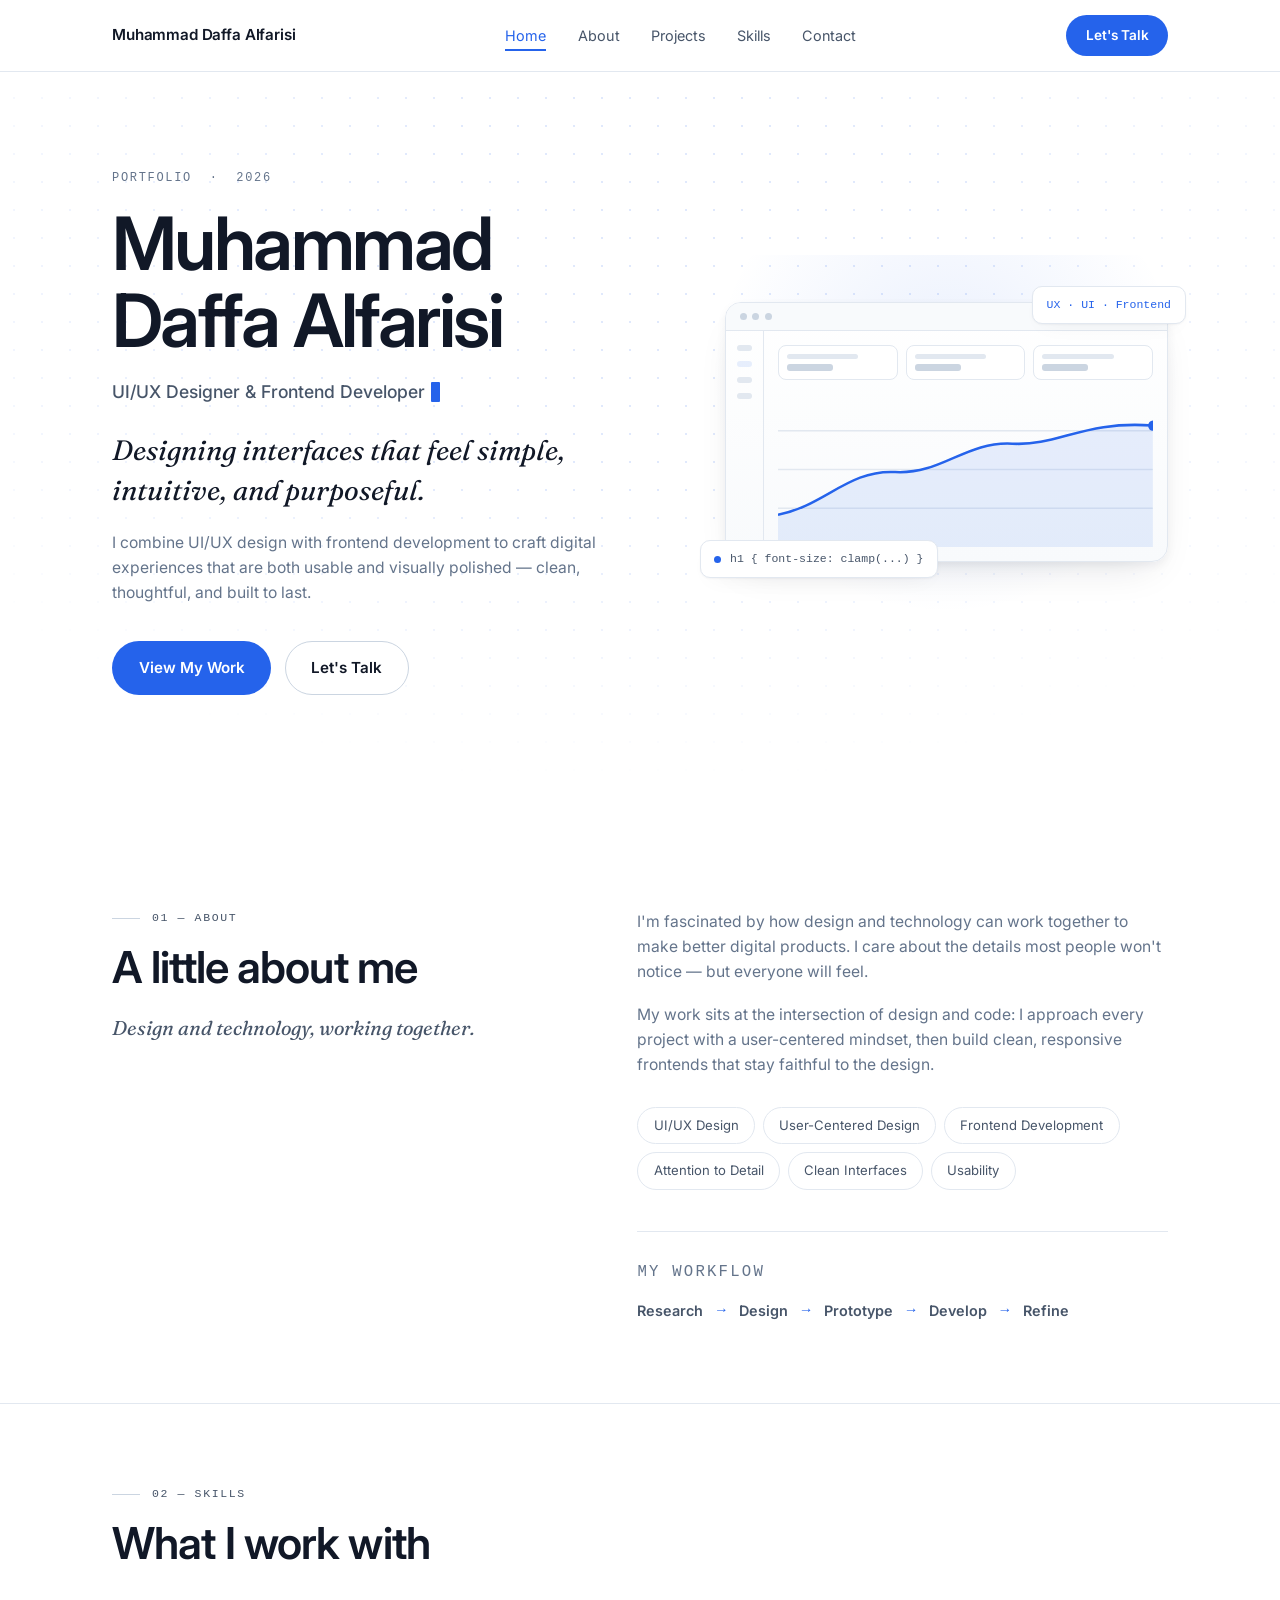
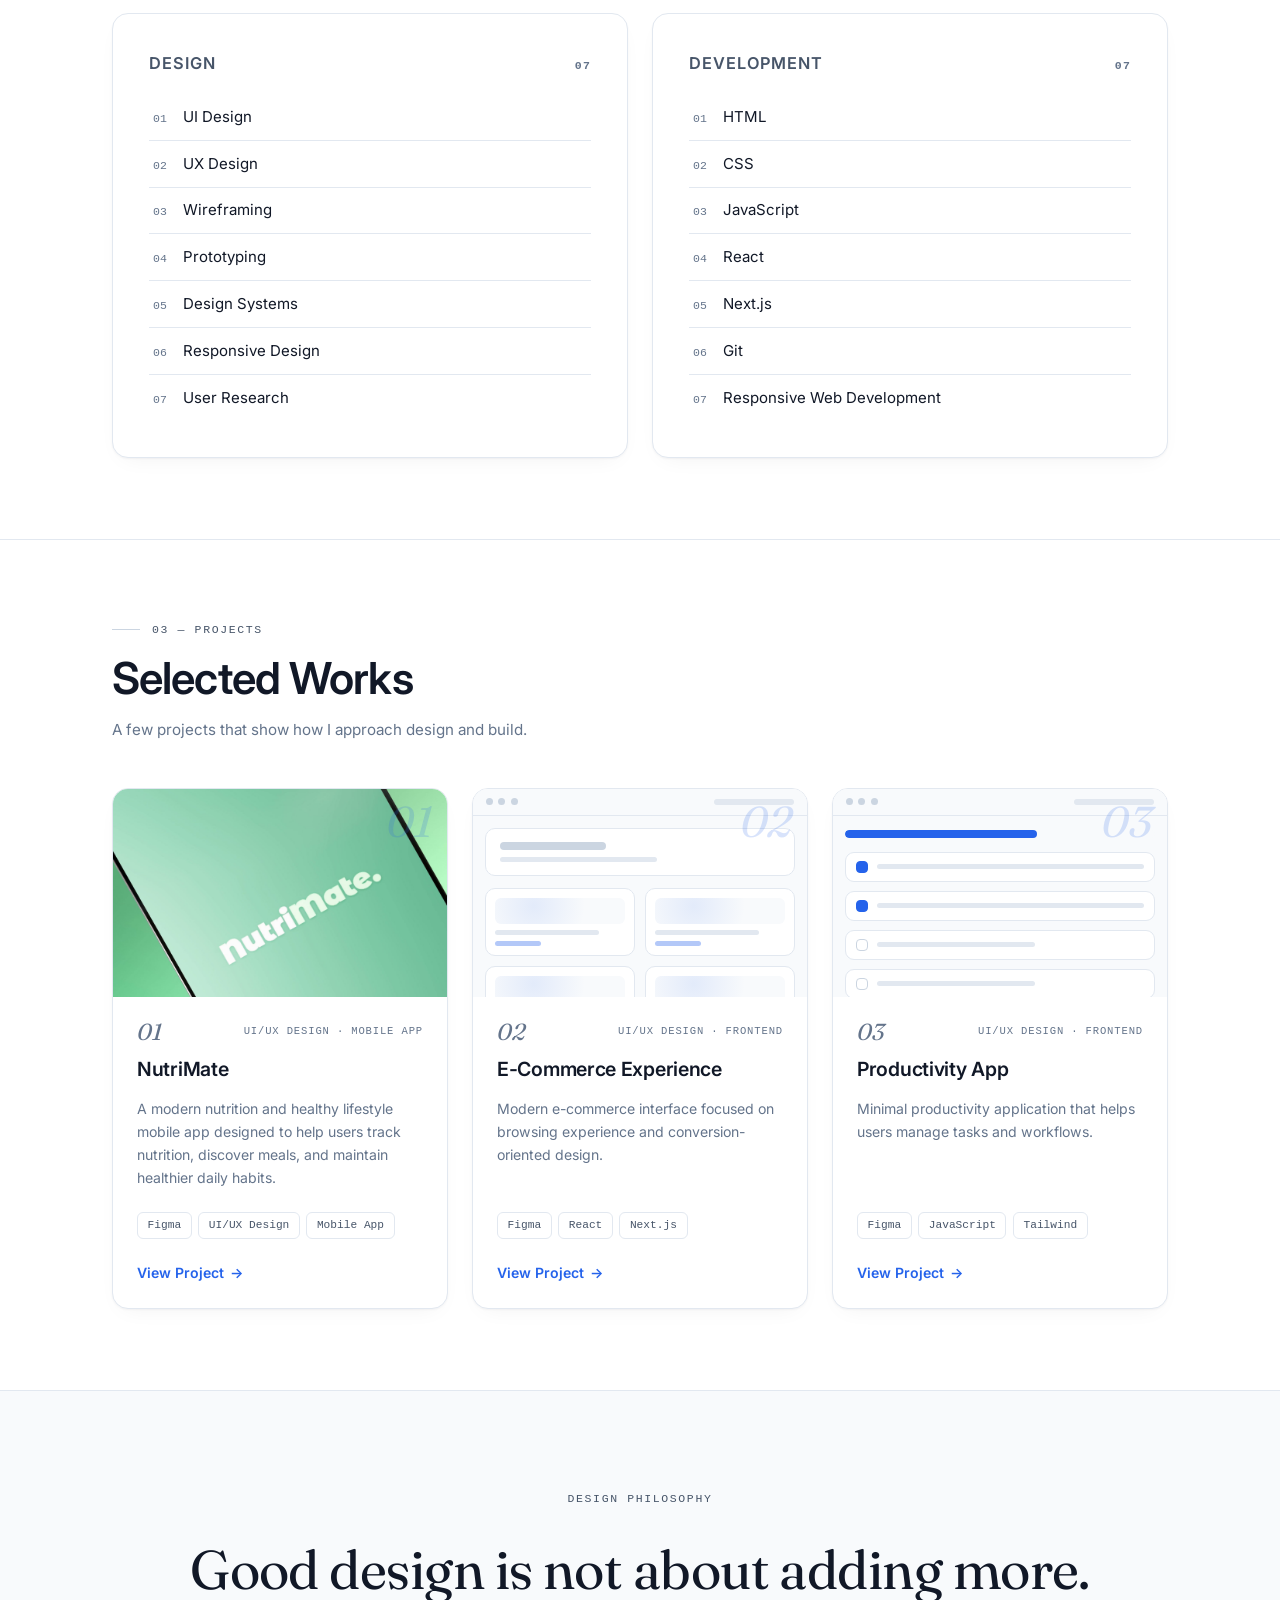
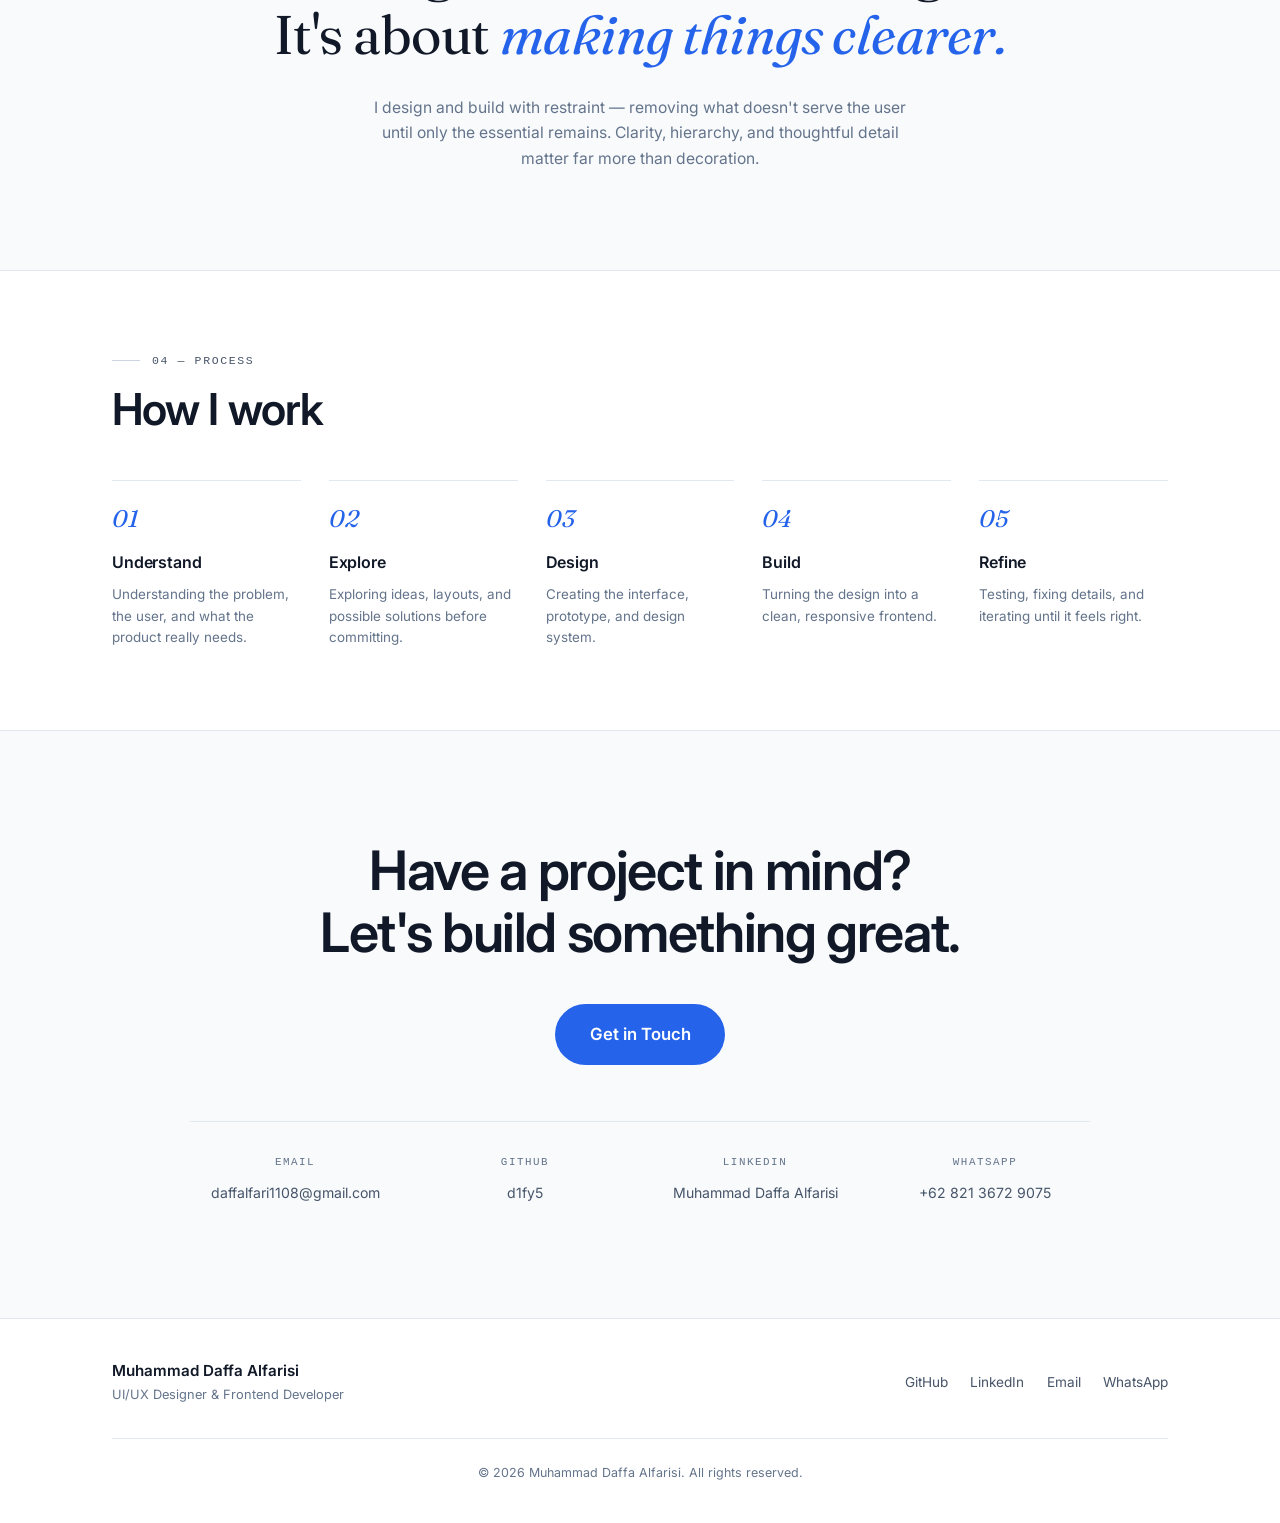
==== index.html @ e3a33951 "Change contact email to daffalfari1108@gmail.com" ====
<!DOCTYPE html>
<html lang="en">
<head>
  <meta charset="UTF-8">
  <meta name="viewport" content="width=device-width, initial-scale=1.0">
  <title>Muhammad Daffa Alfarisi — UI/UX Designer &amp; Frontend Developer</title>
  <meta name="description" content="Portfolio of Muhammad Daffa Alfarisi, a UI/UX Designer and Frontend Developer focused on clean, intuitive, and purposeful digital interfaces.">
  <meta name="theme-color" content="#FFFFFF">
  <meta property="og:title" content="Muhammad Daffa Alfarisi — UI/UX Designer &amp; Frontend Developer">
  <meta property="og:description" content="Designing interfaces that feel simple, intuitive, and purposeful.">
  <meta property="og:type" content="website">
  <link rel="icon" href="data:image/svg+xml,%3Csvg xmlns='http://www.w3.org/2000/svg' viewBox='0 0 32 32'%3E%3Crect width='32' height='32' rx='8' fill='%232563EB'/%3E%3Ctext x='16' y='23' font-family='Georgia' font-size='19' text-anchor='middle' fill='%23FFFFFF' font-style='italic'%3ED%3C/text%3E%3C/svg%3E">
  <link rel="preconnect" href="https://fonts.googleapis.com">
  <link rel="preconnect" href="https://fonts.gstatic.com" crossorigin>
  <link href="https://fonts.googleapis.com/css2?family=Fraunces:ital,opsz,wght@0,9..144,300..700;1,9..144,300..700&family=Inter:wght@400;500;600;700&display=swap" rel="stylesheet">
  <link rel="stylesheet" href="css/styles.css">
  <script type="application/ld+json">
  {
    "@context": "https://schema.org",
    "@type": "Person",
    "name": "Muhammad Daffa Alfarisi",
    "jobTitle": "UI/UX Designer & Frontend Developer",
    "description": "Designing interfaces that feel simple, intuitive, and purposeful.",
    "email": "mailto:daffalfari1108@gmail.com"
  }
  </script>
</head>
<body>
  <a class="skip-link" href="#main">Skip to content</a>

  <header class="site-header" data-header>
    <div class="container nav">
      <a class="nav-brand" href="#home">Muhammad Daffa Alfarisi</a>
      <nav class="nav-links" aria-label="Primary">
        <ul>
          <li><a href="#home">Home</a></li>
          <li><a href="#about">About</a></li>
          <li><a href="#projects">Projects</a></li>
          <li><a href="#skills">Skills</a></li>
          <li><a href="#contact">Contact</a></li>
        </ul>
      </nav>
      <div class="nav-actions">
        <a class="btn btn--primary btn--sm nav-cta" href="#contact">Let's Talk</a>
        <button class="nav-toggle" type="button" aria-label="Open menu" aria-expanded="false" aria-controls="mobile-menu" data-menu-toggle>
          <span></span>
          <span></span>
        </button>
      </div>
    </div>
  </header>

  <div class="mobile-menu" id="mobile-menu" data-menu>
    <nav aria-label="Mobile">
      <ul>
        <li><a href="#home"><span class="menu-index">01</span>Home</a></li>
        <li><a href="#about"><span class="menu-index">02</span>About</a></li>
        <li><a href="#projects"><span class="menu-index">03</span>Projects</a></li>
        <li><a href="#skills"><span class="menu-index">04</span>Skills</a></li>
        <li><a href="#contact"><span class="menu-index">05</span>Contact</a></li>
      </ul>
      <a class="btn btn--primary" href="#contact">Let's Talk</a>
    </nav>
  </div>

  <main id="main">

    <section class="hero" id="home">
      <div class="container hero-grid">
        <div class="hero-copy">
          <p class="hero-eyebrow reveal">Portfolio&nbsp;&nbsp;·&nbsp;&nbsp;2026</p>
          <h1 class="reveal" style="--delay:80ms">Muhammad Daffa Alfarisi</h1>
          <p class="hero-role reveal" style="--delay:160ms">
            UI/UX Designer &amp; Frontend Developer
            <span class="hero-caret" aria-hidden="true"></span>
          </p>
          <p class="hero-headline reveal" style="--delay:240ms">Designing interfaces that feel simple, intuitive, and purposeful.</p>
          <p class="hero-desc reveal" style="--delay:320ms">
            I combine UI/UX design with frontend development to craft digital
            experiences that are both usable and visually polished — clean,
            thoughtful, and built to last.
          </p>
          <div class="hero-actions reveal" style="--delay:400ms">
            <a class="btn btn--primary" href="#projects">View My Work</a>
            <a class="btn btn--ghost" href="#contact">Let's Talk</a>
          </div>
        </div>

        <div class="hero-visual reveal" style="--delay:300ms" aria-hidden="true">
          <div class="mock mock--ui">
            <div class="mock-head">
              <span class="mock-dot"></span>
              <span class="mock-dot"></span>
              <span class="mock-dot"></span>
              <span class="mock-head-line"></span>
            </div>
            <div class="mock-body">
              <div class="mock-side">
                <span class="mock-nav"></span>
                <span class="mock-nav is-active"></span>
                <span class="mock-nav"></span>
                <span class="mock-nav"></span>
              </div>
              <div class="mock-content">
                <div class="mock-stats">
                  <div class="mock-stat">
                    <span class="mock-label"></span>
                    <span class="mock-value"></span>
                  </div>
                  <div class="mock-stat">
                    <span class="mock-label"></span>
                    <span class="mock-value"></span>
                  </div>
                  <div class="mock-stat">
                    <span class="mock-label"></span>
                    <span class="mock-value"></span>
                  </div>
                </div>
                <svg class="mock-chart" viewBox="0 0 320 120" preserveAspectRatio="none">
                  <g class="mock-grid">
                    <line x1="0" y1="30" x2="320" y2="30"/>
                    <line x1="0" y1="60" x2="320" y2="60"/>
                    <line x1="0" y1="90" x2="320" y2="90"/>
                  </g>
                  <path class="mock-area" d="M0,95 C40,88 60,60 100,62 C140,64 160,38 200,40 C240,42 260,22 320,26 L320,120 L0,120 Z"/>
                  <path class="mock-line" d="M0,95 C40,88 60,60 100,62 C140,64 160,38 200,40 C240,42 260,22 320,26"/>
                  <circle class="mock-chart-dot" cx="320" cy="26" r="4"/>
                </svg>
              </div>
            </div>
          </div>
          <div class="hero-chip hero-chip--code"><span class="chip-dot" aria-hidden="true"></span>h1&nbsp;{&nbsp;font-size:&nbsp;clamp(...)&nbsp;}</div>
          <div class="hero-chip hero-chip--tag">UX · UI · Frontend</div>
        </div>
      </div>
    </section>

    <section class="section about" id="about">
      <div class="container about-grid">
        <div class="about-intro reveal">
          <p class="eyebrow">01 — About</p>
          <h2 class="section-title">A little about me</h2>
          <p class="about-lead">Design and technology, working together.</p>
        </div>
        <div class="about-body">
          <p class="reveal">
            I'm fascinated by how design and technology can work together to make
            better digital products. I care about the details most people won't
            notice — but everyone will feel.
          </p>
          <p class="reveal" style="--delay:80ms">
            My work sits at the intersection of design and code: I approach every
            project with a user-centered mindset, then build clean, responsive
            frontends that stay faithful to the design.
          </p>
          <ul class="about-chips reveal" style="--delay:160ms">
            <li>UI/UX Design</li>
            <li>User-Centered Design</li>
            <li>Frontend Development</li>
            <li>Attention to Detail</li>
            <li>Clean Interfaces</li>
            <li>Usability</li>
          </ul>
          <div class="about-flow reveal" style="--delay:240ms">
            <p class="flow-label">My workflow</p>
            <ol class="flow-list">
              <li>Research</li>
              <li aria-hidden="true">→</li>
              <li>Design</li>
              <li aria-hidden="true">→</li>
              <li>Prototype</li>
              <li aria-hidden="true">→</li>
              <li>Develop</li>
              <li aria-hidden="true">→</li>
              <li>Refine</li>
            </ol>
          </div>
        </div>
      </div>
    </section>

    <section class="section skills" id="skills">
      <div class="container">
        <div class="section-head reveal">
          <p class="eyebrow">02 — Skills</p>
          <h2 class="section-title">What I work with</h2>
        </div>
        <div class="skills-grid">
          <div class="skill-panel reveal">
            <h3>Design <span class="skill-count">07</span></h3>
            <ul class="skill-list">
              <li class="skill-item"><span class="skill-index">01</span><span class="skill-name">UI Design</span></li>
              <li class="skill-item"><span class="skill-index">02</span><span class="skill-name">UX Design</span></li>
              <li class="skill-item"><span class="skill-index">03</span><span class="skill-name">Wireframing</span></li>
              <li class="skill-item"><span class="skill-index">04</span><span class="skill-name">Prototyping</span></li>
              <li class="skill-item"><span class="skill-index">05</span><span class="skill-name">Design Systems</span></li>
              <li class="skill-item"><span class="skill-index">06</span><span class="skill-name">Responsive Design</span></li>
              <li class="skill-item"><span class="skill-index">07</span><span class="skill-name">User Research</span></li>
            </ul>
          </div>
          <div class="skill-panel reveal" style="--delay:100ms">
            <h3>Development <span class="skill-count">07</span></h3>
            <ul class="skill-list">
              <li class="skill-item"><span class="skill-index">01</span><span class="skill-name">HTML</span></li>
              <li class="skill-item"><span class="skill-index">02</span><span class="skill-name">CSS</span></li>
              <li class="skill-item"><span class="skill-index">03</span><span class="skill-name">JavaScript</span></li>
              <li class="skill-item"><span class="skill-index">04</span><span class="skill-name">React</span></li>
              <li class="skill-item"><span class="skill-index">05</span><span class="skill-name">Next.js</span></li>
              <li class="skill-item"><span class="skill-index">06</span><span class="skill-name">Git</span></li>
              <li class="skill-item"><span class="skill-index">07</span><span class="skill-name">Responsive Web Development</span></li>
            </ul>
          </div>
        </div>
      </div>
    </section>

    <section class="section projects" id="projects">
      <div class="container">
        <div class="section-head reveal">
          <p class="eyebrow">03 — Projects</p>
          <h2 class="section-title">Selected Works</h2>
          <p class="section-sub">A few projects that show how I approach design and build.</p>
        </div>
        <div class="projects-grid">

          <article class="project project--link reveal" data-href="projects/nutrimate.html">
            <div class="project-preview project-preview--video" data-index="01" aria-label="View project: NutriMate">
              <video class="project-video" muted playsinline loop preload="metadata" poster="assets/nutrimate-cover.jpg" aria-hidden="true">
                <source src="assets/nutrimate-mockup.mp4" type="video/mp4">
              </video>
              <div class="art art--dashboard">
                <div class="art-head">
                  <span class="art-window-dot"></span>
                  <span class="art-window-dot"></span>
                  <span class="art-window-dot"></span>
                  <span class="art-head-line"></span>
                </div>
                <div class="art-layout">
                  <div class="art-sidebar">
                    <span class="art-nav"></span>
                    <span class="art-nav is-active"></span>
                    <span class="art-nav"></span>
                    <span class="art-nav"></span>
                  </div>
                  <div class="art-content">
                    <div class="art-stats">
                      <div class="art-stat"><span class="art-label"></span><span class="art-value"></span></div>
                      <div class="art-stat"><span class="art-label"></span><span class="art-value"></span></div>
                      <div class="art-stat"><span class="art-label"></span><span class="art-value"></span></div>
                    </div>
                    <svg class="art-chart" viewBox="0 0 320 120" preserveAspectRatio="none">
                      <g class="art-grid">
                        <line x1="0" y1="30" x2="320" y2="30"/>
                        <line x1="0" y1="60" x2="320" y2="60"/>
                        <line x1="0" y1="90" x2="320" y2="90"/>
                      </g>
                      <path class="art-area" d="M0,95 C40,88 60,60 100,62 C140,64 160,38 200,40 C240,42 260,22 320,26 L320,120 L0,120 Z"/>
                      <path class="art-line" d="M0,95 C40,88 60,60 100,62 C140,64 160,38 200,40 C240,42 260,22 320,26"/>
                      <circle class="art-chart-dot" cx="320" cy="26" r="4"/>
                    </svg>
                  </div>
                </div>
              </div>
            </div>
            <div class="project-body">
              <div class="project-meta">
                <span class="project-index">01</span>
                <span class="project-category">UI/UX Design · Mobile App</span>
              </div>
              <h3 class="project-title">NutriMate</h3>
              <p class="project-desc">A modern nutrition and healthy lifestyle mobile app designed to help users track nutrition, discover meals, and maintain healthier daily habits.</p>
              <ul class="project-tech">
                <li>Figma</li>
                <li>UI/UX Design</li>
                <li>Mobile App</li>
              </ul>
              <span class="project-link">View Project <span class="arrow" aria-hidden="true">→</span></span>
            </div>
          </article>

          <article class="project reveal" style="--delay:100ms">
            <a class="project-preview" href="#" data-index="02" aria-label="View project: E-Commerce Experience">
              <div class="art art--store">
                <div class="art-head">
                  <span class="art-window-dot"></span>
                  <span class="art-window-dot"></span>
                  <span class="art-window-dot"></span>
                  <span class="art-head-line"></span>
                </div>
                <div class="art-banner">
                  <span class="art-banner-title"></span>
                  <span class="art-banner-sub"></span>
                </div>
                <div class="art-tiles">
                  <div class="art-tile">
                    <span class="art-tile-img"></span>
                    <span class="art-tile-line"></span>
                    <span class="art-tile-price"></span>
                  </div>
                  <div class="art-tile">
                    <span class="art-tile-img"></span>
                    <span class="art-tile-line"></span>
                    <span class="art-tile-price"></span>
                  </div>
                  <div class="art-tile">
                    <span class="art-tile-img"></span>
                    <span class="art-tile-line"></span>
                    <span class="art-tile-price"></span>
                  </div>
                  <div class="art-tile">
                    <span class="art-tile-img"></span>
                    <span class="art-tile-line"></span>
                    <span class="art-tile-price"></span>
                  </div>
                </div>
              </div>
            </a>
            <div class="project-body">
              <div class="project-meta">
                <span class="project-index">02</span>
                <span class="project-category">UI/UX Design · Frontend</span>
              </div>
              <h3 class="project-title">E-Commerce Experience</h3>
              <p class="project-desc">Modern e-commerce interface focused on browsing experience and conversion-oriented design.</p>
              <ul class="project-tech">
                <li>Figma</li>
                <li>React</li>
                <li>Next.js</li>
              </ul>
              <a class="project-link" href="#">View Project <span class="arrow" aria-hidden="true">→</span></a>
            </div>
          </article>

          <article class="project reveal" style="--delay:200ms">
            <a class="project-preview" href="#" data-index="03" aria-label="View project: Productivity App">
              <div class="art art--todo">
                <div class="art-head">
                  <span class="art-window-dot"></span>
                  <span class="art-window-dot"></span>
                  <span class="art-window-dot"></span>
                  <span class="art-head-line"></span>
                </div>
                <div class="art-todo">
                  <div class="art-progress"><div class="art-progress-bar"></div></div>
                  <ul class="art-tasks">
                    <li class="art-task"><span class="art-check is-done"></span><span class="art-task-line"></span></li>
                    <li class="art-task"><span class="art-check is-done"></span><span class="art-task-line"></span></li>
                    <li class="art-task"><span class="art-check"></span><span class="art-task-line is-long"></span></li>
                    <li class="art-task"><span class="art-check"></span><span class="art-task-line is-long"></span></li>
                  </ul>
                </div>
              </div>
            </a>
            <div class="project-body">
              <div class="project-meta">
                <span class="project-index">03</span>
                <span class="project-category">UI/UX Design · Frontend</span>
              </div>
              <h3 class="project-title">Productivity App</h3>
              <p class="project-desc">Minimal productivity application that helps users manage tasks and workflows.</p>
              <ul class="project-tech">
                <li>Figma</li>
                <li>JavaScript</li>
                <li>Tailwind</li>
              </ul>
              <a class="project-link" href="#">View Project <span class="arrow" aria-hidden="true">→</span></a>
            </div>
          </article>

        </div>
      </div>
    </section>

    <section class="section philosophy" id="philosophy">
      <div class="container">
        <p class="philosophy-kicker eyebrow eyebrow--center reveal">Design Philosophy</p>
        <h2 class="philosophy-statement reveal" style="--delay:100ms">
          Good design is not about adding more.<br>
          It's about <em>making things clearer.</em>
        </h2>
        <p class="philosophy-copy reveal" style="--delay:200ms">
          I design and build with restraint — removing what doesn't serve the user
          until only the essential remains. Clarity, hierarchy, and thoughtful
          detail matter far more than decoration.
        </p>
      </div>
    </section>

    <section class="section workflow" id="workflow">
      <div class="container">
        <div class="section-head reveal">
          <p class="eyebrow">04 — Process</p>
          <h2 class="section-title">How I work</h2>
        </div>
        <ol class="workflow-grid">
          <li class="workflow-step reveal">
            <span class="workflow-index">01</span>
            <h3 class="workflow-title">Understand</h3>
            <p class="workflow-desc">Understanding the problem, the user, and what the product really needs.</p>
          </li>
          <li class="workflow-step reveal" style="--delay:80ms">
            <span class="workflow-index">02</span>
            <h3 class="workflow-title">Explore</h3>
            <p class="workflow-desc">Exploring ideas, layouts, and possible solutions before committing.</p>
          </li>
          <li class="workflow-step reveal" style="--delay:160ms">
            <span class="workflow-index">03</span>
            <h3 class="workflow-title">Design</h3>
            <p class="workflow-desc">Creating the interface, prototype, and design system.</p>
          </li>
          <li class="workflow-step reveal" style="--delay:240ms">
            <span class="workflow-index">04</span>
            <h3 class="workflow-title">Build</h3>
            <p class="workflow-desc">Turning the design into a clean, responsive frontend.</p>
          </li>
          <li class="workflow-step reveal" style="--delay:320ms">
            <span class="workflow-index">05</span>
            <h3 class="workflow-title">Refine</h3>
            <p class="workflow-desc">Testing, fixing details, and iterating until it feels right.</p>
          </li>
        </ol>
      </div>
    </section>

    <section class="section contact" id="contact">
      <div class="container">
        <h2 class="contact-title reveal">Have a project in mind?<br>Let's build something great.</h2>
        <div class="contact-actions reveal" style="--delay:120ms">
          <a class="btn btn--primary btn--lg" href="https://mail.google.com/mail/?view=cm&amp;fs=1&amp;to=daffalfari1108@gmail.com&amp;su=Portfolio%20Inquiry%20%E2%80%94%20Muhammad%20Daffa%20Alfarisi" target="_blank" rel="noopener noreferrer">Get in Touch</a>
        </div>
        <ul class="contact-list reveal" style="--delay:200ms">
          <li class="contact-item">
            <span class="contact-label">Email</span>
            <a class="contact-value" href="mailto:daffalfari1108@gmail.com?subject=Portfolio%20Inquiry%20%E2%80%94%20Muhammad%20Daffa%20Alfarisi">daffalfari1108@gmail.com</a>
          </li>
          <li class="contact-item">
            <span class="contact-label">GitHub</span>
            <a class="contact-value" href="https://github.com/d1fy5" target="_blank" rel="noopener noreferrer">d1fy5</a>
          </li>
          <li class="contact-item">
            <span class="contact-label">LinkedIn</span>
            <a class="contact-value" href="https://www.linkedin.com/in/muhammad-daffa-alfarisi-499421376" target="_blank" rel="noopener noreferrer">Muhammad Daffa Alfarisi</a>
          </li>
          <li class="contact-item">
            <span class="contact-label">WhatsApp</span>
            <a class="contact-value" href="https://wa.me/6282136729075?text=Halo%20Muhammad%20Daffa%2C%20saya%20tertarik%20dengan%20portfolio%20Anda%20dan%20ingin%20berdiskusi%20mengenai%20sebuah%20project." target="_blank" rel="noopener noreferrer">+62 821 3672 9075</a>
          </li>
        </ul>
      </div>
    </section>

  </main>

  <footer class="site-footer">
    <div class="container">
      <div class="footer-inner">
        <div class="footer-brand">
          <p class="footer-name">Muhammad Daffa Alfarisi</p>
          <p class="footer-role">UI/UX Designer &amp; Frontend Developer</p>
        </div>
        <ul class="footer-links">
          <li><a href="https://github.com/d1fy5" target="_blank" rel="noopener noreferrer">GitHub</a></li>
          <li><a href="https://www.linkedin.com/in/muhammad-daffa-alfarisi-499421376" target="_blank" rel="noopener noreferrer">LinkedIn</a></li>
          <li><a href="mailto:daffalfari1108@gmail.com">Email</a></li>
          <li><a href="https://wa.me/6282136729075" target="_blank" rel="noopener noreferrer">WhatsApp</a></li>
        </ul>
      </div>
      <p class="footer-copy">© 2026 Muhammad Daffa Alfarisi. All rights reserved.</p>
    </div>
  </footer>

  <script src="js/main.js"></script>
</body>
</html>
---- css/styles.css ----
:root {
  --bg-primary: #FFFFFF;
  --bg-secondary: #F8FAFC;
  --bg: #FFFFFF;
  --bg-elev: #FFFFFF;
  --bg-soft: #F8FAFC;
  --text-primary: #111827;
  --text-secondary: #64748B;
  --border-color: #E2E8F0;
  --primary-blue: #2563EB;
  --primary-blue-hover: #1D4ED8;
  --soft-blue: #EFF6FF;
  --blue-border: #BFDBFE;

  --border: #E2E8F0;
  --border-strong: #CBD5E1;
  --text: #111827;
  --text-soft: #475569;
  --text-muted: #64748B;
  --accent: #2563EB;
  --accent-hover: #1D4ED8;
  --accent-strong: #1D4ED8;
  --accent-deep: #1E40AF;
  --accent-soft: rgba(37, 99, 235, 0.1);
  --skeleton: #E2E8F0;

  --font-sans: "Inter", system-ui, -apple-system, "Segoe UI", sans-serif;
  --font-serif: "Fraunces", Georgia, "Times New Roman", serif;
  --font-mono: ui-monospace, "SF Mono", "Cascadia Mono", Menlo, Consolas, monospace;
  --container: 1120px;
  --nav-h: 72px;
  --radius: 16px;
  --shadow-soft: 0 1px 2px rgba(15, 23, 42, 0.04), 0 8px 24px -12px rgba(15, 23, 42, 0.08);
  --shadow-lift: 0 4px 10px rgba(15, 23, 42, 0.05), 0 18px 40px -18px rgba(15, 23, 42, 0.14);
}

*,
*::before,
*::after {
  box-sizing: border-box;
}

html {
  scroll-behavior: smooth;
  scroll-padding-top: calc(var(--nav-h) + 16px);
}

body {
  margin: 0;
  overflow-x: hidden;
  background: var(--bg-primary);
  color: var(--text-primary);
  font-family: var(--font-sans);
  font-size: 1rem;
  line-height: 1.6;
  -webkit-font-smoothing: antialiased;
  text-rendering: optimizeLegibility;
}

body.menu-open {
  overflow: hidden;
}

::selection {
  background: var(--accent-deep);
  color: #FFFFFF;
}

::-webkit-scrollbar {
  width: 10px;
}

::-webkit-scrollbar-track {
  background: var(--bg-primary);
}

::-webkit-scrollbar-thumb {
  background: var(--border-strong);
  border-radius: 5px;
}

img {
  display: block;
  max-width: 100%;
  height: auto;
}

svg {
  display: block;
  max-width: 100%;
}

ul,
ol {
  margin: 0;
  padding: 0;
  list-style: none;
}

a {
  color: inherit;
  text-decoration: none;
}

h1,
h2,
h3,
p {
  margin: 0;
}

h1,
h2,
h3 {
  text-wrap: balance;
}

:focus-visible {
  outline: 2px solid var(--accent);
  outline-offset: 3px;
  border-radius: 4px;
}

.container {
  width: 100%;
  max-width: var(--container);
  margin-inline: auto;
  padding-inline: clamp(1.25rem, 4vw, 2rem);
}

.skip-link {
  position: absolute;
  left: 1rem;
  top: -100%;
  z-index: 300;
  background: var(--primary-blue);
  color: #FFFFFF;
  font-weight: 600;
  font-size: 0.9rem;
  padding: 0.6rem 1.1rem;
  border-radius: 8px;
  transition: top 0.2s ease;
}

.skip-link:focus {
  top: 1rem;
}

.btn {
  display: inline-flex;
  align-items: center;
  justify-content: center;
  gap: 0.5rem;
  border: 1px solid transparent;
  border-radius: 999px;
  font-family: var(--font-sans);
  font-weight: 600;
  font-size: 0.95rem;
  padding: 0.85rem 1.6rem;
  cursor: pointer;
  transition: background 0.25s ease, color 0.25s ease, border-color 0.25s ease, transform 0.25s ease, box-shadow 0.25s ease;
}

.btn--sm {
  font-size: 0.85rem;
  padding: 0.55rem 1.15rem;
}

.btn--lg {
  font-size: 1.05rem;
  padding: 1rem 2.1rem;
}

.btn--primary {
  background: var(--primary-blue);
  color: #FFFFFF;
}

.btn--primary:hover {
  background: var(--primary-blue-hover);
  transform: translateY(-2px);
  box-shadow: 0 14px 30px -14px rgba(37, 99, 235, 0.5);
}

.btn--primary:active {
  background: var(--primary-blue-hover);
  transform: translateY(0);
}

.btn--ghost {
  background: #FFFFFF;
  border-color: var(--border-strong);
  color: var(--text-primary);
}

.btn--ghost:hover {
  background: var(--soft-blue);
  border-color: var(--accent);
  transform: translateY(-2px);
}

.btn--ghost:active {
  border-color: var(--accent-strong);
  transform: translateY(0);
}

.eyebrow {
  display: flex;
  align-items: center;
  gap: 0.75rem;
  font-family: var(--font-mono);
  font-size: 0.72rem;
  letter-spacing: 0.14em;
  text-transform: uppercase;
  color: var(--text-soft);
}

.eyebrow::before {
  content: "";
  width: 1.75rem;
  height: 1px;
  background: var(--border-strong);
}

.eyebrow--center {
  justify-content: center;
}

.eyebrow--center::before {
  display: none;
}

.section {
  padding-block: clamp(3.5rem, 9vh, 7.5rem);
}

.section + .section {
  border-top: 1px solid var(--border-color);
}

.section-title {
  margin-top: 0.9rem;
  font-size: clamp(1.9rem, 3.6vw, 2.75rem);
  font-weight: 600;
  letter-spacing: -0.02em;
  line-height: 1.15;
  color: var(--text-primary);
}

.section-head {
  margin-bottom: clamp(2.25rem, 5vh, 3.5rem);
}

.section-sub {
  margin-top: 0.9rem;
  max-width: 46ch;
  color: var(--text-muted);
  font-size: 0.95rem;
}

.reveal {
  opacity: 0;
  transform: translateY(24px);
  transition: opacity 0.7s ease, transform 0.7s ease;
  transition-delay: var(--delay, 0ms);
}

.reveal.is-visible {
  opacity: 1;
  transform: none;
}

.site-header {
  position: fixed;
  inset: 0 0 auto 0;
  z-index: 100;
  height: var(--nav-h);
  display: flex;
  align-items: center;
  background: var(--bg-primary);
  border-bottom: 1px solid var(--border-color);
  transition: background 0.3s ease, border-color 0.3s ease, box-shadow 0.3s ease, backdrop-filter 0.3s ease;
}

.site-header.is-scrolled {
  background: rgba(255, 255, 255, 0.85);
  -webkit-backdrop-filter: blur(12px);
  backdrop-filter: blur(12px);
  border-bottom-color: var(--border-color);
  box-shadow: 0 1px 12px rgba(15, 23, 42, 0.05);
}

.nav {
  display: flex;
  align-items: center;
  justify-content: space-between;
  gap: 1.5rem;
}

.nav-brand {
  font-weight: 600;
  font-size: 0.95rem;
  letter-spacing: -0.01em;
  color: var(--text-primary);
  white-space: nowrap;
  transition: color 0.25s ease;
}

.nav-brand:hover {
  color: var(--accent);
}

.nav-links ul {
  display: flex;
  align-items: center;
  gap: 0.35rem;
}

.nav-links a {
  position: relative;
  display: inline-block;
  padding: 0.45rem 0.8rem;
  font-size: 0.9rem;
  color: var(--text-soft);
  border-radius: 6px;
  transition: color 0.25s ease;
}

.nav-links a::after {
  content: "";
  position: absolute;
  left: 0.8rem;
  right: 0.8rem;
  bottom: 0.2rem;
  height: 2px;
  background: var(--accent);
  transform: scaleX(0);
  transform-origin: left;
  transition: transform 0.3s ease;
}

.nav-links a:hover {
  color: var(--accent);
}

.nav-links a:hover::after,
.nav-links a.is-active::after {
  transform: scaleX(1);
}

.nav-links a.is-active {
  color: var(--accent);
}

.nav-actions {
  display: flex;
  align-items: center;
  gap: 0.75rem;
}

.nav-toggle {
  display: none;
  position: relative;
  z-index: 110;
  width: 44px;
  height: 44px;
  border: 1px solid var(--border-color);
  border-radius: 10px;
  background: transparent;
  cursor: pointer;
  flex-direction: column;
  align-items: center;
  justify-content: center;
  gap: 6px;
}

.nav-toggle span {
  display: block;
  width: 18px;
  height: 2px;
  border-radius: 2px;
  background: var(--text-primary);
  transition: transform 0.3s ease, opacity 0.3s ease;
}

.nav-toggle.is-active span:nth-child(1) {
  transform: translateY(4px) rotate(45deg);
}

.nav-toggle.is-active span:nth-child(2) {
  transform: translateY(-4px) rotate(-45deg);
}

.mobile-menu {
  position: fixed;
  inset: 0;
  z-index: 95;
  background: rgba(255, 255, 255, 0.98);
  -webkit-backdrop-filter: blur(14px);
  backdrop-filter: blur(14px);
  display: flex;
  overflow-y: auto;
  overscroll-behavior: contain;
  opacity: 0;
  visibility: hidden;
  transition: opacity 0.35s ease, visibility 0.35s;
}

.mobile-menu.is-open {
  opacity: 1;
  visibility: visible;
}

.mobile-menu nav {
  margin: auto;
  display: flex;
  flex-direction: column;
  align-items: center;
  gap: 2.25rem;
  padding: calc(var(--nav-h) + 1.25rem) 1.5rem calc(1.25rem + env(safe-area-inset-bottom));
}

.mobile-menu ul {
  display: flex;
  flex-direction: column;
  align-items: center;
  gap: 0.25rem;
}

.mobile-menu a {
  display: inline-flex;
  align-items: baseline;
  gap: 0.75rem;
  padding: 0.45rem 0.75rem;
  font-size: clamp(1.55rem, 6vw, 2.1rem);
  font-weight: 600;
  letter-spacing: -0.02em;
  color: var(--text-primary);
  border-radius: 8px;
  transition: color 0.25s ease;
}

.mobile-menu a:hover {
  color: var(--accent);
}

.mobile-menu .menu-index {
  font-family: var(--font-mono);
  font-size: 0.78rem;
  color: var(--text-muted);
}

.hero {
  position: relative;
  min-height: calc(100vh - var(--nav-h));
  min-height: calc(100svh - var(--nav-h));
  display: flex;
  align-items: center;
  padding-block: clamp(4.5rem, 12vh, 9rem) clamp(3.5rem, 8vh, 6rem);
  overflow: hidden;
  background: var(--bg-primary);
}

.hero::before {
  content: "";
  position: absolute;
  inset: 0;
  background-image: radial-gradient(circle, rgba(37, 99, 235, 0.14) 1px, transparent 1px);
  background-size: 28px 28px;
  -webkit-mask-image: radial-gradient(ellipse 90% 80% at 50% 35%, #000 30%, transparent 75%);
  mask-image: radial-gradient(ellipse 90% 80% at 50% 35%, #000 30%, transparent 75%);
  pointer-events: none;
}

.hero-grid {
  position: relative;
  display: grid;
  grid-template-columns: 1.1fr 0.9fr;
  gap: clamp(2.5rem, 6vw, 4.5rem);
  align-items: center;
}

.hero-eyebrow {
  font-family: var(--font-mono);
  font-size: 0.75rem;
  letter-spacing: 0.14em;
  text-transform: uppercase;
  color: var(--text-muted);
}

.hero-copy h1 {
  margin-top: 1.1rem;
  font-size: clamp(2.05rem, 6.4vw, 4.6rem);
  font-weight: 600;
  letter-spacing: -0.035em;
  line-height: 1.04;
  color: var(--text-primary);
}

.hero-role {
  margin-top: 1.15rem;
  display: flex;
  align-items: center;
  gap: 0.4rem;
  font-size: 1.1rem;
  font-weight: 500;
  color: var(--text-soft);
}

.hero-caret {
  display: inline-block;
  width: 9px;
  height: 1.15em;
  border-radius: 1px;
  background: var(--accent);
  animation: blink 1.1s steps(1) infinite;
}

@keyframes blink {
  0%, 49% { opacity: 1; }
  50%, 100% { opacity: 0; }
}

.hero-headline {
  margin-top: 1.6rem;
  font-family: var(--font-serif);
  font-style: italic;
  font-weight: 400;
  font-size: clamp(1.2rem, 2.6vw, 1.75rem);
  line-height: 1.4;
  color: var(--text-primary);
}

.hero-desc {
  margin-top: 1.25rem;
  max-width: 36rem;
  color: var(--text-muted);
  font-size: 0.98rem;
}

.hero-actions {
  margin-top: 2.25rem;
  display: flex;
  flex-wrap: wrap;
  gap: 0.85rem;
}

.hero-visual {
  position: relative;
  animation: float 8s ease-in-out infinite;
}

.hero-visual::before {
  content: "";
  position: absolute;
  inset: -18%;
  background: radial-gradient(circle at 50% 35%, rgba(37, 99, 235, 0.1), transparent 62%);
  pointer-events: none;
}

@keyframes float {
  0%, 100% { transform: translateY(0); }
  50% { transform: translateY(-10px); }
}

.mock {
  position: relative;
  background: linear-gradient(180deg, #FFFFFF, var(--bg-soft));
  border: 1px solid var(--border-color);
  border-radius: var(--radius);
  overflow: hidden;
  box-shadow: var(--shadow-lift);
}

.mock-head {
  display: flex;
  align-items: center;
  gap: 0.35rem;
  padding: 0.65rem 0.85rem;
  border-bottom: 1px solid var(--border-color);
  background: var(--bg-soft);
}

.mock-dot {
  width: 7px;
  height: 7px;
  border-radius: 50%;
  background: var(--border-strong);
}

.mock-head-line {
  margin-left: auto;
  width: 90px;
  max-width: 30%;
  height: 6px;
  border-radius: 3px;
  background: var(--skeleton);
}

.mock-body {
  display: flex;
  min-height: 230px;
}

.mock-side {
  width: 38px;
  flex-shrink: 0;
  display: flex;
  flex-direction: column;
  gap: 10px;
  padding: 14px 11px;
  border-right: 1px solid var(--border-color);
}

.mock-nav {
  height: 6px;
  border-radius: 3px;
  background: var(--border-color);
}

.mock-nav.is-active {
  background: var(--accent-soft);
}

.mock-content {
  flex: 1;
  display: flex;
  flex-direction: column;
  gap: 12px;
  padding: 14px;
}

.mock-stats {
  display: grid;
  grid-template-columns: repeat(3, 1fr);
  gap: 8px;
}

.mock-stat {
  display: flex;
  flex-direction: column;
  gap: 5px;
  padding: 8px;
  background: #FFFFFF;
  border: 1px solid var(--border-color);
  border-radius: 8px;
}

.mock-label {
  width: 70%;
  height: 5px;
  border-radius: 3px;
  background: var(--skeleton);
}

.mock-value {
  width: 45%;
  height: 7px;
  border-radius: 3px;
  background: var(--border-strong);
}

.mock-chart {
  flex: 1;
  width: 100%;
  min-height: 80px;
}

.mock-grid line {
  stroke: var(--border-color);
  stroke-width: 1;
}

.mock-area {
  fill: var(--accent-soft);
}

.mock-line {
  fill: none;
  stroke: var(--accent);
  stroke-width: 2;
}

.mock-chart-dot {
  fill: var(--accent);
}

.hero-chip {
  position: absolute;
  display: flex;
  align-items: center;
  gap: 0.55rem;
  background: #FFFFFF;
  border: 1px solid var(--border-color);
  border-radius: 10px;
  padding: 0.55rem 0.85rem;
  font-family: var(--font-mono);
  font-size: 0.72rem;
  color: var(--text-soft);
  box-shadow: var(--shadow-soft);
}

.hero-chip--code {
  bottom: -1rem;
  left: -1.6rem;
  animation: float 7s ease-in-out 1.2s infinite;
}

.hero-chip--tag {
  top: -0.95rem;
  right: -1.1rem;
  color: var(--accent);
  animation: float 6s ease-in-out 0.6s infinite;
}

.chip-dot {
  width: 7px;
  height: 7px;
  border-radius: 50%;
  background: var(--accent);
}

.about-grid {
  display: grid;
  grid-template-columns: 1fr 1.15fr;
  gap: clamp(2rem, 5vw, 4.5rem);
}

.about-lead {
  margin-top: 1.25rem;
  font-family: var(--font-serif);
  font-style: italic;
  font-size: 1.25rem;
  color: var(--text-soft);
}

.about-body {
  display: flex;
  flex-direction: column;
  gap: 1.1rem;
}

.about-body p {
  color: var(--text-muted);
  font-size: 0.98rem;
  max-width: 56ch;
}

.about-body p strong {
  color: var(--text-primary);
  font-weight: 600;
}

.about-chips {
  display: flex;
  flex-wrap: wrap;
  gap: 0.5rem;
  margin-top: 0.75rem;
}

.about-chips li {
  padding: 0.45rem 0.95rem;
  border: 1px solid var(--border-color);
  border-radius: 999px;
  font-size: 0.82rem;
  color: var(--text-soft);
  background: #FFFFFF;
  transition: border-color 0.25s ease, color 0.25s ease;
}

.about-chips li:hover {
  border-color: var(--accent);
  color: var(--accent);
}

.about-flow {
  margin-top: 1.5rem;
  padding-top: 1.75rem;
  border-top: 1px solid var(--border-color);
}

.flow-label {
  font-family: var(--font-mono);
  font-size: 0.7rem;
  letter-spacing: 0.14em;
  text-transform: uppercase;
  color: var(--text-muted);
}

.flow-list {
  display: flex;
  flex-wrap: wrap;
  align-items: center;
  gap: 0.4rem 0.85rem;
  margin-top: 0.85rem;
}

.flow-list li {
  font-weight: 600;
  font-size: 0.9rem;
  color: var(--text-soft);
}

.flow-list li[aria-hidden="true"] {
  font-family: var(--font-mono);
  color: var(--accent);
  font-weight: 400;
}

.skills-grid {
  display: grid;
  grid-template-columns: 1fr 1fr;
  gap: 1.5rem;
}

.skill-panel {
  background: var(--bg-elev);
  border: 1px solid var(--border-color);
  border-radius: var(--radius);
  padding: clamp(1.5rem, 3vw, 2.25rem);
  box-shadow: var(--shadow-soft);
  transition: border-color 0.3s ease, box-shadow 0.3s ease, transform 0.3s ease;
}

.skill-panel:hover {
  border-color: var(--border-strong);
  box-shadow: var(--shadow-lift);
  transform: translateY(-2px);
}

.skill-panel h3 {
  display: flex;
  align-items: baseline;
  justify-content: space-between;
  font-size: 1.02rem;
  font-weight: 600;
  letter-spacing: 0.06em;
  text-transform: uppercase;
  color: var(--text-soft);
}

.skill-count {
  font-family: var(--font-mono);
  font-size: 0.72rem;
  letter-spacing: 0.1em;
  color: var(--text-muted);
}

.skill-list {
  margin-top: 1.1rem;
}

.skill-item {
  display: flex;
  align-items: baseline;
  gap: 1rem;
  padding: 0.68rem 0.25rem;
  border-bottom: 1px solid var(--border-color);
  transition: padding-left 0.3s ease;
}

.skill-item:last-child {
  border-bottom: none;
}

.skill-item:hover {
  padding-left: 0.6rem;
}

.skill-index {
  font-family: var(--font-mono);
  font-size: 0.72rem;
  color: var(--text-muted);
}

.skill-name {
  font-size: 0.94rem;
  color: var(--text-primary);
  transition: color 0.25s ease;
}

.skill-item:hover .skill-name {
  color: var(--accent);
}

.projects-grid {
  display: grid;
  grid-template-columns: repeat(3, 1fr);
  gap: 1.5rem;
}

.project {
  display: flex;
  flex-direction: column;
  background: var(--bg-elev);
  border: 1px solid var(--border-color);
  border-radius: var(--radius);
  overflow: hidden;
  box-shadow: var(--shadow-soft);
  transition: border-color 0.3s ease, transform 0.3s ease, box-shadow 0.3s ease;
}

.project:hover {
  border-color: var(--border-strong);
  transform: translateY(-4px);
  box-shadow: var(--shadow-lift);
}

.project--link {
  cursor: pointer;
}

.project-preview {
  position: relative;
  display: block;
  aspect-ratio: 16 / 10;
  overflow: hidden;
  background: var(--bg-soft);
}

.project-preview::after {
  content: attr(data-index);
  position: absolute;
  top: 0.7rem;
  right: 0.95rem;
  font-family: var(--font-serif);
  font-style: italic;
  font-size: 2.7rem;
  line-height: 1;
  color: rgba(37, 99, 235, 0.18);
  pointer-events: none;
  z-index: 2;
}

.project-preview--video {
  cursor: pointer;
}

.project-video {
  position: absolute;
  inset: 0;
  width: 100%;
  height: 100%;
  object-fit: cover;
  z-index: 1;
  pointer-events: none;
  opacity: 1;
  transition: opacity 0.3s ease;
}

.project-preview--video .art {
  opacity: 0;
  height: 0;
  overflow: hidden;
  transition: opacity 0.2s ease;
}

.project-preview--video:hover .project-video,
.project-preview--video.is-playing .project-video {
  opacity: 1;
}

.art {
  position: absolute;
  inset: 0;
  display: flex;
  flex-direction: column;
  transform: scale(1);
  transition: transform 0.65s cubic-bezier(0.2, 0.6, 0.2, 1);
}

.project:hover .art {
  transform: scale(1.035);
}

.art-head {
  display: flex;
  align-items: center;
  gap: 0.35rem;
  padding: 0.6rem 0.8rem;
  border-bottom: 1px solid var(--border-color);
  background: var(--bg-soft);
}

.art-window-dot {
  width: 7px;
  height: 7px;
  border-radius: 50%;
  background: var(--border-strong);
}

.art-head-line {
  margin-left: auto;
  width: 80px;
  max-width: 30%;
  height: 6px;
  border-radius: 3px;
  background: var(--skeleton);
}

.art-layout {
  flex: 1;
  display: flex;
  min-height: 0;
}

.art-sidebar {
  width: 34px;
  flex-shrink: 0;
  display: flex;
  flex-direction: column;
  gap: 9px;
  padding: 12px 10px;
  border-right: 1px solid var(--border-color);
}

.art-nav {
  height: 6px;
  border-radius: 3px;
  background: var(--border-color);
}

.art-nav.is-active {
  background: var(--accent-soft);
}

.art-content {
  flex: 1;
  display: flex;
  flex-direction: column;
  gap: 10px;
  padding: 12px;
  min-height: 0;
}

.art-stats {
  display: grid;
  grid-template-columns: repeat(3, 1fr);
  gap: 8px;
}

.art-stat {
  display: flex;
  flex-direction: column;
  gap: 5px;
  padding: 7px 8px;
  background: #FFFFFF;
  border: 1px solid var(--border-color);
  border-radius: 8px;
}

.art-label {
  width: 70%;
  height: 5px;
  border-radius: 3px;
  background: var(--skeleton);
}

.art-value {
  width: 45%;
  height: 7px;
  border-radius: 3px;
  background: var(--border-strong);
}

.art-chart {
  flex: 1;
  width: 100%;
  min-height: 0;
}

.art-grid line {
  stroke: var(--border-color);
  stroke-width: 1;
}

.art-area {
  fill: var(--accent-soft);
}

.art-line {
  fill: none;
  stroke: var(--accent);
  stroke-width: 2;
}

.art-chart-dot {
  fill: var(--accent);
}

.art-banner {
  display: flex;
  flex-direction: column;
  gap: 7px;
  margin: 12px 12px 0;
  padding: 13px 14px;
  background: #FFFFFF;
  border: 1px solid var(--border-color);
  border-radius: 10px;
}

.art-banner-title {
  width: 38%;
  height: 8px;
  border-radius: 4px;
  background: var(--border-strong);
}

.art-banner-sub {
  width: 56%;
  height: 5px;
  border-radius: 3px;
  background: var(--skeleton);
}

.art-tiles {
  flex: 1;
  display: grid;
  grid-template-columns: repeat(2, 1fr);
  gap: 10px;
  padding: 12px;
  min-height: 0;
}

.art-tile {
  display: flex;
  flex-direction: column;
  gap: 6px;
  padding: 9px;
  background: #FFFFFF;
  border: 1px solid var(--border-color);
  border-radius: 10px;
}

.art-tile-img {
  position: relative;
  flex: 1;
  min-height: 26px;
  border-radius: 6px;
  background: var(--bg-soft);
  overflow: hidden;
}

.art-tile-img::after {
  content: "";
  position: absolute;
  inset: 0;
  background: radial-gradient(circle at 30% 30%, var(--accent-soft), transparent 55%);
}

.art-tile-line {
  width: 80%;
  height: 5px;
  border-radius: 3px;
  background: var(--skeleton);
}

.art-tile-price {
  width: 35%;
  height: 5px;
  border-radius: 3px;
  background: rgba(37, 99, 235, 0.35);
}

.art-todo {
  flex: 1;
  display: flex;
  flex-direction: column;
  gap: 14px;
  padding: 14px 12px 12px;
  min-height: 0;
}

.art-progress {
  height: 8px;
  border-radius: 4px;
  background: var(--bg-soft);
  overflow: hidden;
}

.art-progress-bar {
  width: 62%;
  height: 100%;
  border-radius: 4px;
  background: var(--accent);
}

.art-tasks {
  flex: 1;
  display: flex;
  flex-direction: column;
  gap: 9px;
  min-height: 0;
}

.art-task {
  display: flex;
  align-items: center;
  gap: 9px;
  padding: 8px 10px;
  background: #FFFFFF;
  border: 1px solid var(--border-color);
  border-radius: 9px;
}

.art-check {
  width: 12px;
  height: 12px;
  flex-shrink: 0;
  border: 1px solid var(--border-strong);
  border-radius: 4px;
}

.art-check.is-done {
  background: var(--accent);
  border-color: var(--accent);
}

.art-task-line {
  flex: 1;
  height: 5px;
  border-radius: 3px;
  background: var(--skeleton);
}

.art-task-line.is-long {
  max-width: 55%;
}

.project-body {
  display: flex;
  flex-direction: column;
  gap: 0.7rem;
  flex: 1;
  padding: 1.4rem 1.5rem 1.5rem;
}

.project-meta {
  display: flex;
  align-items: center;
  justify-content: space-between;
  gap: 1rem;
}

.project-index {
  font-family: var(--font-serif);
  font-style: italic;
  font-size: 1.45rem;
  line-height: 1;
  color: var(--text-muted);
}

.project-category {
  font-family: var(--font-mono);
  font-size: 0.66rem;
  letter-spacing: 0.08em;
  text-transform: uppercase;
  color: var(--text-muted);
}

.project-title {
  font-size: 1.22rem;
  font-weight: 600;
  letter-spacing: -0.015em;
  color: var(--text-primary);
}

.project-desc {
  font-size: 0.88rem;
  line-height: 1.65;
  color: var(--text-muted);
}

.project-tech {
  display: flex;
  flex-wrap: wrap;
  gap: 0.4rem;
  margin-top: auto;
  padding-top: 0.7rem;
}

.project-tech li {
  font-family: var(--font-mono);
  font-size: 0.7rem;
  color: var(--text-soft);
  border: 1px solid var(--border-color);
  border-radius: 6px;
  padding: 0.24rem 0.6rem;
}

.project-link {
  display: inline-flex;
  align-items: center;
  gap: 0.4rem;
  width: fit-content;
  margin-top: 0.7rem;
  font-weight: 600;
  font-size: 0.88rem;
  color: var(--accent);
  border-radius: 6px;
}

.project-link .arrow {
  transition: transform 0.3s ease;
}

.project:hover .project-link .arrow {
  transform: translateX(4px);
}

.philosophy {
  background: var(--bg-secondary);
  text-align: center;
  padding-block: clamp(4rem, 11vh, 8.5rem);
}

.philosophy-statement {
  margin-top: 1.75rem;
  font-family: var(--font-serif);
  font-weight: 400;
  font-size: clamp(1.7rem, 4.8vw, 3.4rem);
  line-height: 1.2;
  letter-spacing: -0.01em;
  color: var(--text-primary);
}

.philosophy-statement em {
  font-style: italic;
  color: var(--accent);
}

.philosophy-copy {
  margin: 1.75rem auto 0;
  max-width: 54ch;
  color: var(--text-muted);
  font-size: 0.98rem;
}

.workflow-grid {
  display: grid;
  grid-template-columns: repeat(5, 1fr);
  gap: 1.75rem;
}

.workflow-step {
  padding-top: 1.2rem;
  border-top: 1px solid var(--border-color);
  transition: border-color 0.3s ease;
}

.workflow-step:hover {
  border-top-color: var(--accent);
}

.workflow-index {
  font-family: var(--font-serif);
  font-style: italic;
  font-size: 1.5rem;
  color: var(--accent);
}

.workflow-title {
  margin-top: 0.7rem;
  font-size: 1rem;
  font-weight: 600;
  letter-spacing: -0.01em;
  color: var(--text-primary);
}

.workflow-desc {
  margin-top: 0.55rem;
  font-size: 0.84rem;
  line-height: 1.6;
  color: var(--text-muted);
}

.contact {
  text-align: center;
  padding-block: clamp(4.5rem, 12vh, 9rem);
  background: var(--bg-secondary);
}

.contact-title {
  font-size: clamp(1.8rem, 5.2vw, 3.4rem);
  font-weight: 600;
  letter-spacing: -0.025em;
  line-height: 1.15;
  color: var(--text-primary);
}

.contact-actions {
  margin-top: 2.5rem;
  display: flex;
  justify-content: center;
}

.contact-list {
  margin: 3.5rem auto 0;
  max-width: 900px;
  display: grid;
  grid-template-columns: repeat(4, 1fr);
  gap: 1.25rem;
  padding-top: 2rem;
  border-top: 1px solid var(--border-color);
}

.contact-item {
  display: flex;
  flex-direction: column;
  align-items: center;
  gap: 0.4rem;
}

.contact-label {
  font-family: var(--font-mono);
  font-size: 0.68rem;
  letter-spacing: 0.14em;
  text-transform: uppercase;
  color: var(--text-muted);
}

.contact-value {
  display: inline-flex;
  align-items: center;
  padding: 0.3rem 0.2rem;
  cursor: pointer;
  font-size: 0.88rem;
  color: var(--text-soft);
  border-radius: 6px;
  transition: color 0.25s ease;
}

.contact-value:hover {
  color: var(--accent);
}

.site-footer {
  border-top: 1px solid var(--border-color);
  padding-block: 2.5rem;
  background: var(--bg-primary);
}

.footer-inner {
  display: flex;
  flex-wrap: wrap;
  align-items: center;
  justify-content: space-between;
  gap: 1.25rem;
}

.footer-name {
  font-weight: 600;
  font-size: 0.95rem;
  color: var(--text-primary);
}

.footer-role {
  margin-top: 0.15rem;
  font-size: 0.8rem;
  color: var(--text-muted);
}

.footer-links {
  display: flex;
  align-items: center;
  gap: 1.4rem;
}

.footer-links a {
  font-size: 0.85rem;
  color: var(--text-soft);
  border-radius: 6px;
  transition: color 0.25s ease;
}

.footer-links a:hover {
  color: var(--accent);
}

.footer-copy {
  margin-top: 2rem;
  padding-top: 1.5rem;
  border-top: 1px solid var(--border-color);
  text-align: center;
  font-size: 0.78rem;
  color: var(--text-muted);
}

@media (max-width: 1024px) {
  .projects-grid {
    grid-template-columns: repeat(2, 1fr);
  }

  .workflow-grid {
    grid-template-columns: repeat(3, 1fr);
  }

  .contact-list {
    grid-template-columns: repeat(2, 1fr);
  }
}

@media (max-width: 960px) {
  .hero-grid {
    grid-template-columns: 1fr;
  }

  .hero-visual {
    max-width: 540px;
    margin-inline: auto;
    width: 100%;
  }

  .about-grid {
    grid-template-columns: 1fr;
  }
}

@media (max-width: 860px) {
  .nav-links,
  .nav-cta {
    display: none;
  }

  .nav-toggle {
    display: flex;
  }
}

@media (max-width: 768px) {
  .skills-grid {
    grid-template-columns: 1fr;
  }

  .workflow-grid {
    grid-template-columns: 1fr;
  }

  .contact-list {
    grid-template-columns: 1fr;
    gap: 1.5rem;
  }

  .contact-value {
    min-height: 44px;
  }

  .footer-inner {
    flex-direction: column;
    align-items: flex-start;
  }

  .footer-links {
    gap: 1.25rem;
  }

  .footer-links a {
    display: inline-flex;
    align-items: center;
    min-height: 44px;
    padding: 0.4rem 0.25rem;
  }

  .footer-copy {
    text-align: left;
  }

  .project-link {
    align-items: center;
    min-height: 44px;
    margin-top: 0.4rem;
    padding: 0.45rem 0;
  }
}

@media (max-width: 640px) {
  .projects-grid {
    grid-template-columns: 1fr;
  }

  .hero-chip--code {
    display: none;
  }

  .hero-chip--tag {
    top: -0.85rem;
    right: 0.75rem;
  }

  .mock-side {
    display: none;
  }
}

@media (max-width: 480px) {
  :root {
    --nav-h: 60px;
  }

  .nav-brand {
    font-size: 0.88rem;
  }

  .hero-role {
    font-size: 1rem;
  }

  .hero-actions {
    flex-direction: column;
    flex-wrap: nowrap;
    align-items: stretch;
  }

  .hero-actions .btn {
    width: 100%;
  }

  .mock-body {
    min-height: 190px;
  }

  .project-body {
    padding: 1.25rem;
  }

  .mobile-menu nav {
    gap: 1.75rem;
  }

  .contact-actions .btn {
    width: 100%;
    max-width: 420px;
  }
}

@media (prefers-reduced-motion: reduce) {
  html {
    scroll-behavior: auto;
  }

  *,
  *::before,
  *::after {
    animation-duration: 0.01ms !important;
    animation-iteration-count: 1 !important;
    transition-duration: 0.01ms !important;
  }

  .reveal {
    opacity: 1;
    transform: none;
  }
}
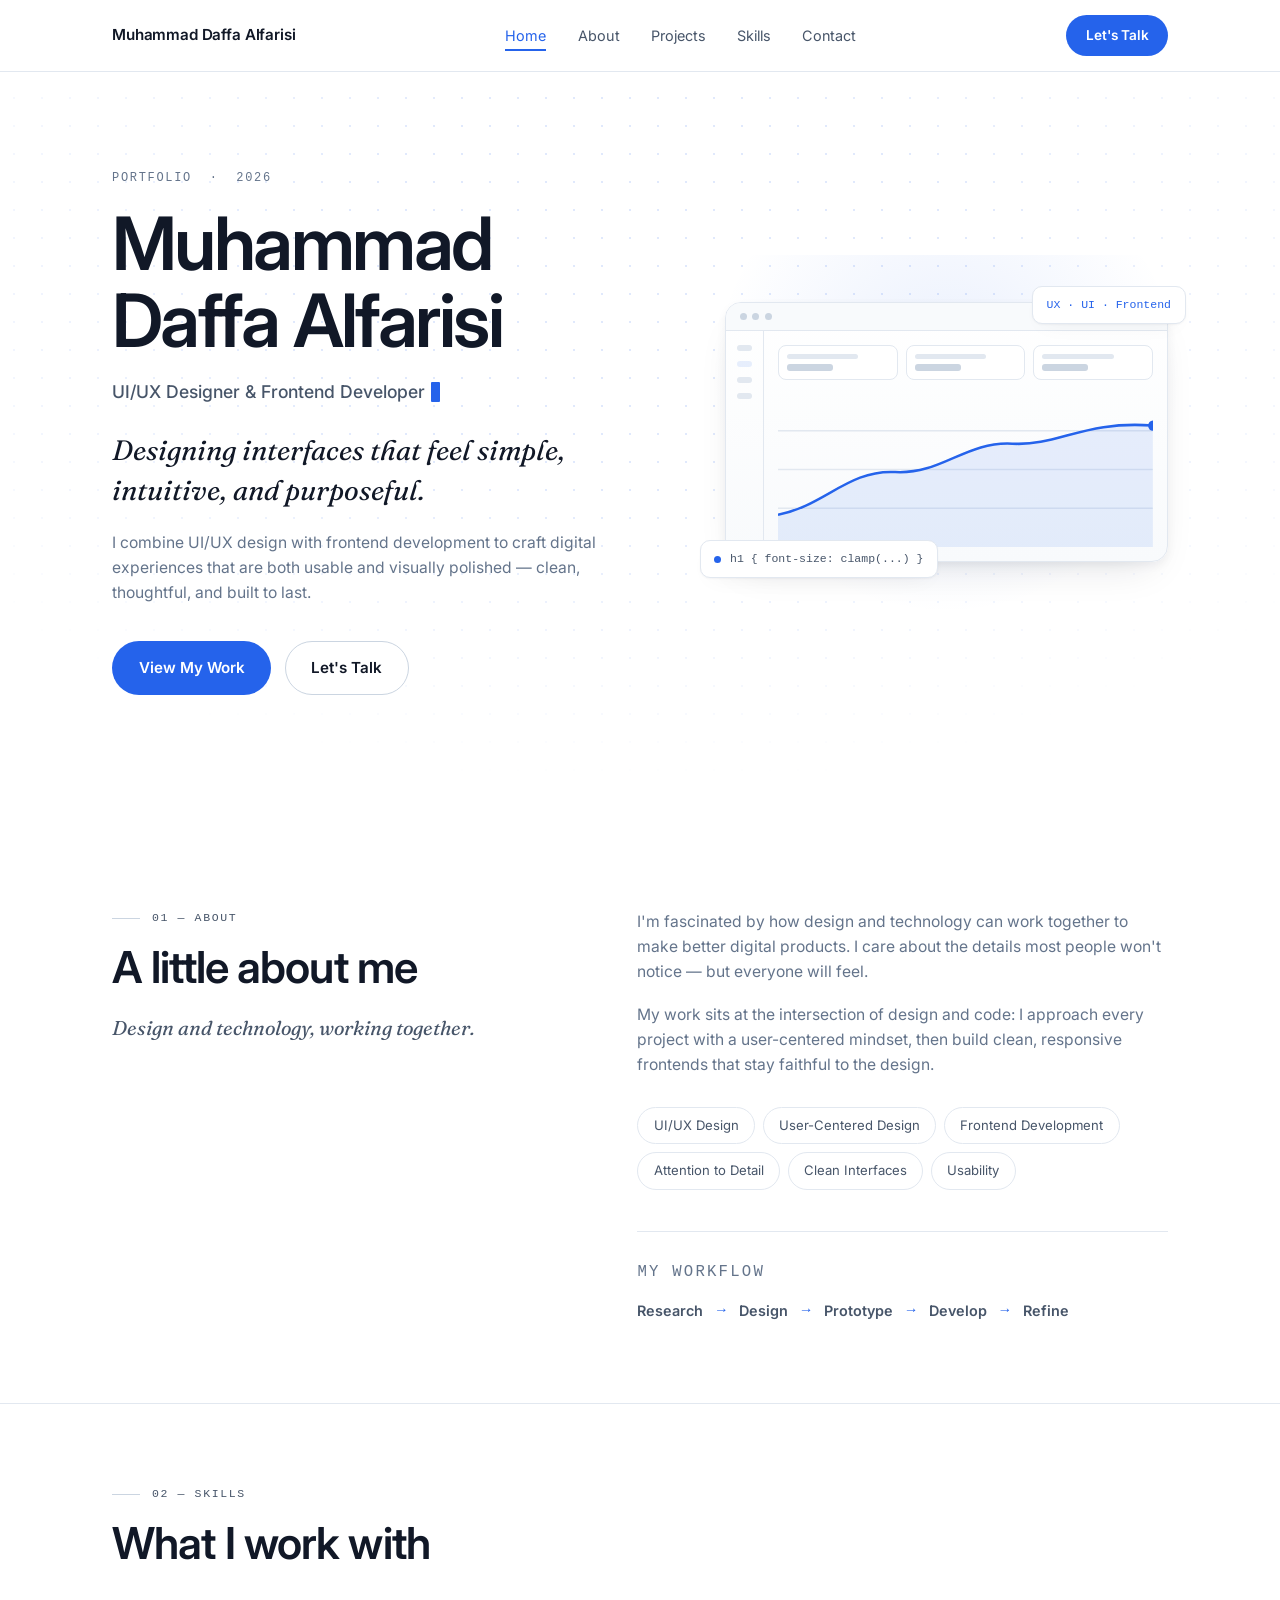
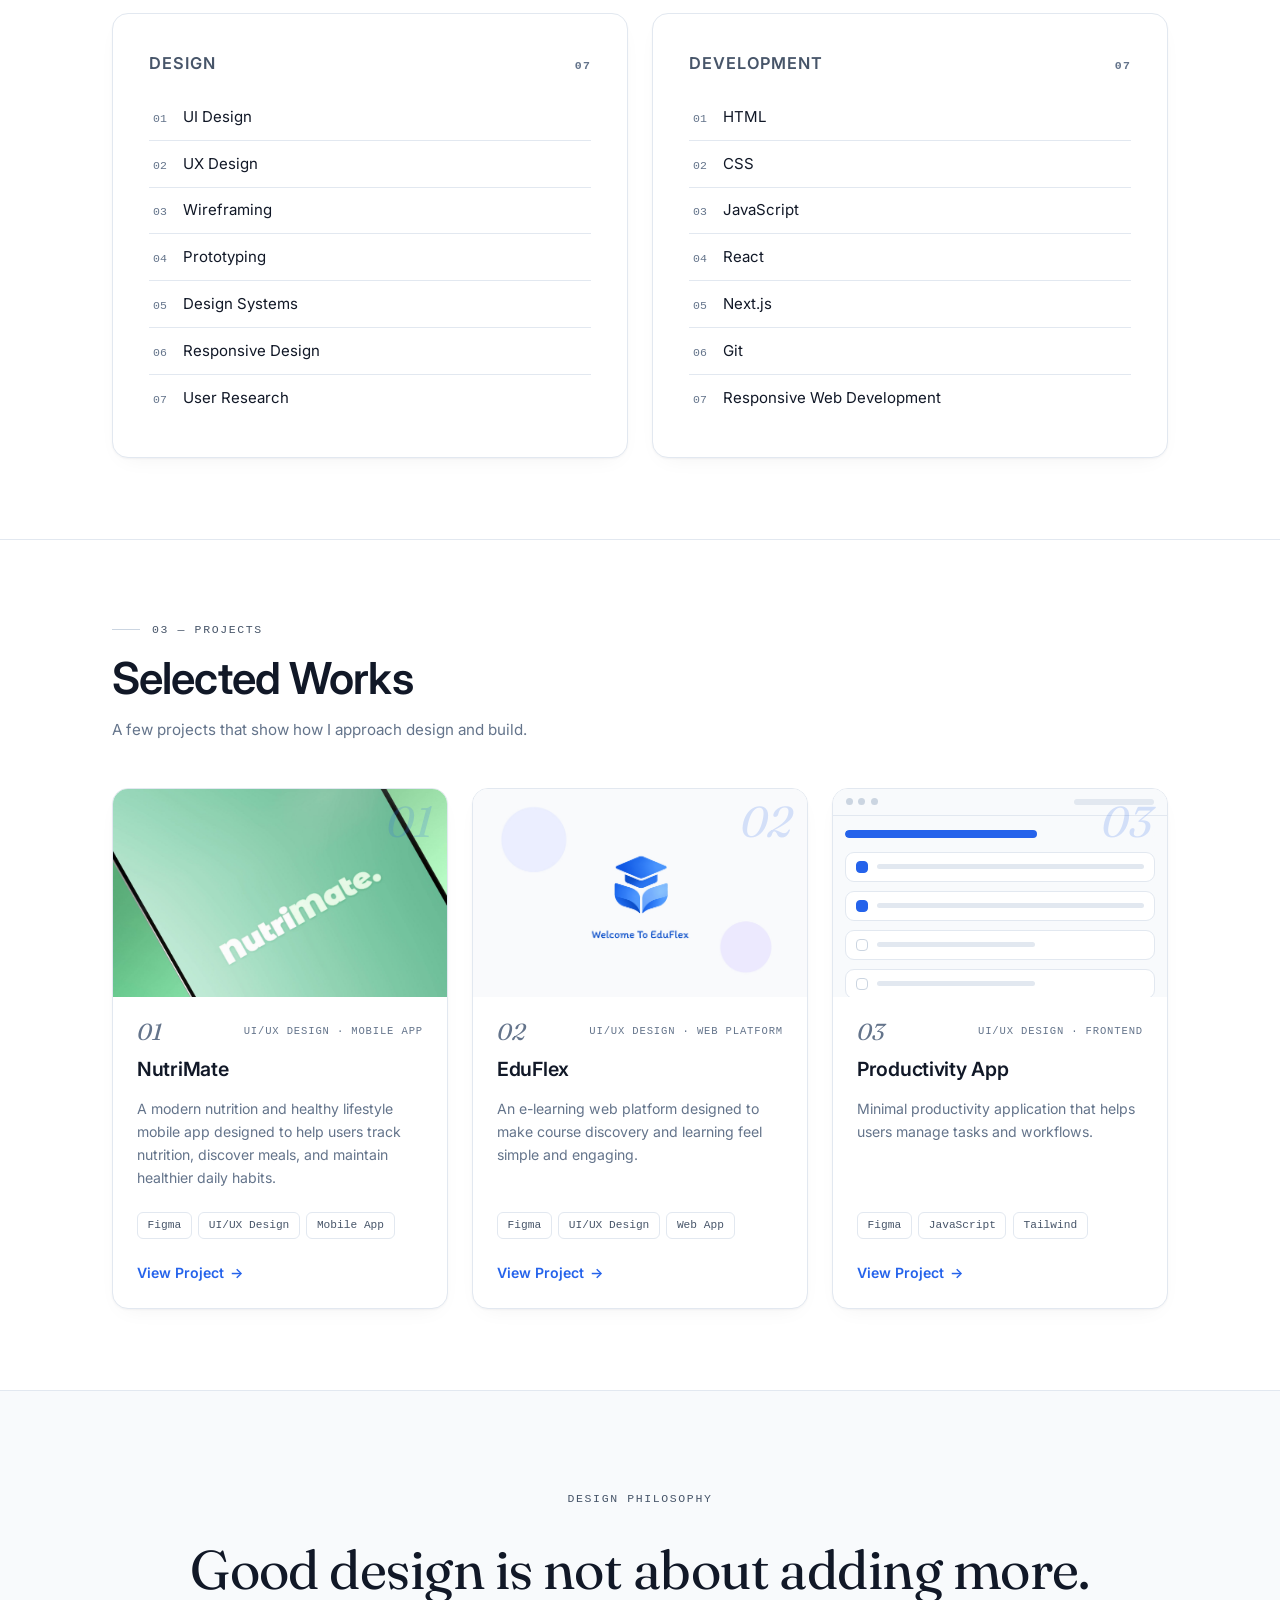
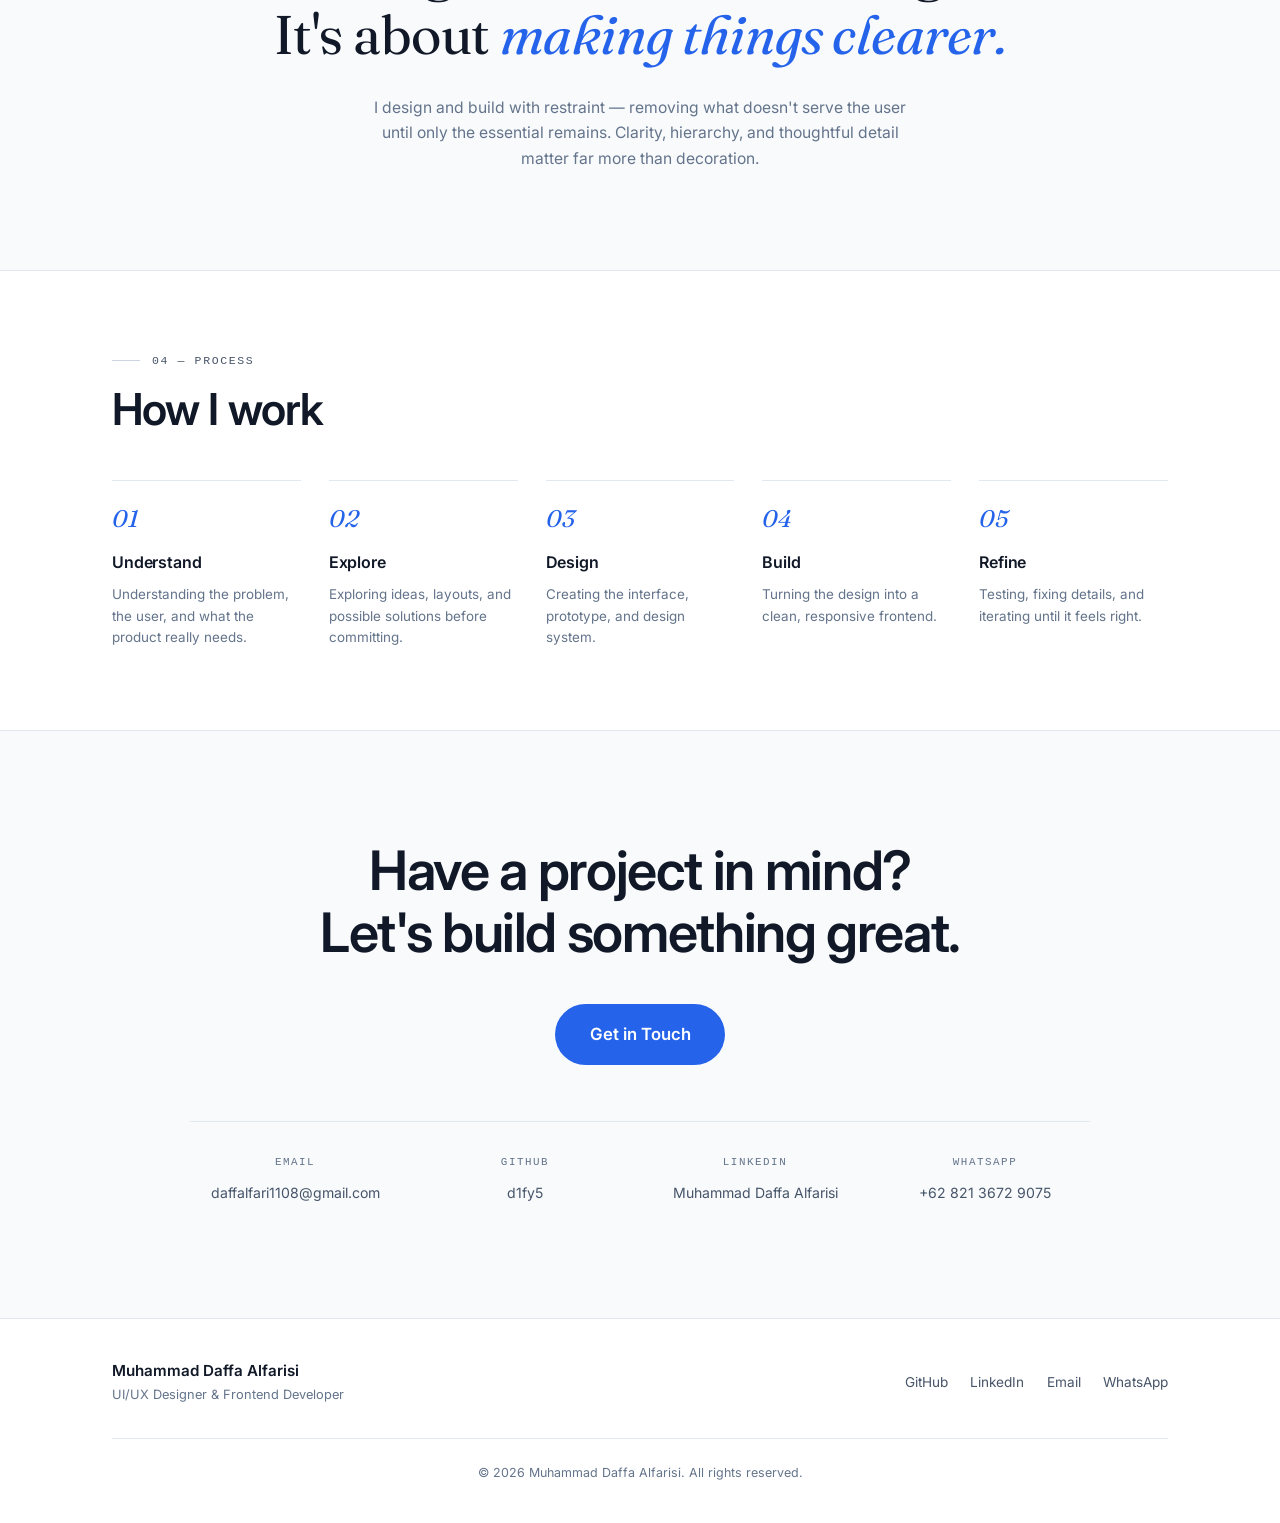
==== commit 10cb7264: "Add EduFlex project page and homepage card" ====
--- a/index.html
+++ b/index.html
@@ -279,55 +279,22 @@
           </article>
 
           <article class="project reveal" style="--delay:100ms">
-            <a class="project-preview" href="#" data-index="02" aria-label="View project: E-Commerce Experience">
-              <div class="art art--store">
-                <div class="art-head">
-                  <span class="art-window-dot"></span>
-                  <span class="art-window-dot"></span>
-                  <span class="art-window-dot"></span>
-                  <span class="art-head-line"></span>
-                </div>
-                <div class="art-banner">
-                  <span class="art-banner-title"></span>
-                  <span class="art-banner-sub"></span>
-                </div>
-                <div class="art-tiles">
-                  <div class="art-tile">
-                    <span class="art-tile-img"></span>
-                    <span class="art-tile-line"></span>
-                    <span class="art-tile-price"></span>
-                  </div>
-                  <div class="art-tile">
-                    <span class="art-tile-img"></span>
-                    <span class="art-tile-line"></span>
-                    <span class="art-tile-price"></span>
-                  </div>
-                  <div class="art-tile">
-                    <span class="art-tile-img"></span>
-                    <span class="art-tile-line"></span>
-                    <span class="art-tile-price"></span>
-                  </div>
-                  <div class="art-tile">
-                    <span class="art-tile-img"></span>
-                    <span class="art-tile-line"></span>
-                    <span class="art-tile-price"></span>
-                  </div>
-                </div>
-              </div>
+            <a class="project-preview" href="projects/eduflex.html" data-index="02" aria-label="View project: EduFlex">
+              <img class="project-thumb" src="assets/eduflex/splash-screen.jpg" alt="EduFlex splash screen" loading="lazy">
             </a>
             <div class="project-body">
               <div class="project-meta">
                 <span class="project-index">02</span>
-                <span class="project-category">UI/UX Design · Frontend</span>
-              </div>
-              <h3 class="project-title">E-Commerce Experience</h3>
-              <p class="project-desc">Modern e-commerce interface focused on browsing experience and conversion-oriented design.</p>
+                <span class="project-category">UI/UX Design · Web Platform</span>
+              </div>
+              <h3 class="project-title">EduFlex</h3>
+              <p class="project-desc">An e-learning web platform designed to make course discovery and learning feel simple and engaging.</p>
               <ul class="project-tech">
                 <li>Figma</li>
-                <li>React</li>
-                <li>Next.js</li>
+                <li>UI/UX Design</li>
+                <li>Web App</li>
               </ul>
-              <a class="project-link" href="#">View Project <span class="arrow" aria-hidden="true">→</span></a>
+              <a class="project-link" href="projects/eduflex.html">View Project <span class="arrow" aria-hidden="true">→</span></a>
             </div>
           </article>
 
--- a/css/styles.css
+++ b/css/styles.css
@@ -960,6 +960,20 @@
   opacity: 1;
 }
 
+.project-thumb {
+  position: absolute;
+  inset: 0;
+  width: 100%;
+  height: 100%;
+  object-fit: cover;
+  z-index: 1;
+  transition: transform 0.65s cubic-bezier(0.2, 0.6, 0.2, 1);
+}
+
+.project:hover .project-thumb {
+  transform: scale(1.035);
+}
+
 .art {
   position: absolute;
   inset: 0;
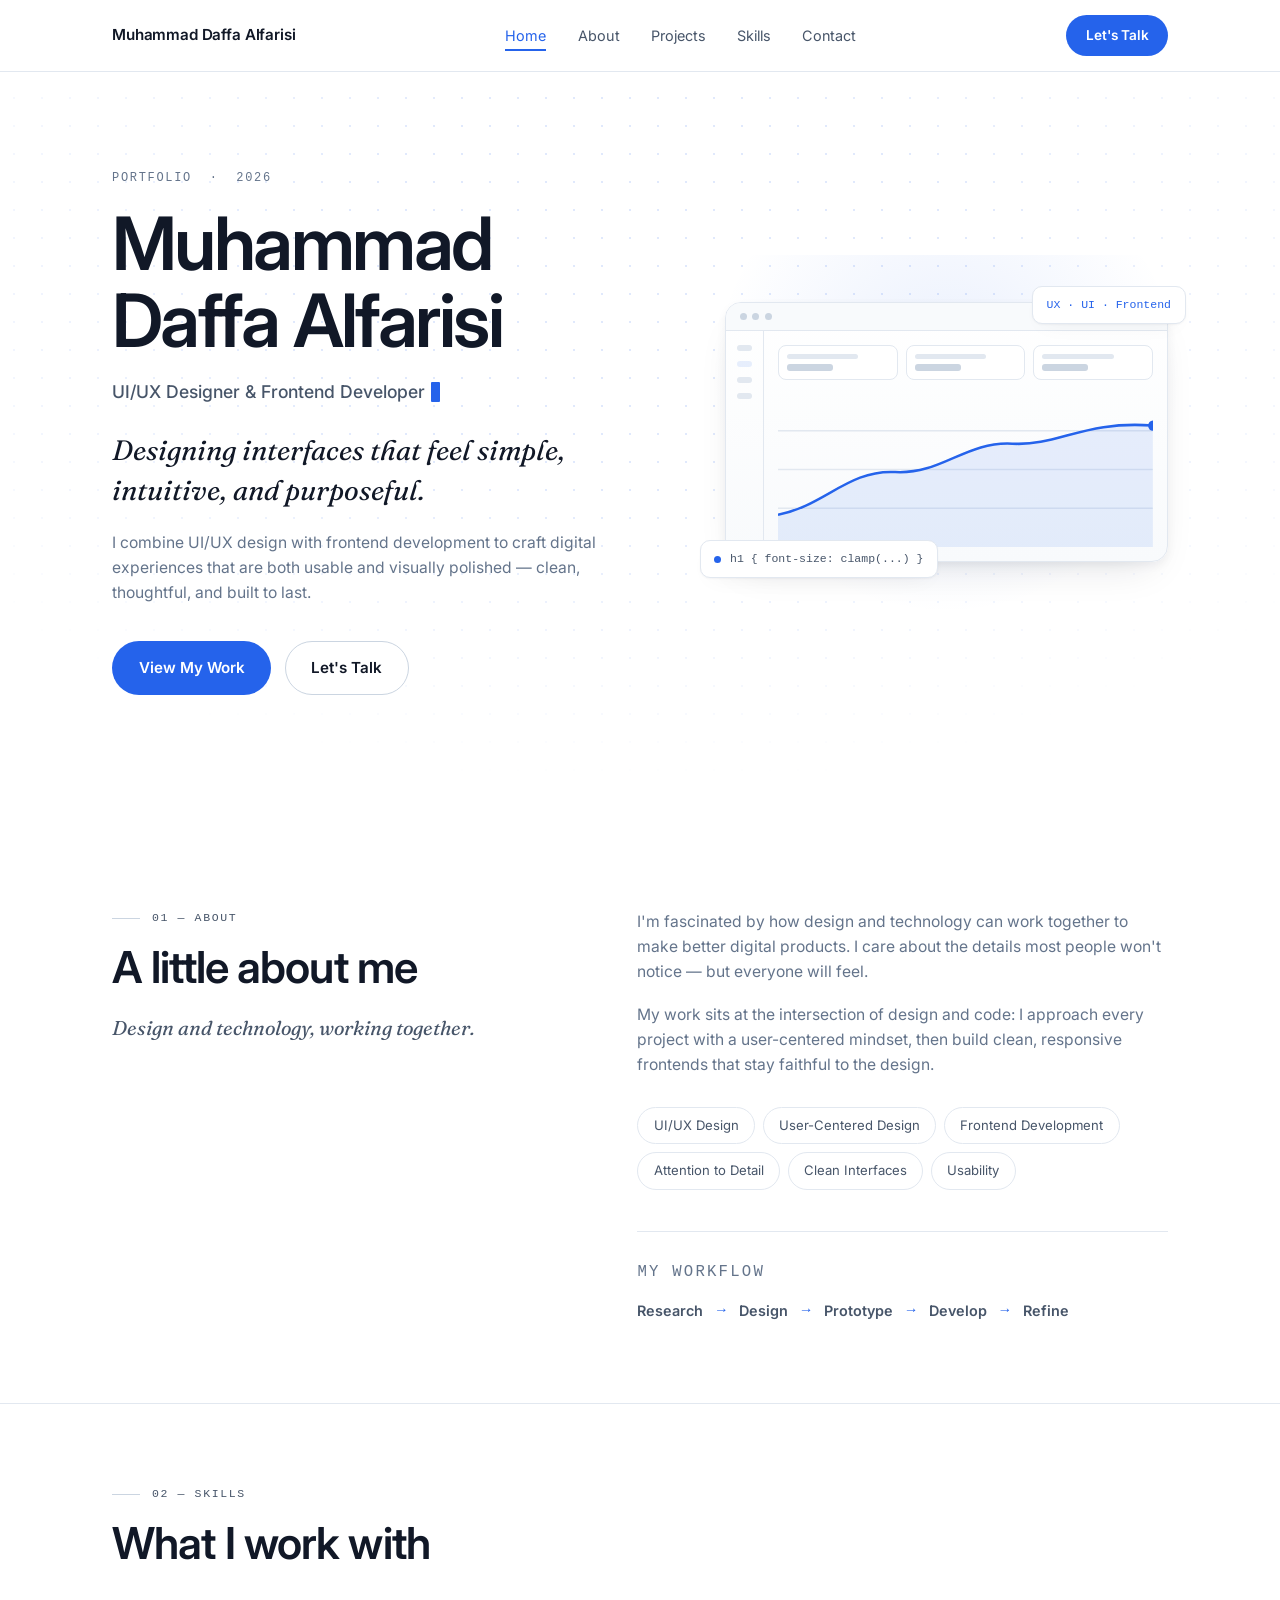
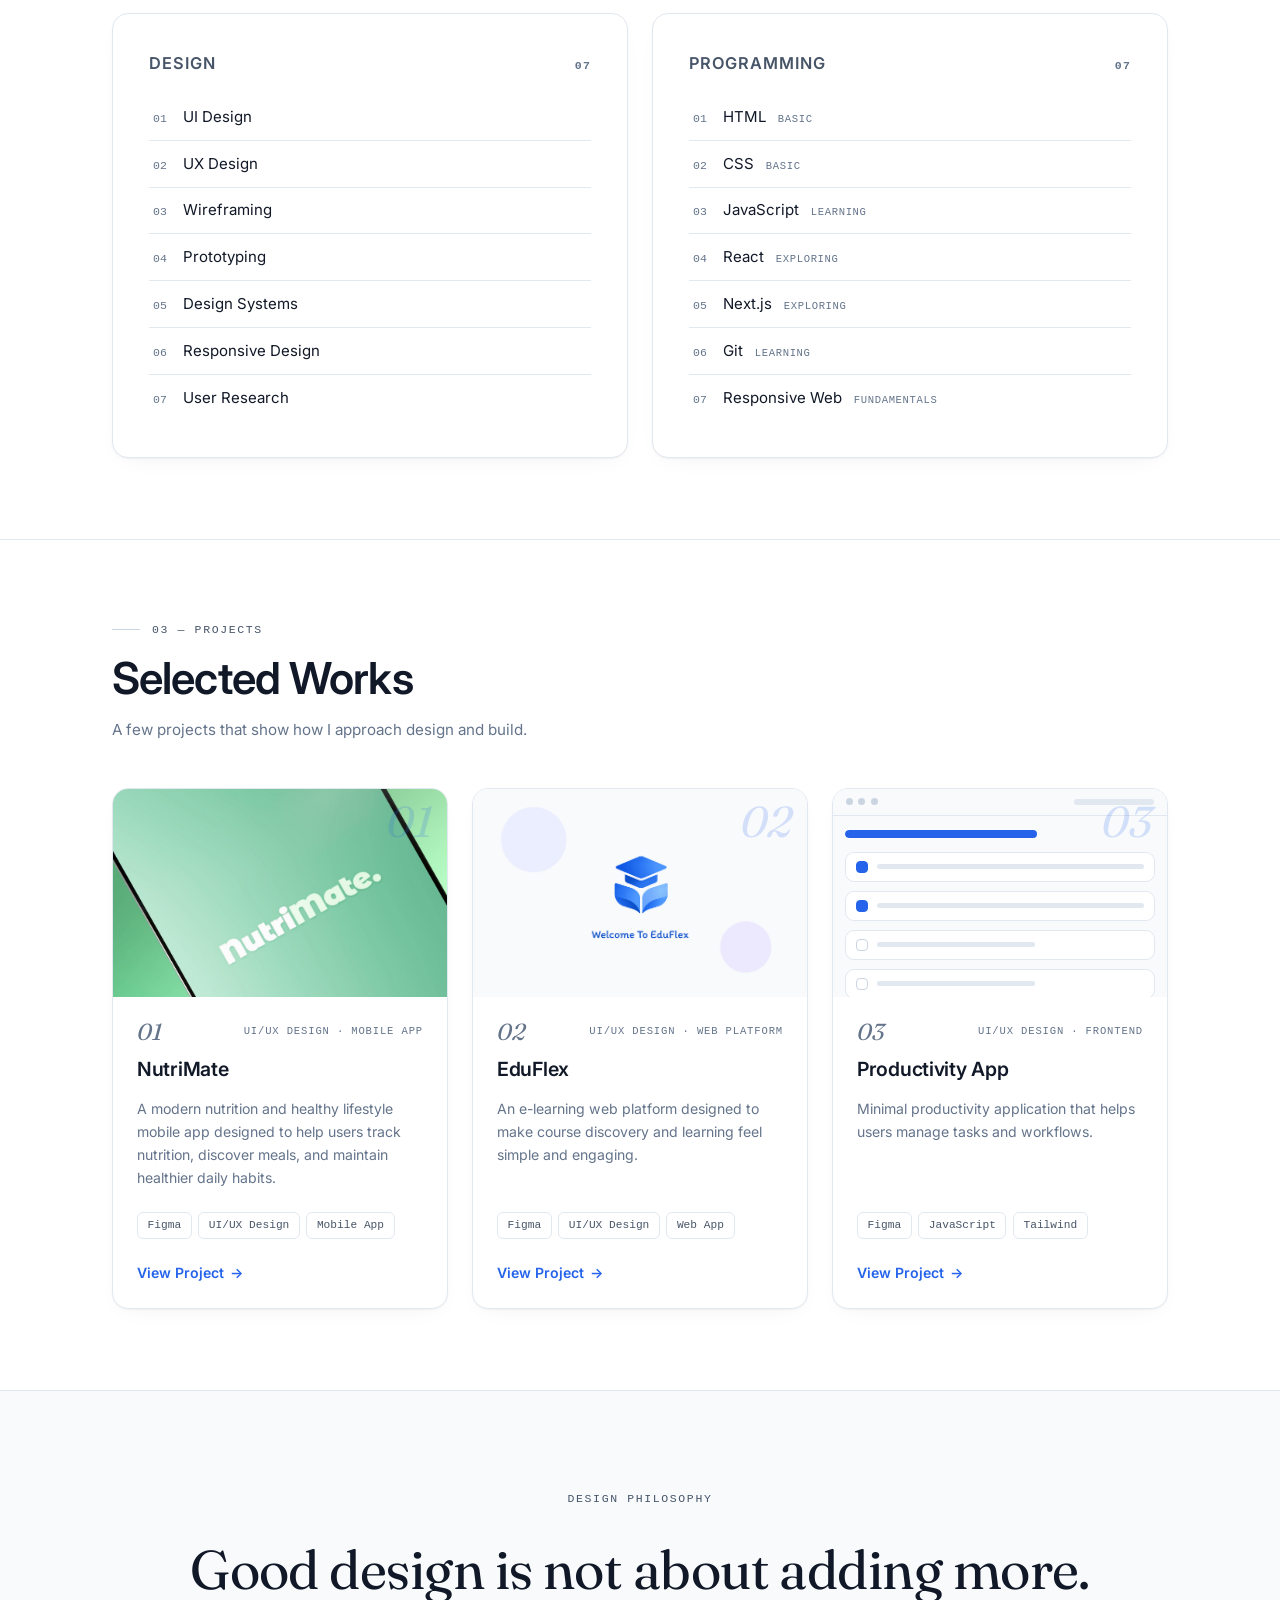
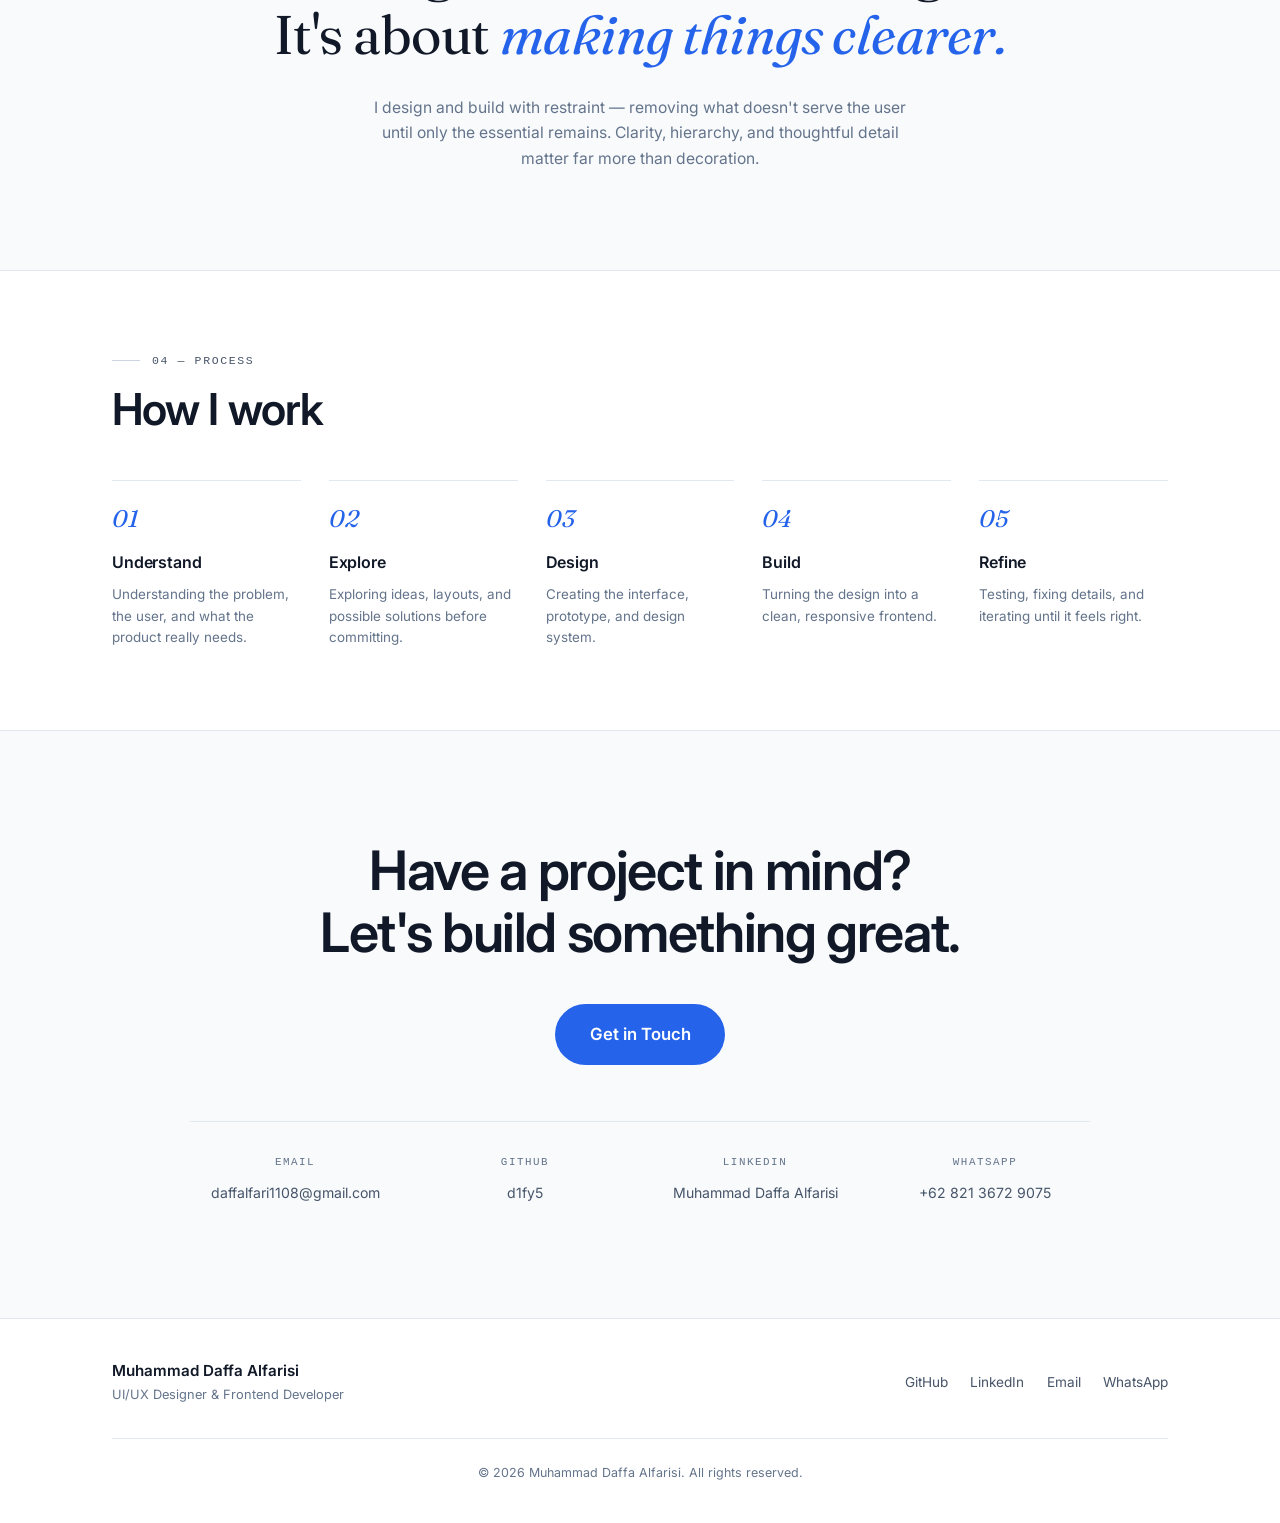
==== commit 0edd0bf3: "Reframe Development skills to beginner-level Programming" ====
--- a/index.html
+++ b/index.html
@@ -199,15 +199,15 @@
             </ul>
           </div>
           <div class="skill-panel reveal" style="--delay:100ms">
-            <h3>Development <span class="skill-count">07</span></h3>
+            <h3>Programming <span class="skill-count">07</span></h3>
             <ul class="skill-list">
-              <li class="skill-item"><span class="skill-index">01</span><span class="skill-name">HTML</span></li>
-              <li class="skill-item"><span class="skill-index">02</span><span class="skill-name">CSS</span></li>
-              <li class="skill-item"><span class="skill-index">03</span><span class="skill-name">JavaScript</span></li>
-              <li class="skill-item"><span class="skill-index">04</span><span class="skill-name">React</span></li>
-              <li class="skill-item"><span class="skill-index">05</span><span class="skill-name">Next.js</span></li>
-              <li class="skill-item"><span class="skill-index">06</span><span class="skill-name">Git</span></li>
-              <li class="skill-item"><span class="skill-index">07</span><span class="skill-name">Responsive Web Development</span></li>
+              <li class="skill-item"><span class="skill-index">01</span><span class="skill-name">HTML <span class="skill-level">Basic</span></span></li>
+              <li class="skill-item"><span class="skill-index">02</span><span class="skill-name">CSS <span class="skill-level">Basic</span></span></li>
+              <li class="skill-item"><span class="skill-index">03</span><span class="skill-name">JavaScript <span class="skill-level">Learning</span></span></li>
+              <li class="skill-item"><span class="skill-index">04</span><span class="skill-name">React <span class="skill-level">Exploring</span></span></li>
+              <li class="skill-item"><span class="skill-index">05</span><span class="skill-name">Next.js <span class="skill-level">Exploring</span></span></li>
+              <li class="skill-item"><span class="skill-index">06</span><span class="skill-name">Git <span class="skill-level">Learning</span></span></li>
+              <li class="skill-item"><span class="skill-index">07</span><span class="skill-name">Responsive Web <span class="skill-level">Fundamentals</span></span></li>
             </ul>
           </div>
         </div>
--- a/css/styles.css
+++ b/css/styles.css
@@ -879,6 +879,15 @@
   transition: color 0.25s ease;
 }
 
+.skill-level {
+  margin-left: 0.5rem;
+  font-family: var(--font-mono);
+  font-size: 0.66rem;
+  letter-spacing: 0.06em;
+  text-transform: uppercase;
+  color: var(--text-muted);
+}
+
 .skill-item:hover .skill-name {
   color: var(--accent);
 }
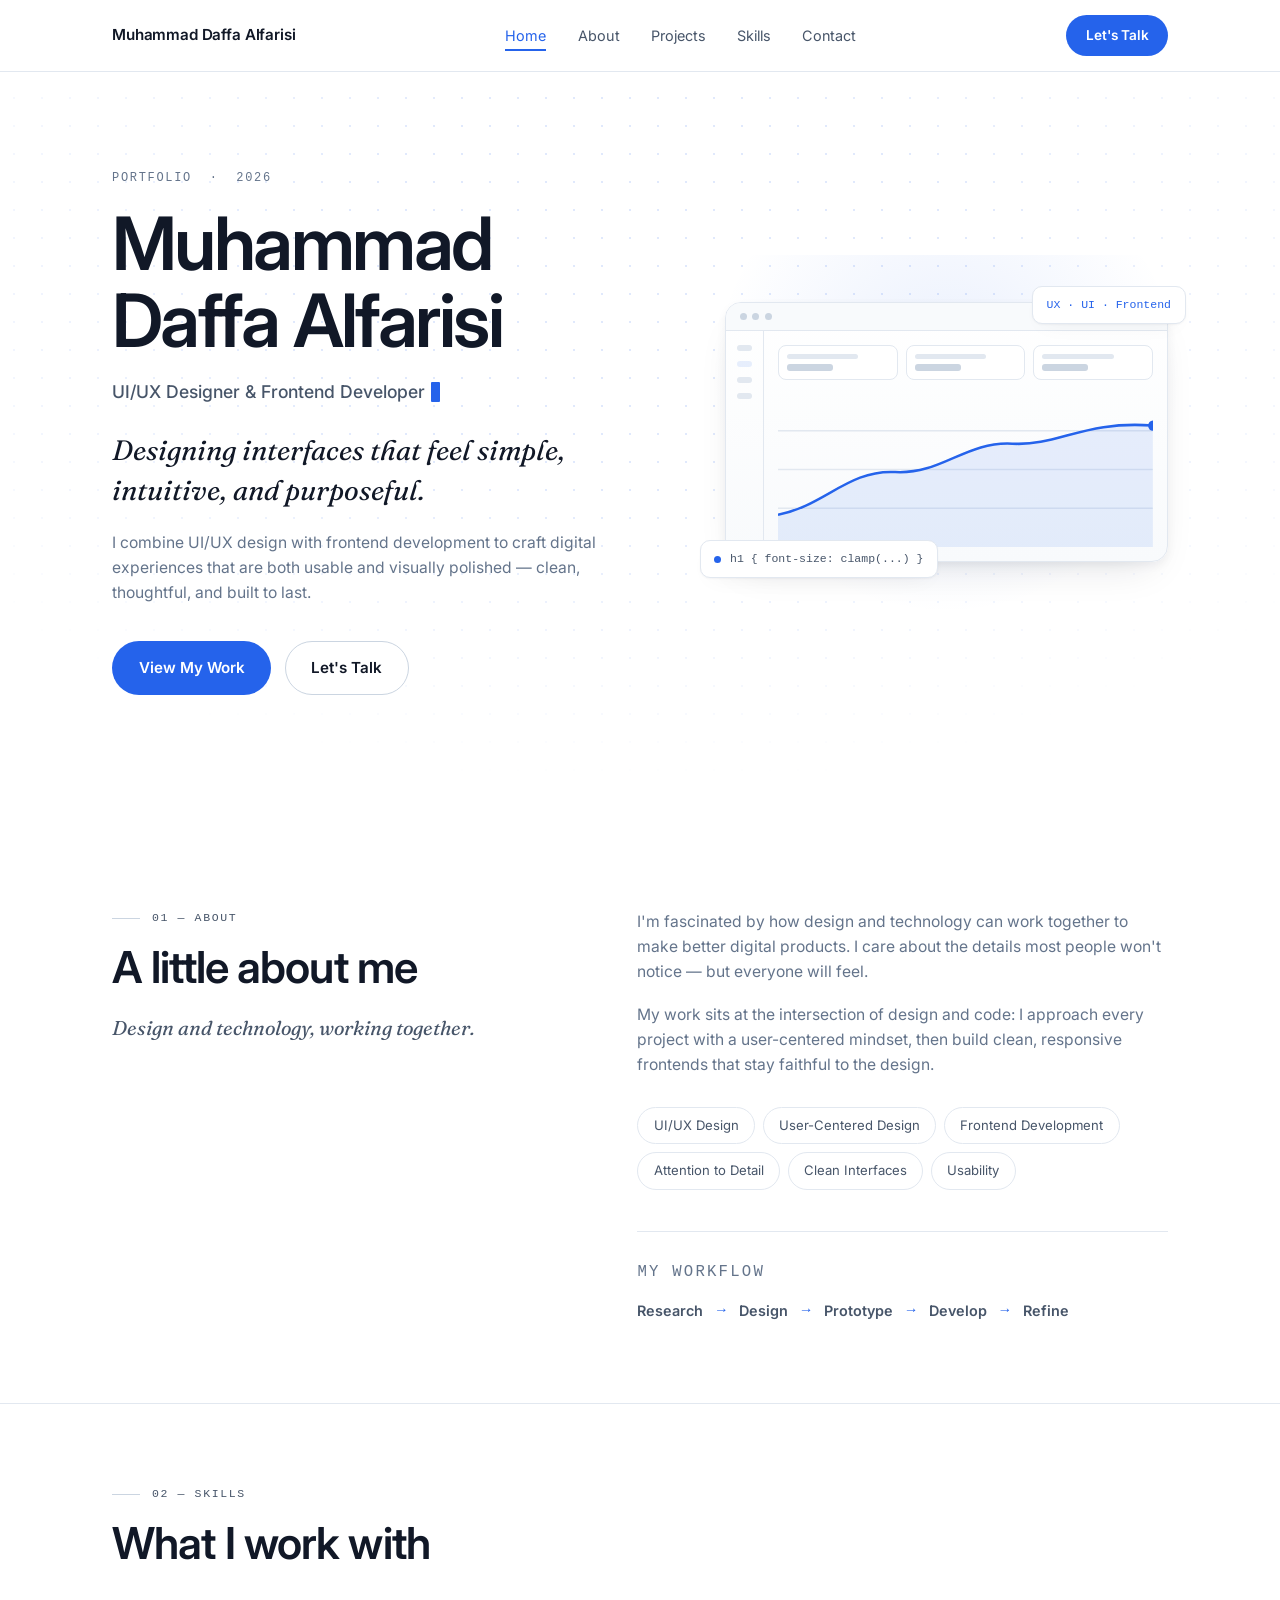
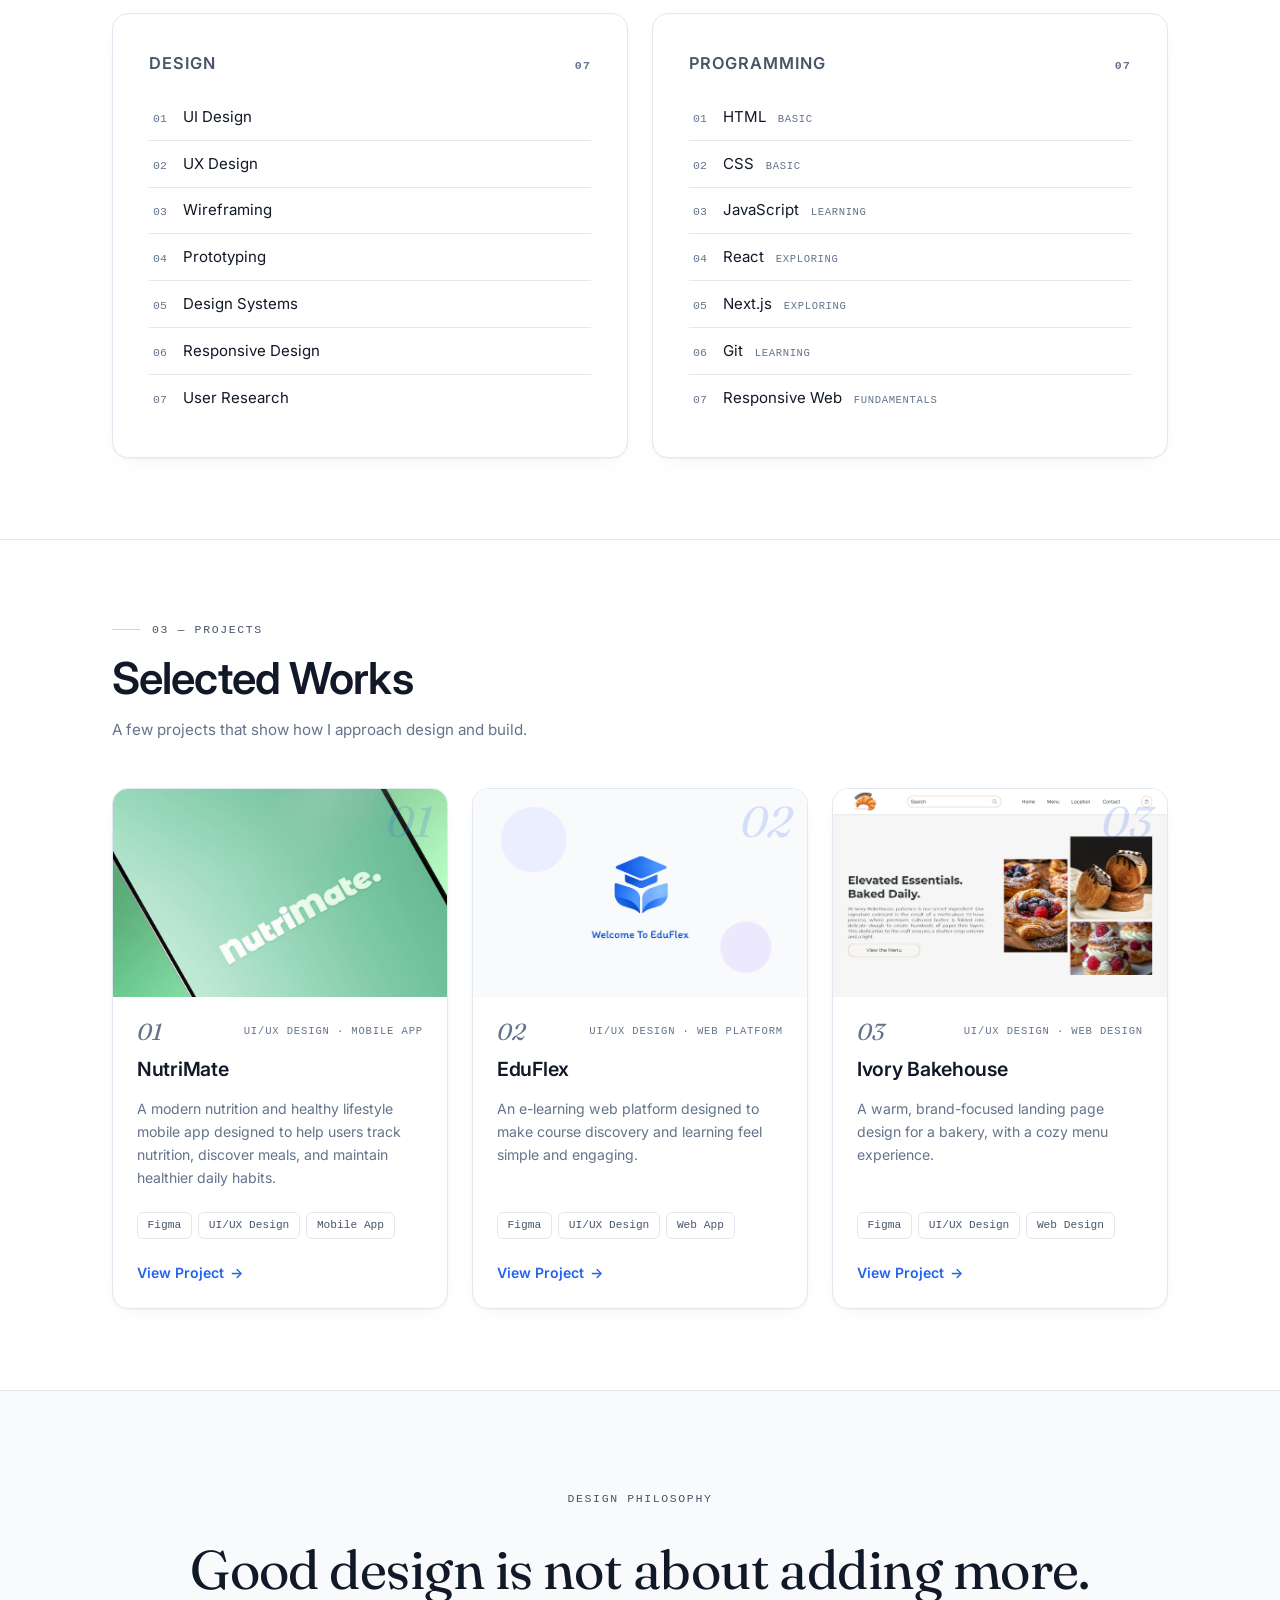
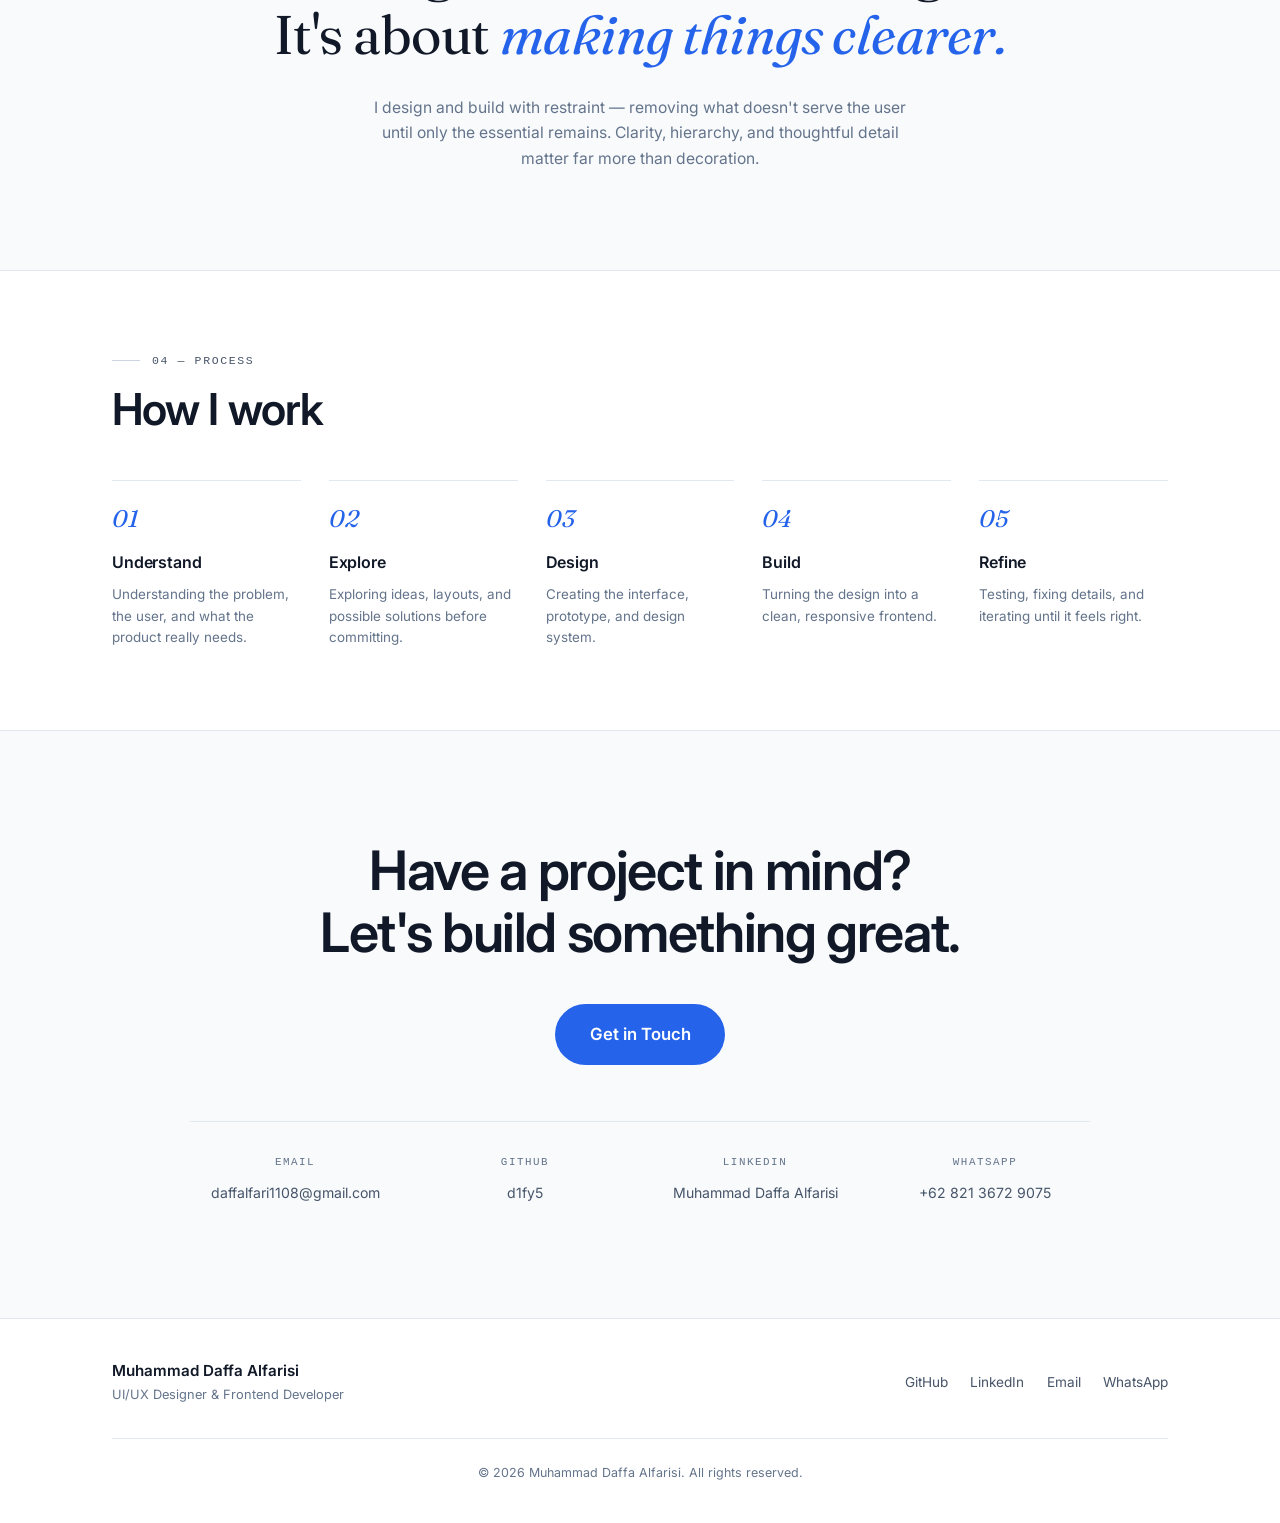
==== commit 77643c29: "Add Ivory Bakehouse project and detail page" ====
--- a/index.html
+++ b/index.html
@@ -299,38 +299,22 @@
           </article>
 
           <article class="project reveal" style="--delay:200ms">
-            <a class="project-preview" href="#" data-index="03" aria-label="View project: Productivity App">
-              <div class="art art--todo">
-                <div class="art-head">
-                  <span class="art-window-dot"></span>
-                  <span class="art-window-dot"></span>
-                  <span class="art-window-dot"></span>
-                  <span class="art-head-line"></span>
-                </div>
-                <div class="art-todo">
-                  <div class="art-progress"><div class="art-progress-bar"></div></div>
-                  <ul class="art-tasks">
-                    <li class="art-task"><span class="art-check is-done"></span><span class="art-task-line"></span></li>
-                    <li class="art-task"><span class="art-check is-done"></span><span class="art-task-line"></span></li>
-                    <li class="art-task"><span class="art-check"></span><span class="art-task-line is-long"></span></li>
-                    <li class="art-task"><span class="art-check"></span><span class="art-task-line is-long"></span></li>
-                  </ul>
-                </div>
-              </div>
+            <a class="project-preview" href="projects/ivory-bakehouse.html" data-index="03" aria-label="View project: Ivory Bakehouse">
+              <img class="project-thumb project-thumb--top" src="assets/bakery/home-page.jpg" alt="Ivory Bakehouse homepage" loading="lazy">
             </a>
             <div class="project-body">
               <div class="project-meta">
                 <span class="project-index">03</span>
-                <span class="project-category">UI/UX Design · Frontend</span>
-              </div>
-              <h3 class="project-title">Productivity App</h3>
-              <p class="project-desc">Minimal productivity application that helps users manage tasks and workflows.</p>
+                <span class="project-category">UI/UX Design · Web Design</span>
+              </div>
+              <h3 class="project-title">Ivory Bakehouse</h3>
+              <p class="project-desc">A warm, brand-focused landing page design for a bakery, with a cozy menu experience.</p>
               <ul class="project-tech">
                 <li>Figma</li>
-                <li>JavaScript</li>
-                <li>Tailwind</li>
+                <li>UI/UX Design</li>
+                <li>Web Design</li>
               </ul>
-              <a class="project-link" href="#">View Project <span class="arrow" aria-hidden="true">→</span></a>
+              <a class="project-link" href="projects/ivory-bakehouse.html">View Project <span class="arrow" aria-hidden="true">→</span></a>
             </div>
           </article>
 
--- a/css/styles.css
+++ b/css/styles.css
@@ -983,6 +983,10 @@
   transform: scale(1.035);
 }
 
+.project-thumb--top {
+  object-position: top center;
+}
+
 .art {
   position: absolute;
   inset: 0;
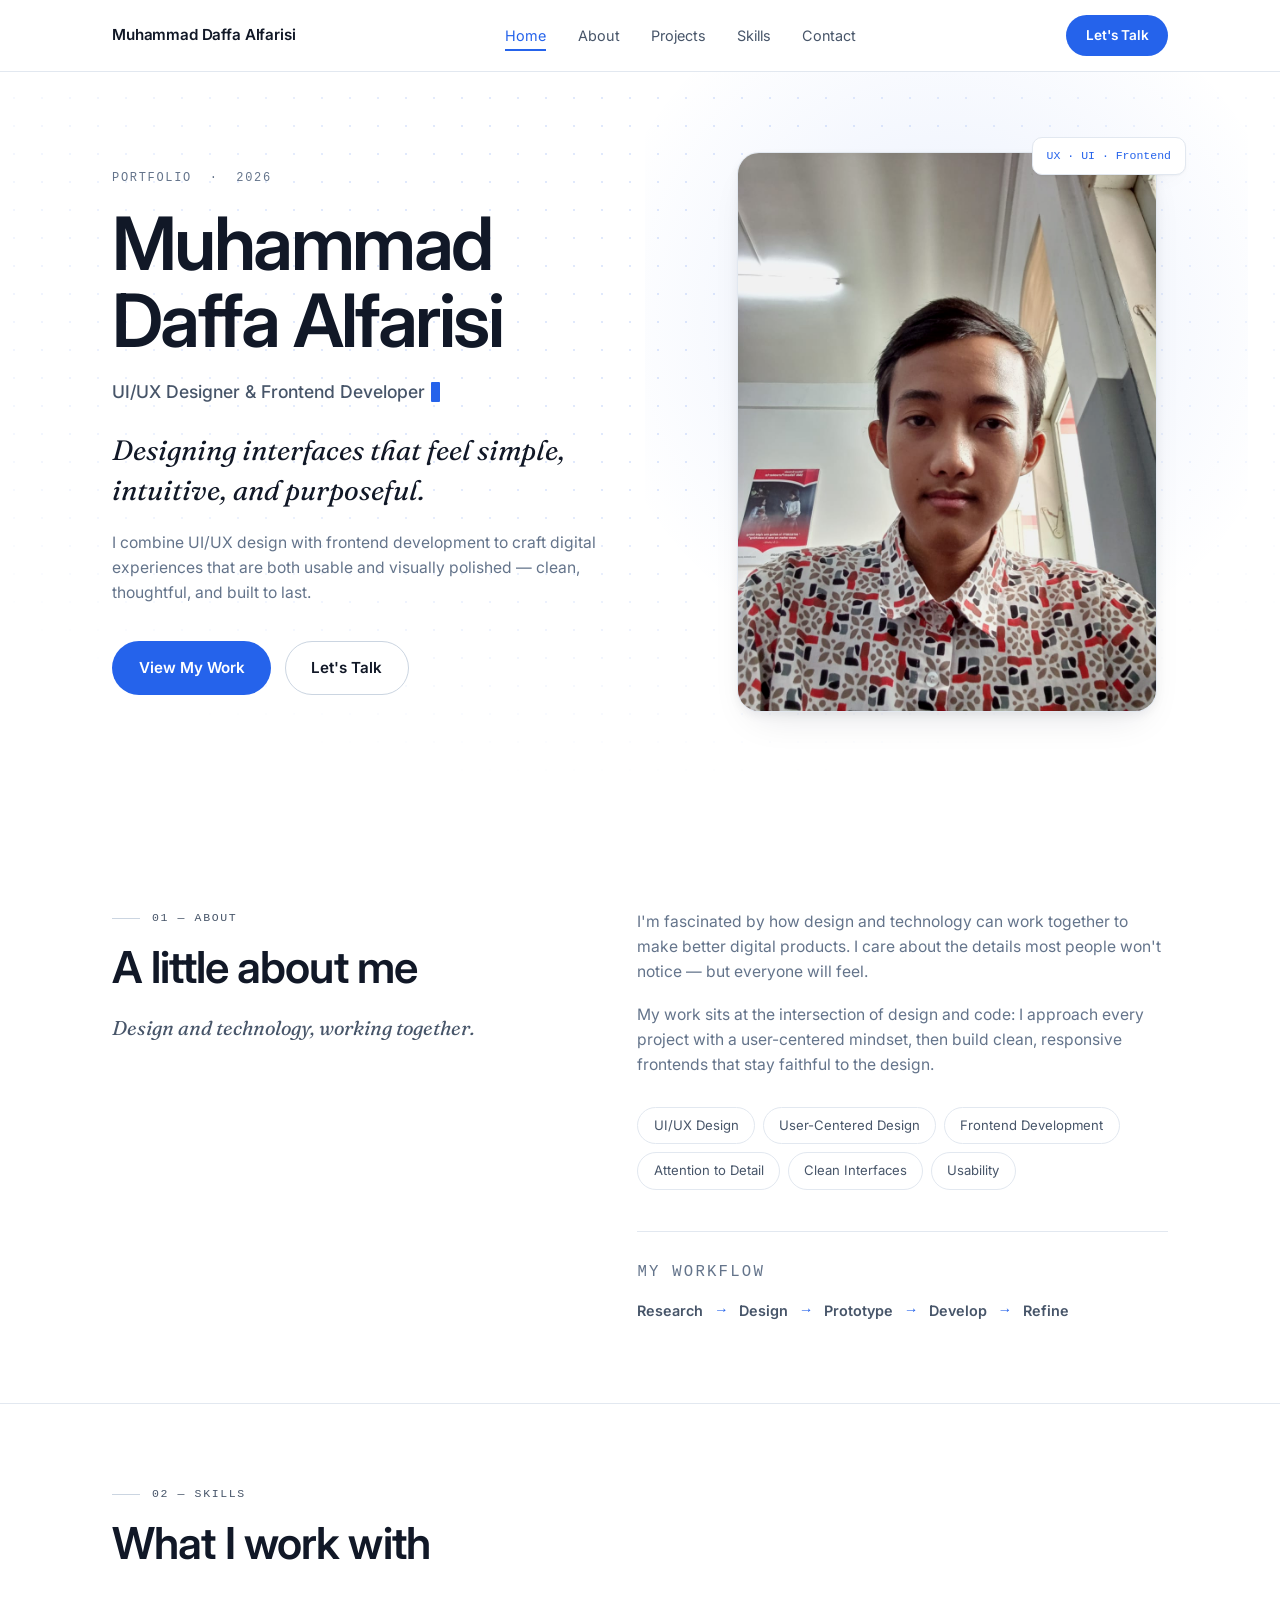
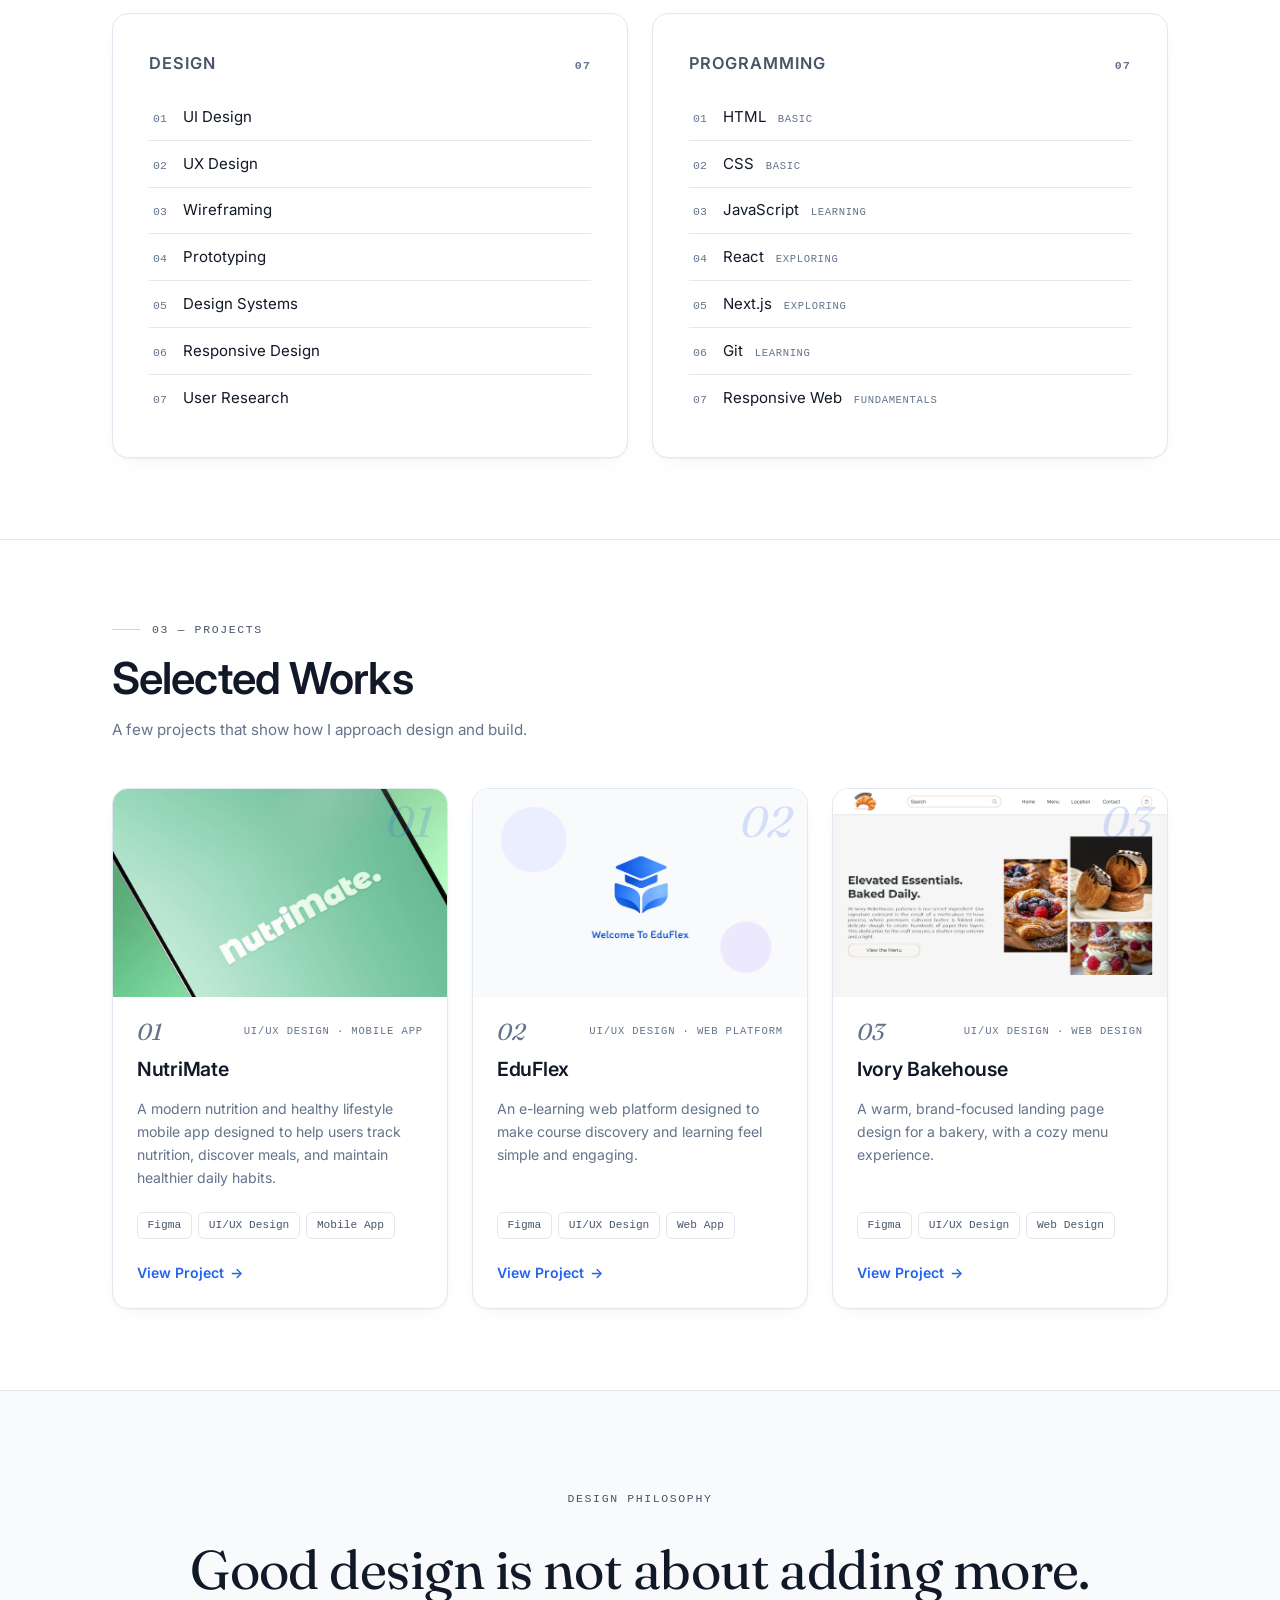
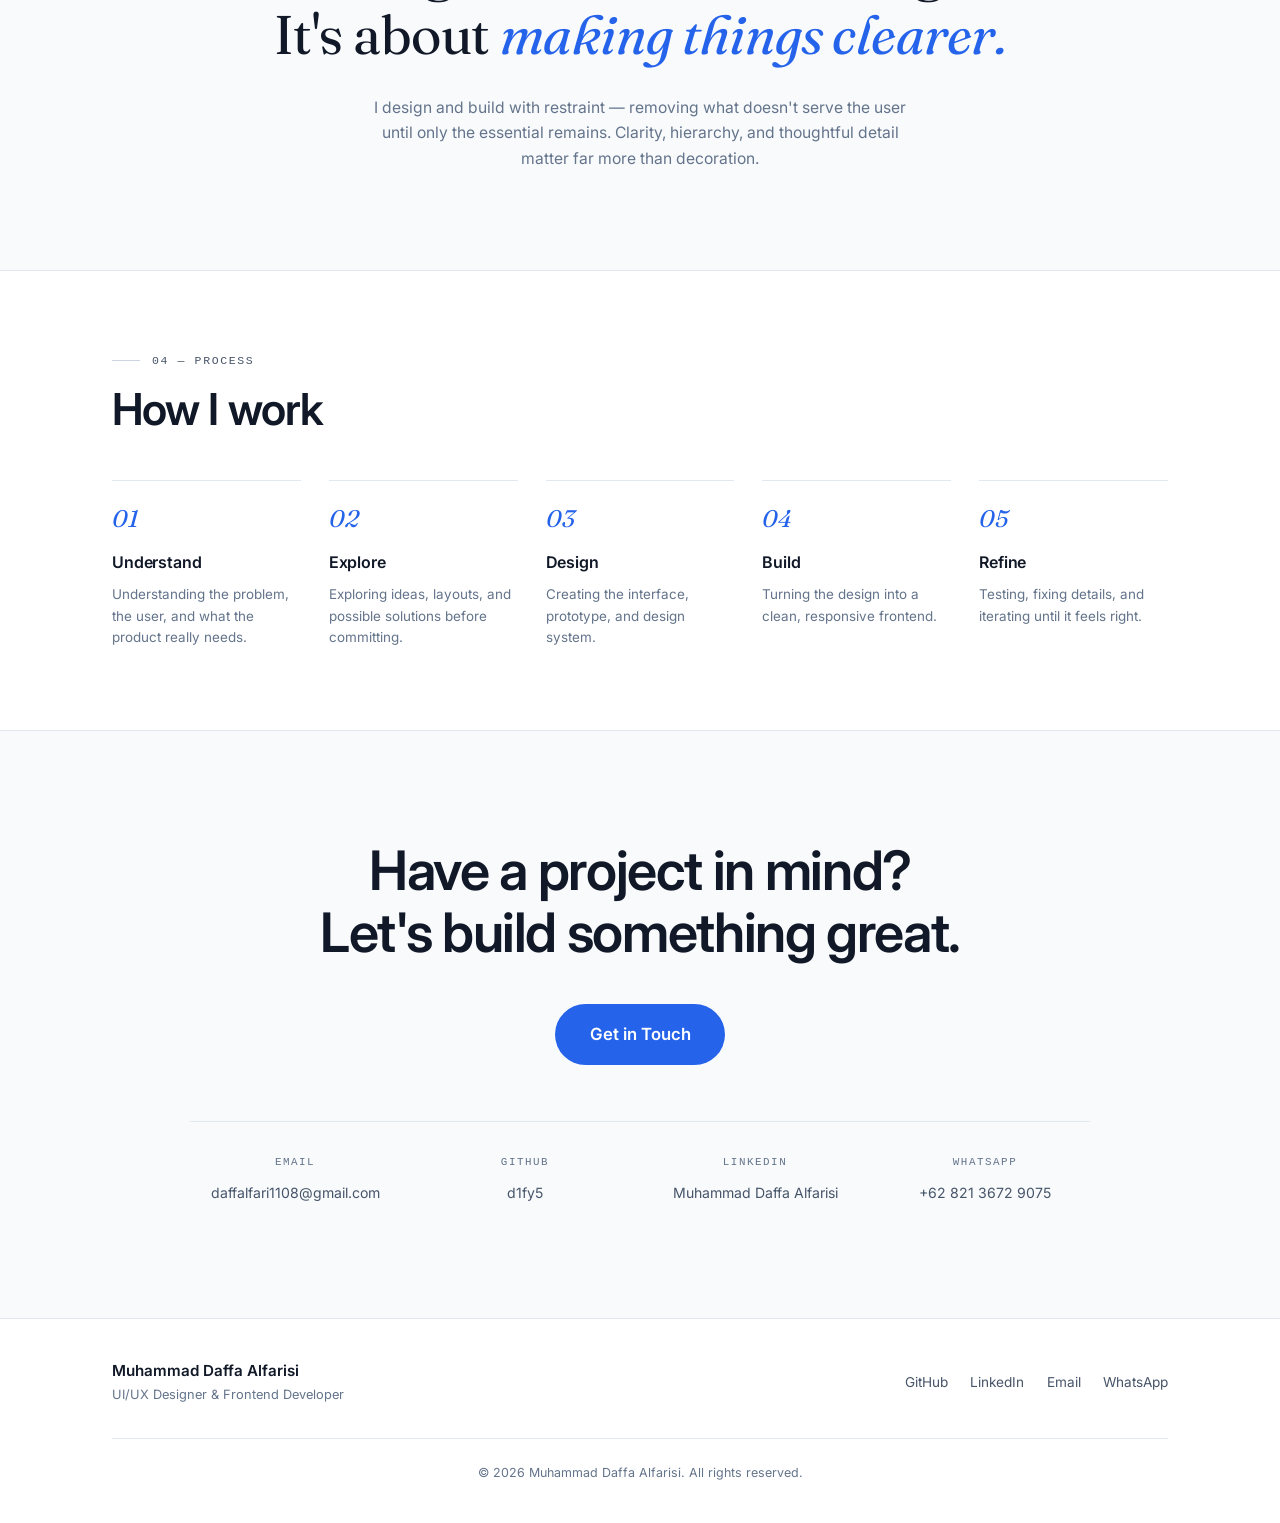
==== commit 328f75f8: "Replace hero mockup with profile photo, normalize brightness" ====
--- a/index.html
+++ b/index.html
@@ -87,49 +87,9 @@
         </div>
 
         <div class="hero-visual reveal" style="--delay:300ms" aria-hidden="true">
-          <div class="mock mock--ui">
-            <div class="mock-head">
-              <span class="mock-dot"></span>
-              <span class="mock-dot"></span>
-              <span class="mock-dot"></span>
-              <span class="mock-head-line"></span>
-            </div>
-            <div class="mock-body">
-              <div class="mock-side">
-                <span class="mock-nav"></span>
-                <span class="mock-nav is-active"></span>
-                <span class="mock-nav"></span>
-                <span class="mock-nav"></span>
-              </div>
-              <div class="mock-content">
-                <div class="mock-stats">
-                  <div class="mock-stat">
-                    <span class="mock-label"></span>
-                    <span class="mock-value"></span>
-                  </div>
-                  <div class="mock-stat">
-                    <span class="mock-label"></span>
-                    <span class="mock-value"></span>
-                  </div>
-                  <div class="mock-stat">
-                    <span class="mock-label"></span>
-                    <span class="mock-value"></span>
-                  </div>
-                </div>
-                <svg class="mock-chart" viewBox="0 0 320 120" preserveAspectRatio="none">
-                  <g class="mock-grid">
-                    <line x1="0" y1="30" x2="320" y2="30"/>
-                    <line x1="0" y1="60" x2="320" y2="60"/>
-                    <line x1="0" y1="90" x2="320" y2="90"/>
-                  </g>
-                  <path class="mock-area" d="M0,95 C40,88 60,60 100,62 C140,64 160,38 200,40 C240,42 260,22 320,26 L320,120 L0,120 Z"/>
-                  <path class="mock-line" d="M0,95 C40,88 60,60 100,62 C140,64 160,38 200,40 C240,42 260,22 320,26"/>
-                  <circle class="mock-chart-dot" cx="320" cy="26" r="4"/>
-                </svg>
-              </div>
-            </div>
-          </div>
-          <div class="hero-chip hero-chip--code"><span class="chip-dot" aria-hidden="true"></span>h1&nbsp;{&nbsp;font-size:&nbsp;clamp(...)&nbsp;}</div>
+          <div class="hero-photo">
+            <img class="hero-photo-img" src="assets/me.jpg" alt="Portrait of Muhammad Daffa Alfarisi" loading="eager">
+          </div>
           <div class="hero-chip hero-chip--tag">UX · UI · Frontend</div>
         </div>
       </div>
--- a/css/styles.css
+++ b/css/styles.css
@@ -710,7 +710,27 @@
   top: -0.95rem;
   right: -1.1rem;
   color: var(--accent);
-  animation: float 6s ease-in-out 0.6s infinite;
+}
+
+.hero-photo {
+  position: relative;
+  width: 100%;
+  max-width: 420px;
+  margin-inline: auto;
+  aspect-ratio: 3 / 4;
+  border-radius: calc(var(--radius) + 6px);
+  overflow: hidden;
+  border: 1px solid var(--border-color);
+  box-shadow: var(--shadow-lift);
+  background: var(--bg-soft);
+}
+
+.hero-photo-img {
+  display: block;
+  width: 100%;
+  height: 100%;
+  object-fit: cover;
+  filter: brightness(0.93) contrast(1.05);
 }
 
 .chip-dot {
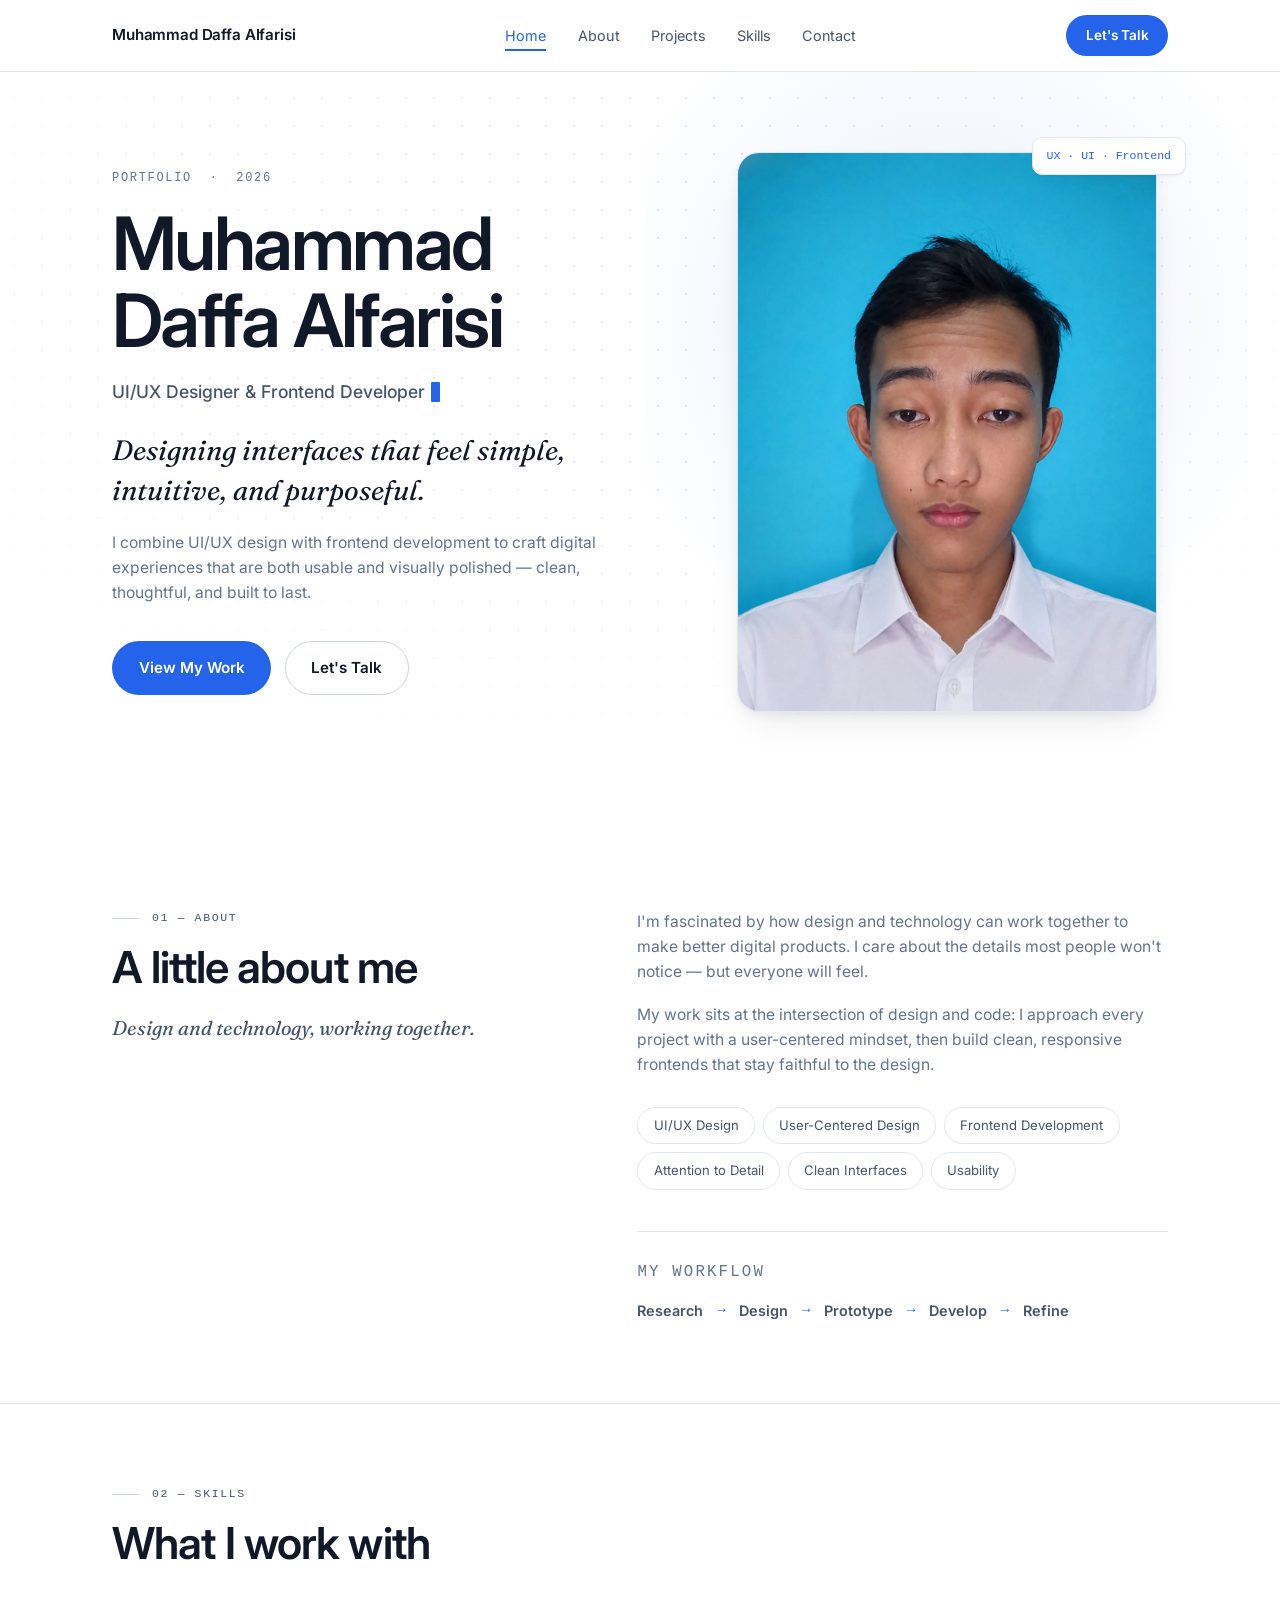
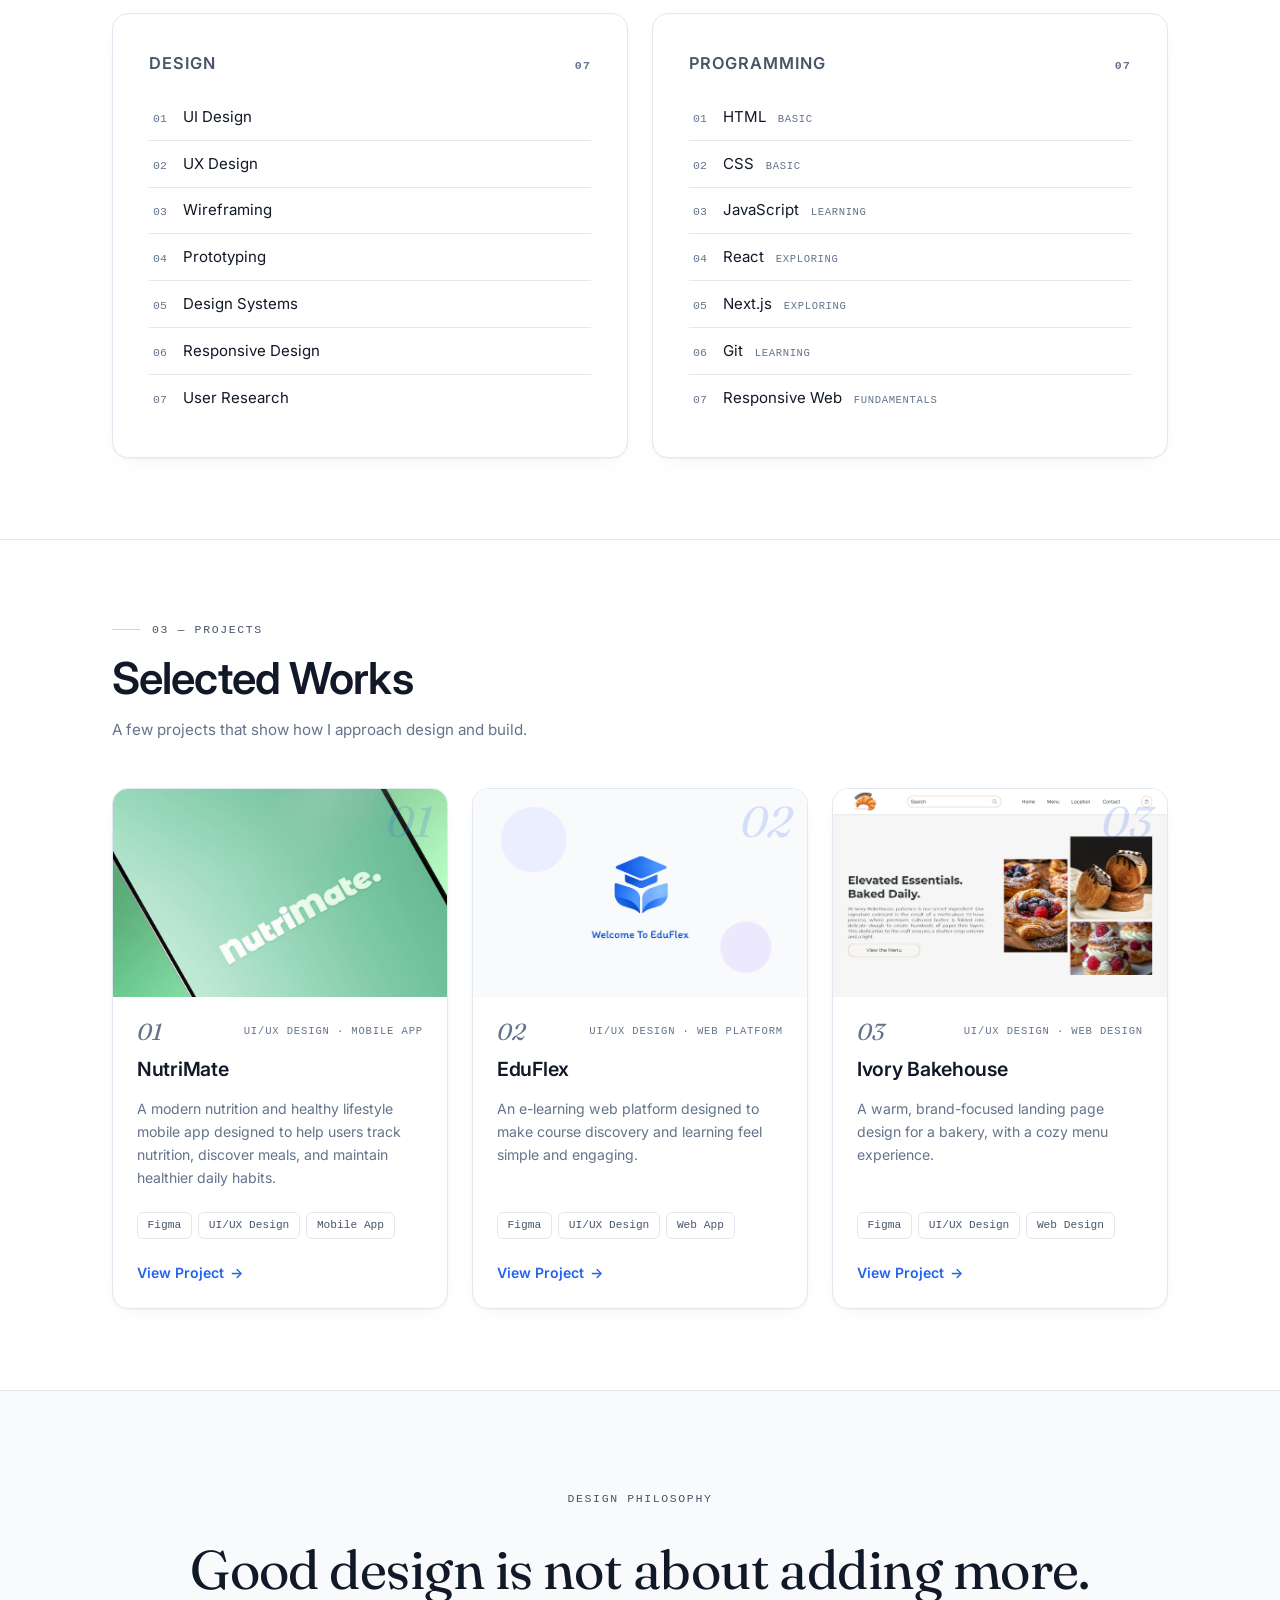
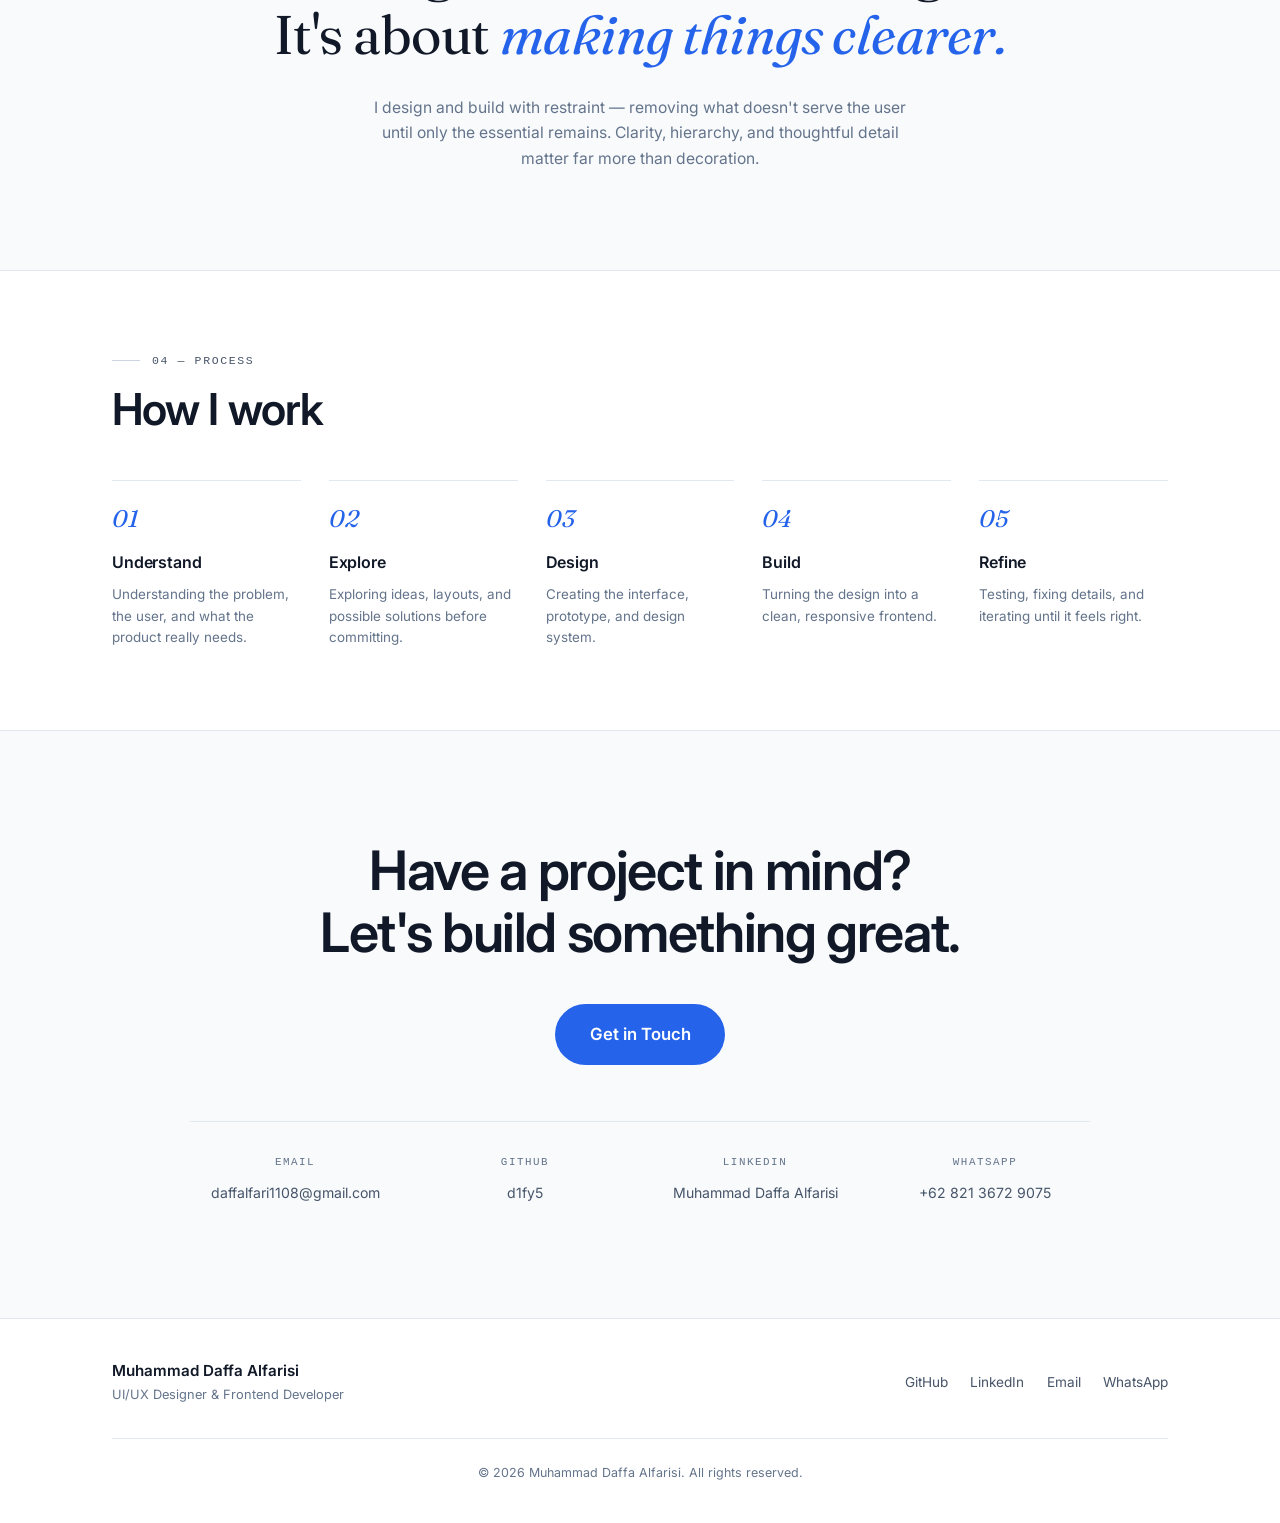
==== commit 64c594c3: "Swap hero profile photo to Me_Better" ====
--- a/index.html
+++ b/index.html
@@ -88,7 +88,7 @@
 
         <div class="hero-visual reveal" style="--delay:300ms" aria-hidden="true">
           <div class="hero-photo">
-            <img class="hero-photo-img" src="assets/me.jpg" alt="Portrait of Muhammad Daffa Alfarisi" loading="eager">
+            <img class="hero-photo-img" src="assets/me.jpg?v=2" alt="Portrait of Muhammad Daffa Alfarisi" loading="eager">
           </div>
           <div class="hero-chip hero-chip--tag">UX · UI · Frontend</div>
         </div>
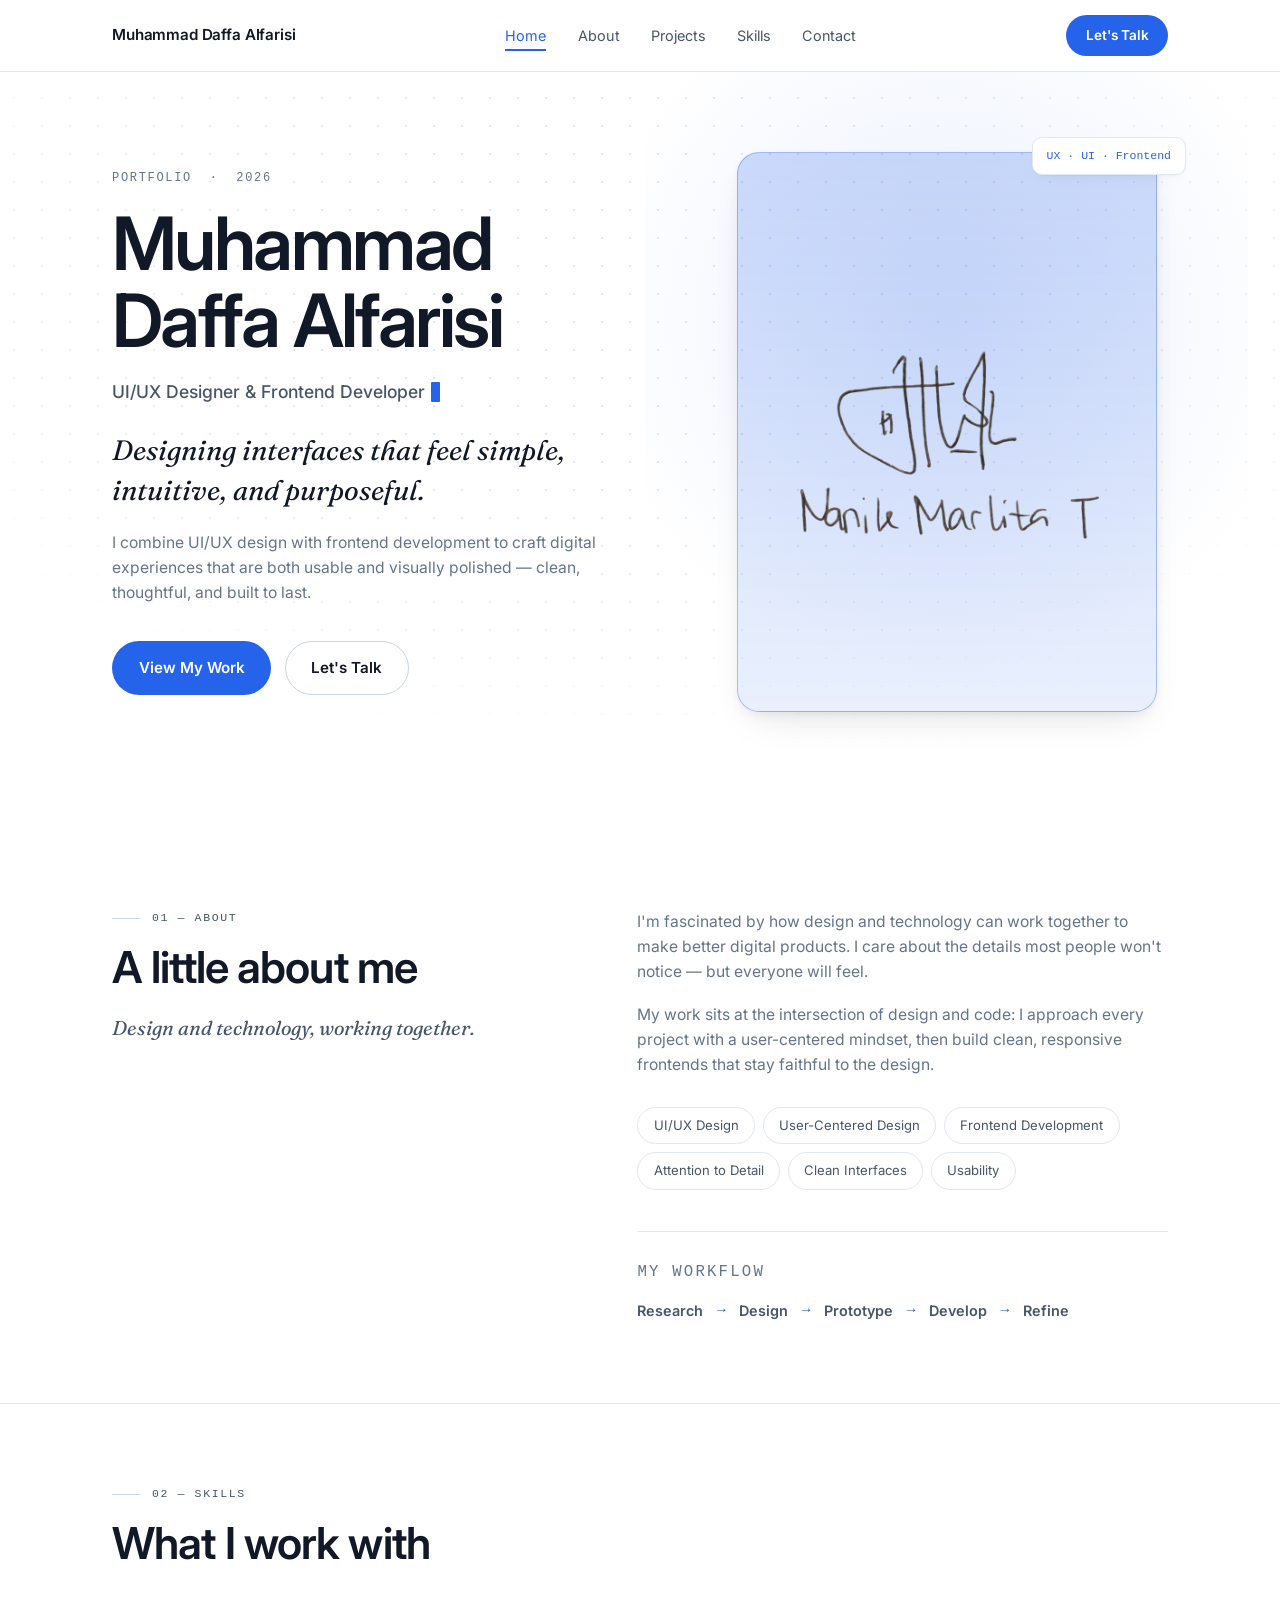
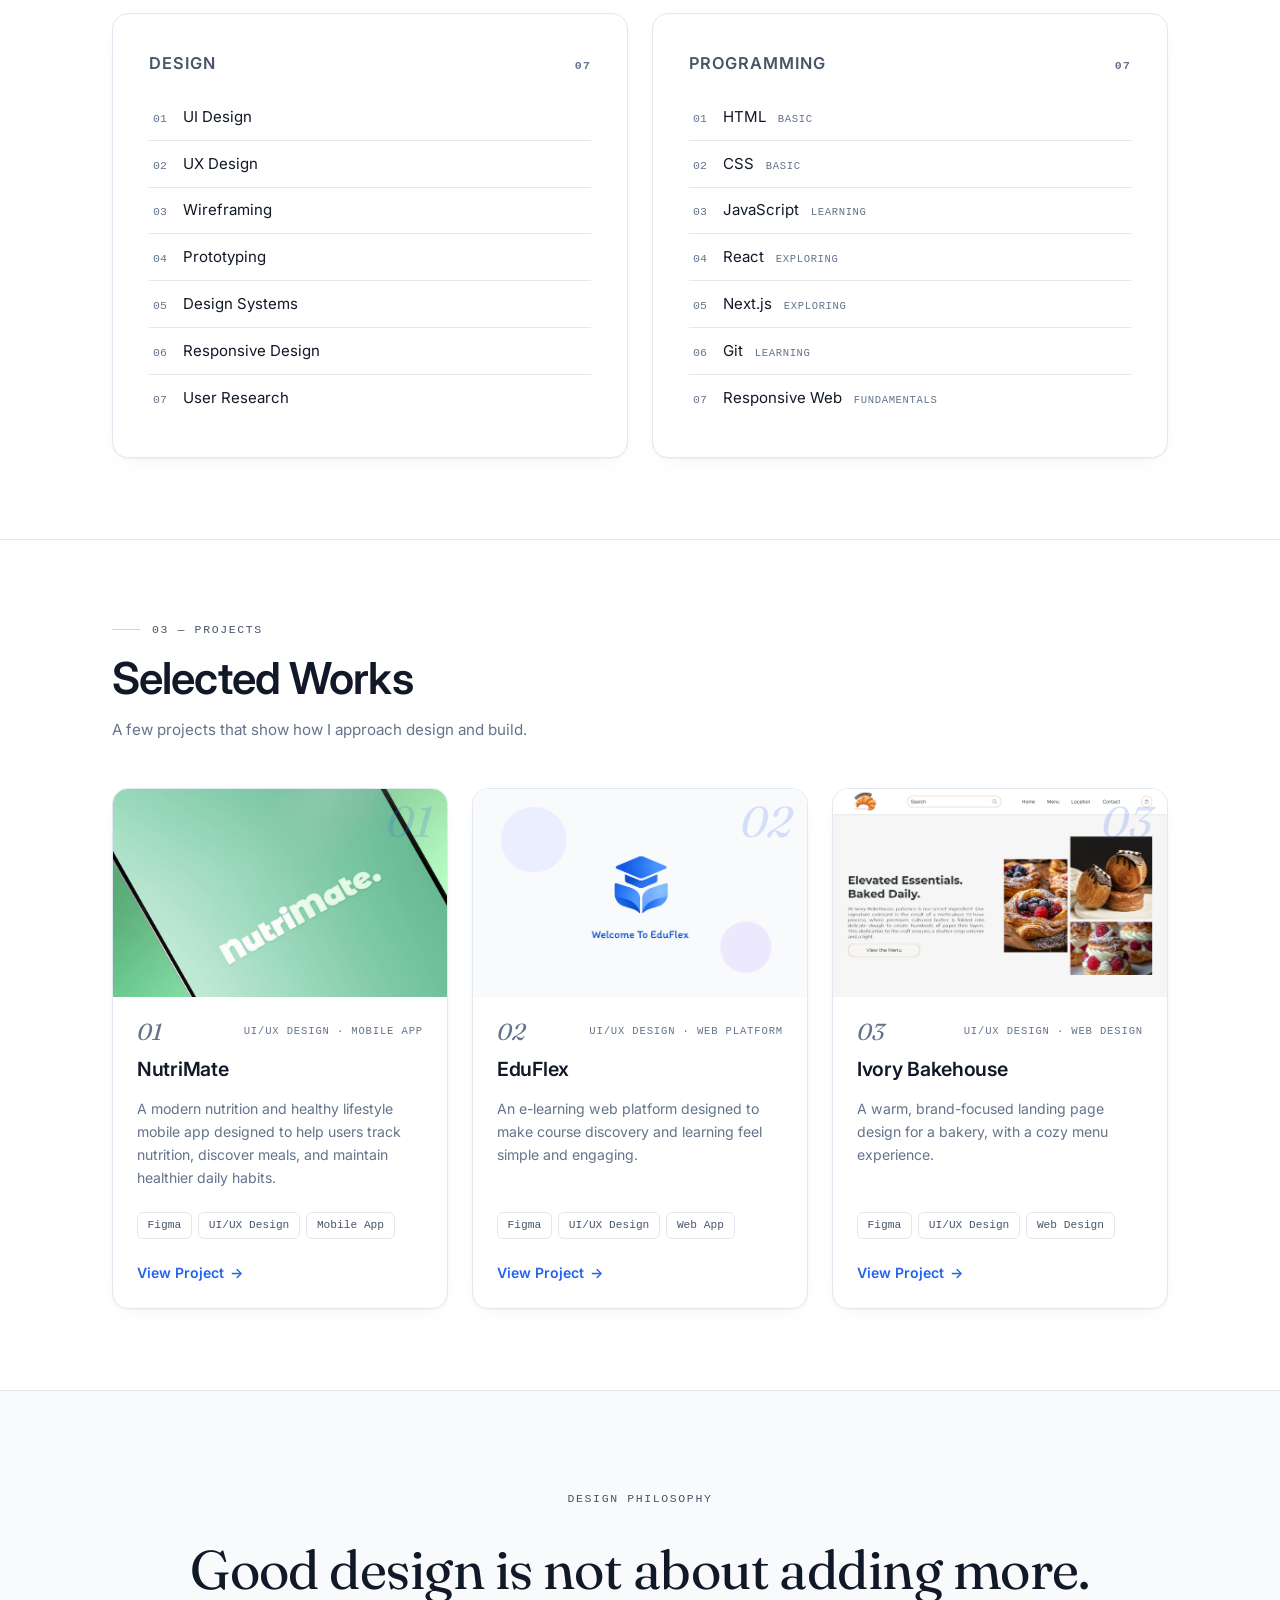
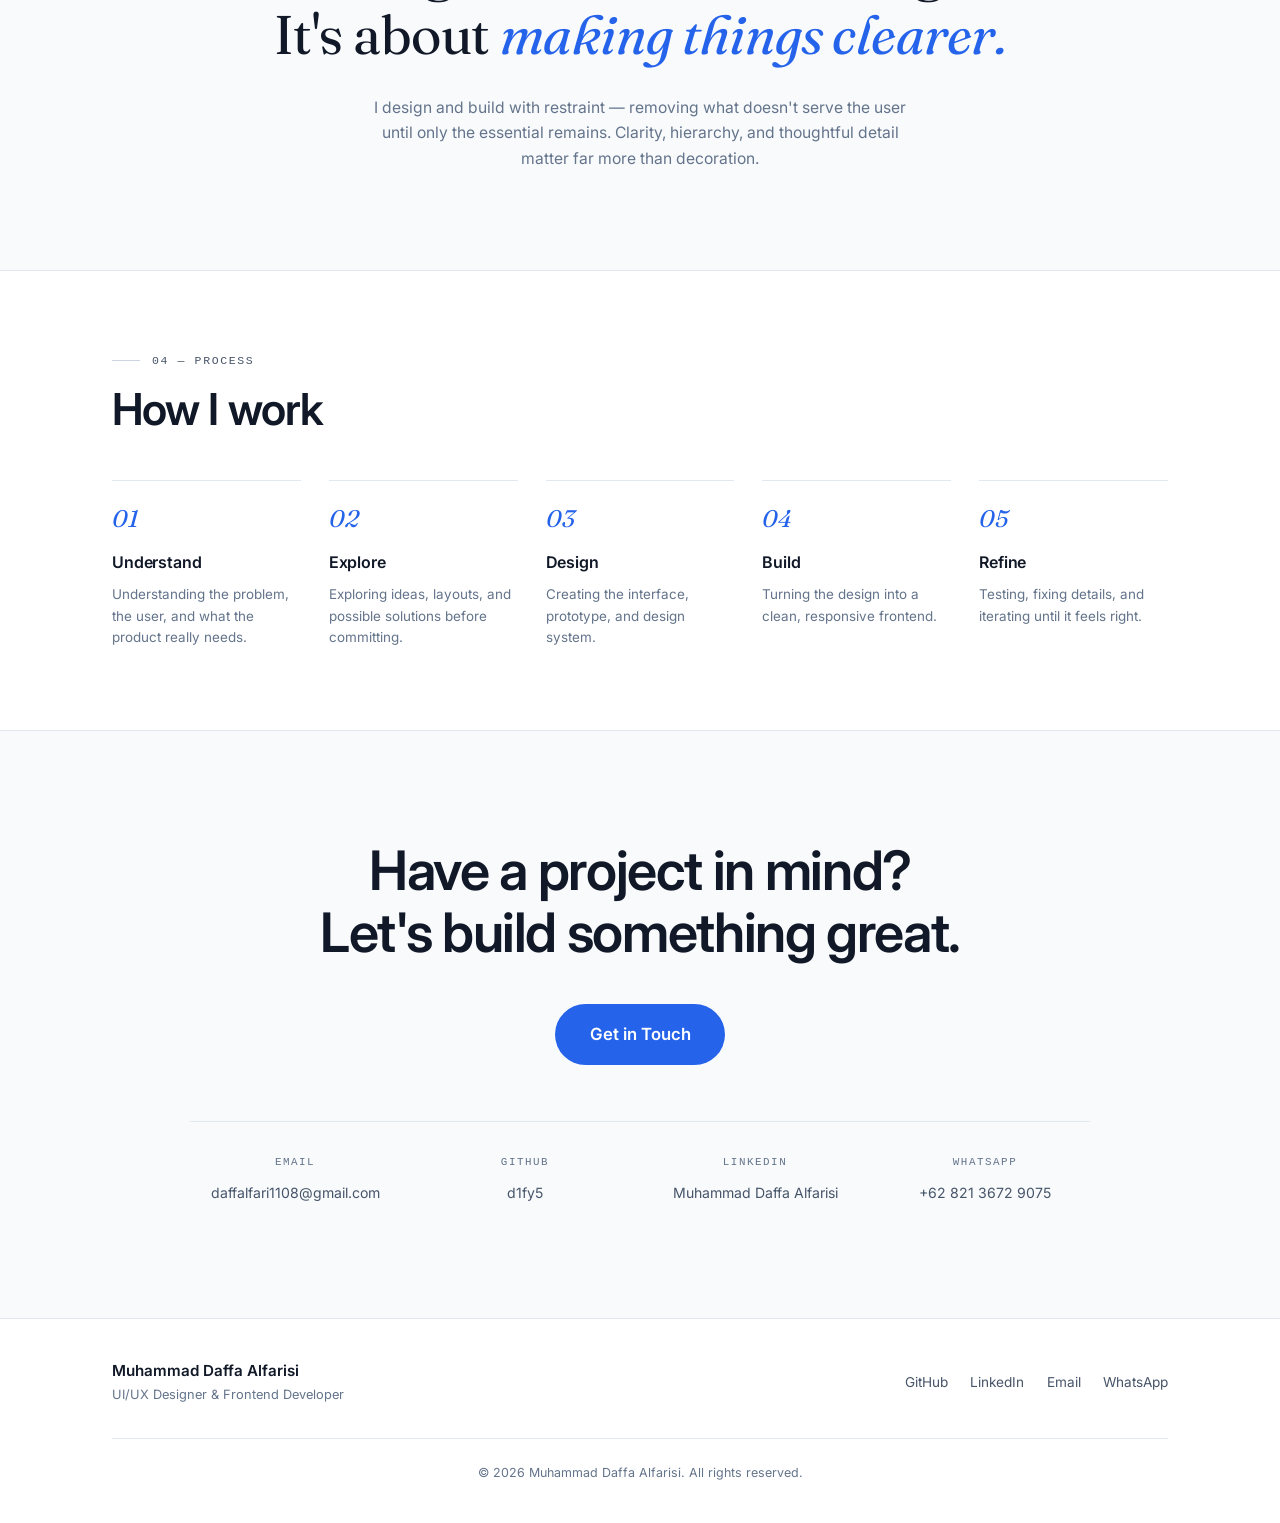
==== commit 1e277cf8: "Show face only on blue translucent photo card" ====
--- a/index.html
+++ b/index.html
@@ -88,7 +88,7 @@
 
         <div class="hero-visual reveal" style="--delay:300ms" aria-hidden="true">
           <div class="hero-photo">
-            <img class="hero-photo-img" src="assets/me.jpg?v=2" alt="Portrait of Muhammad Daffa Alfarisi" loading="eager">
+            <img class="hero-photo-img" src="assets/me.png?v=1" alt="Portrait of Muhammad Daffa Alfarisi" loading="eager">
           </div>
           <div class="hero-chip hero-chip--tag">UX · UI · Frontend</div>
         </div>
--- a/css/styles.css
+++ b/css/styles.css
@@ -720,17 +720,17 @@
   aspect-ratio: 3 / 4;
   border-radius: calc(var(--radius) + 6px);
   overflow: hidden;
-  border: 1px solid var(--border-color);
+  border: 1px solid rgba(37, 99, 235, 0.35);
+  background: linear-gradient(180deg, rgba(37, 99, 235, 0.22), rgba(37, 99, 235, 0.10));
   box-shadow: var(--shadow-lift);
-  background: var(--bg-soft);
 }
 
 .hero-photo-img {
   display: block;
   width: 100%;
   height: 100%;
-  object-fit: cover;
-  filter: brightness(0.93) contrast(1.05);
+  object-fit: contain;
+  padding: clamp(1rem, 4vw, 1.75rem);
 }
 
 .chip-dot {
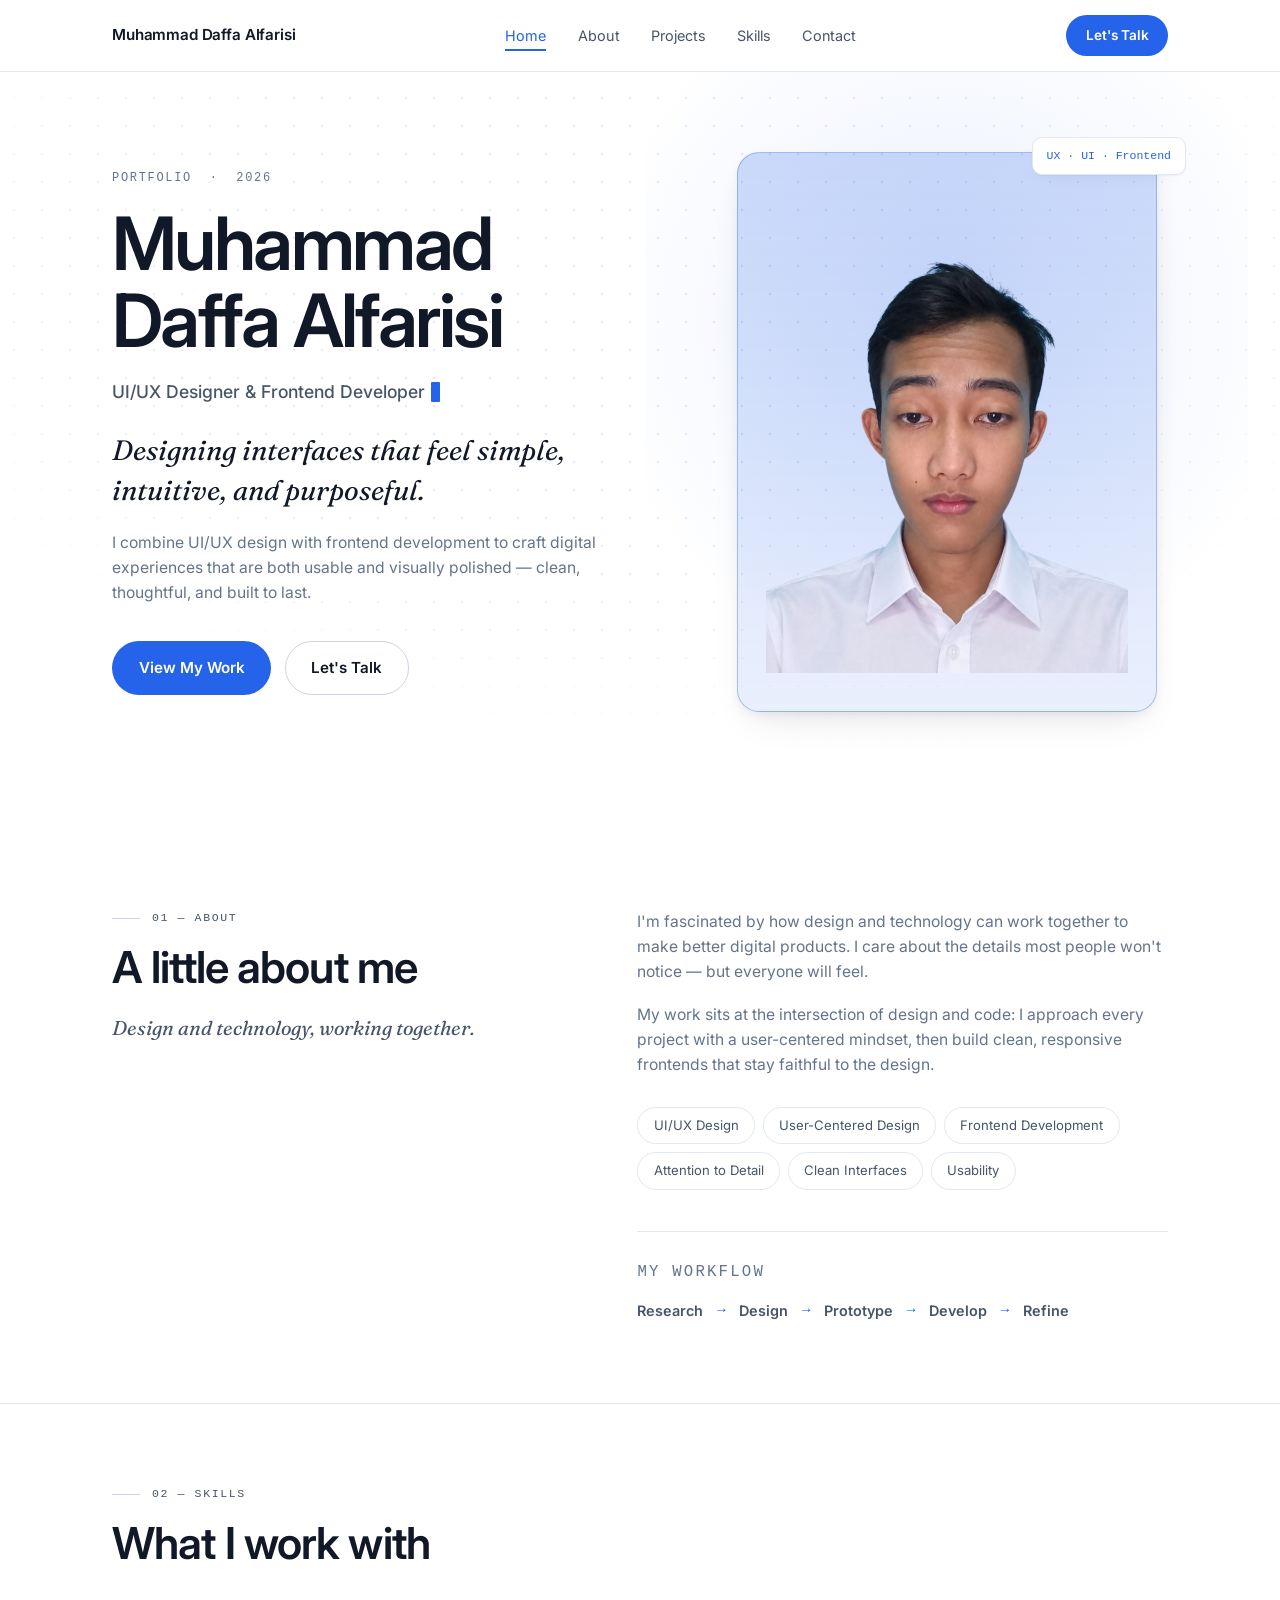
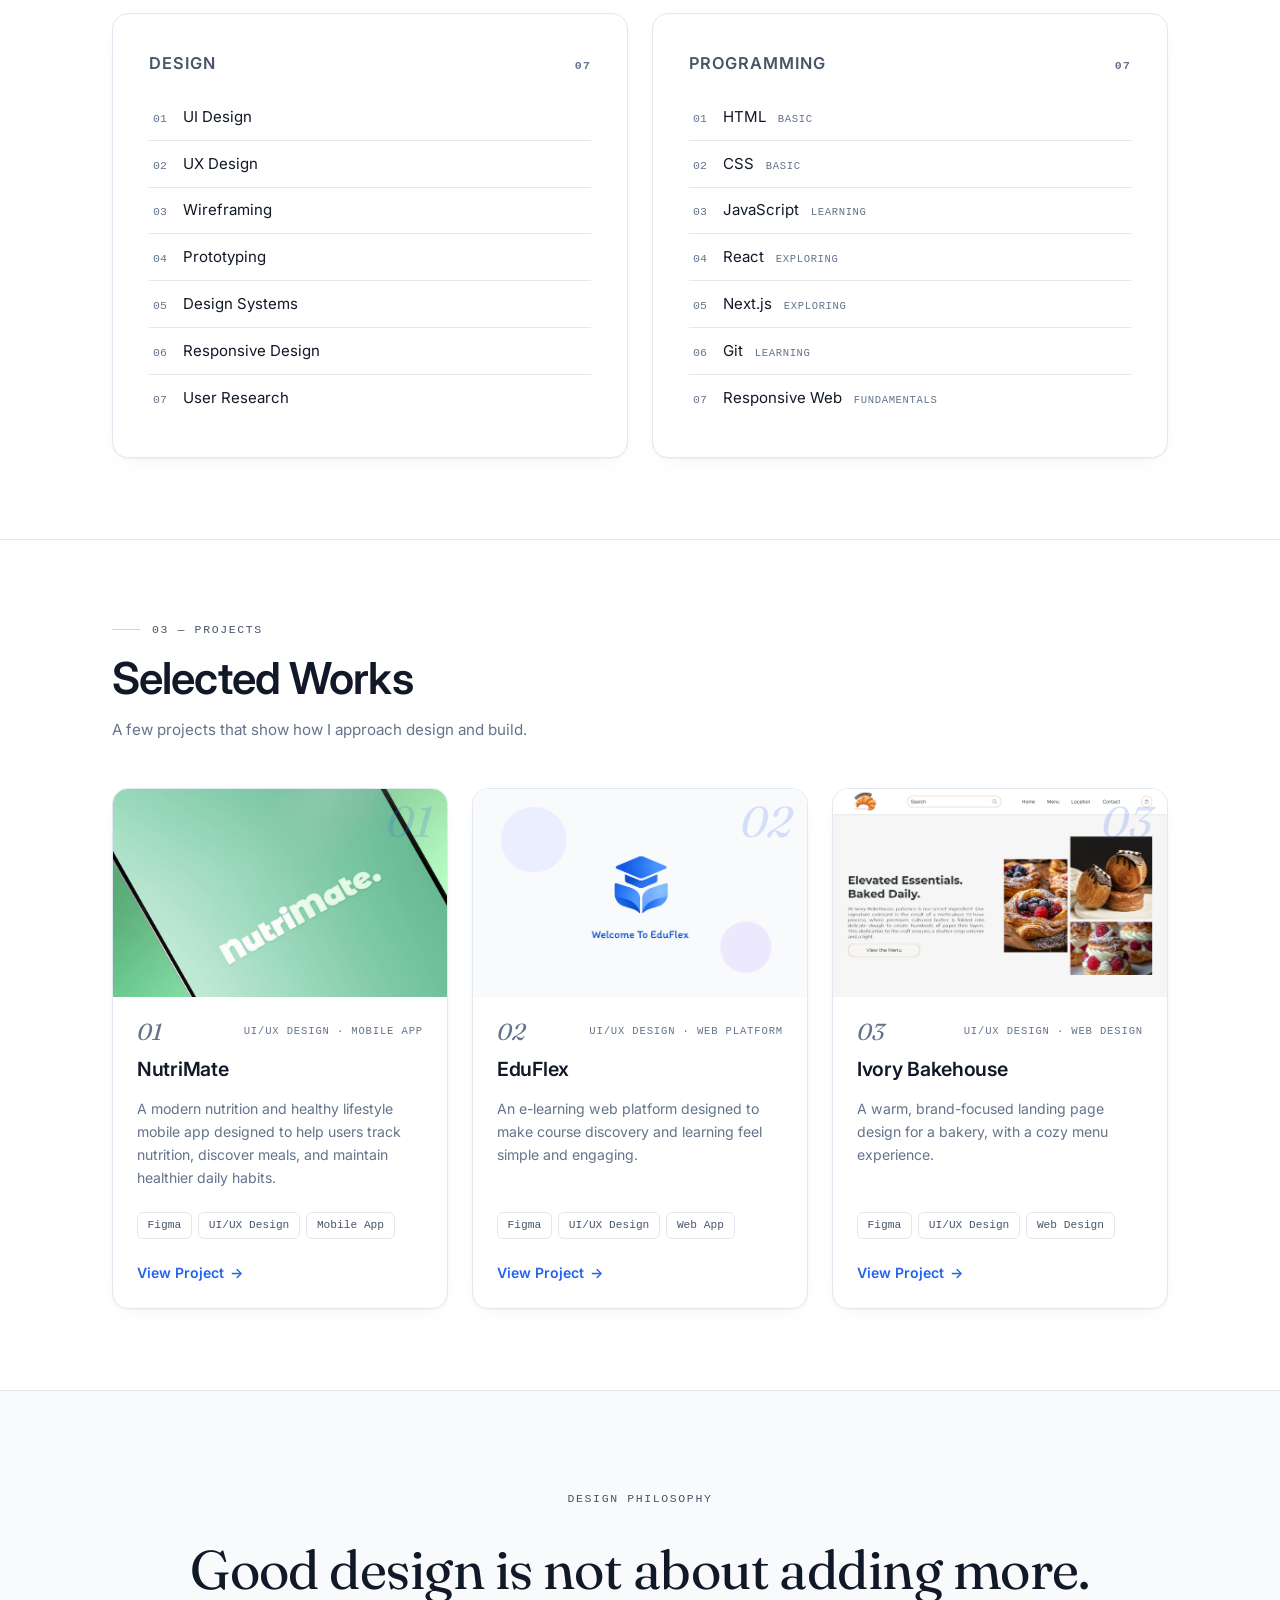
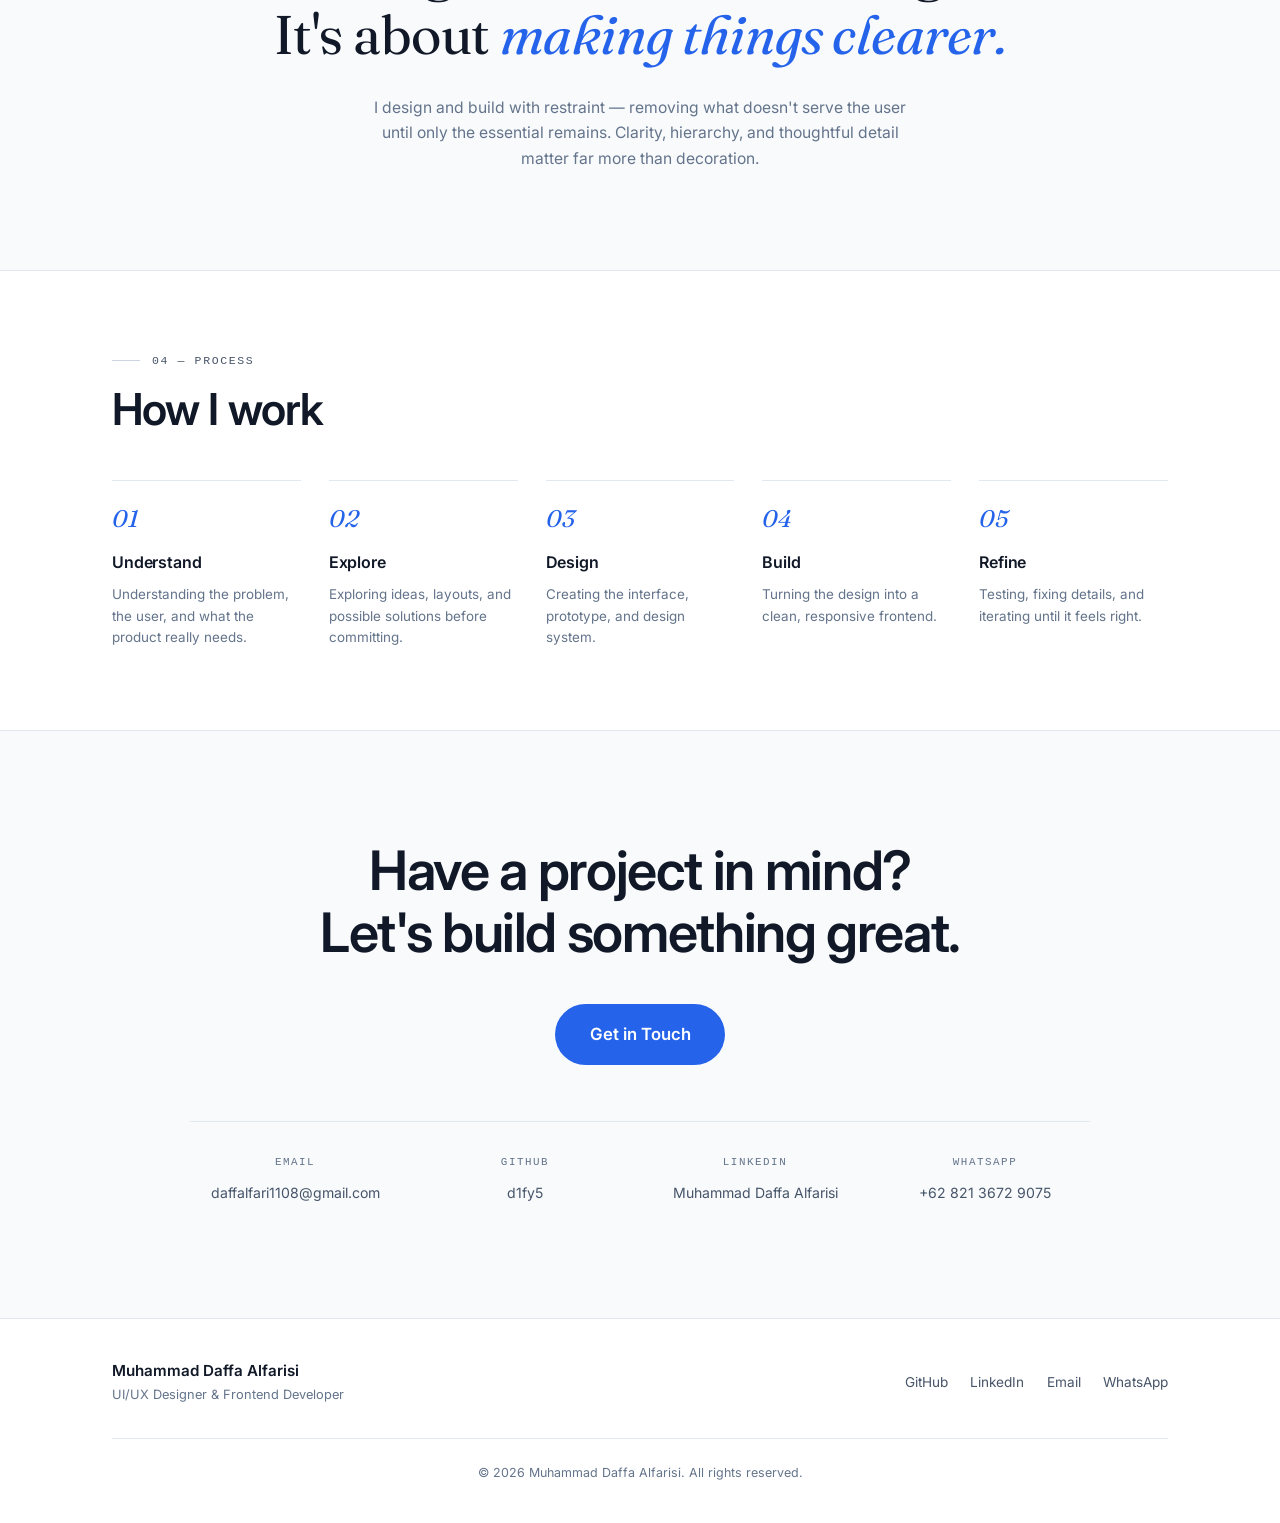
==== commit 8d169a7b: "Use Me_Better-Photoroom face cutout" ====
--- a/index.html
+++ b/index.html
@@ -88,7 +88,7 @@
 
         <div class="hero-visual reveal" style="--delay:300ms" aria-hidden="true">
           <div class="hero-photo">
-            <img class="hero-photo-img" src="assets/me.png?v=1" alt="Portrait of Muhammad Daffa Alfarisi" loading="eager">
+            <img class="hero-photo-img" src="assets/me.png?v=2" alt="Portrait of Muhammad Daffa Alfarisi" loading="eager">
           </div>
           <div class="hero-chip hero-chip--tag">UX · UI · Frontend</div>
         </div>
